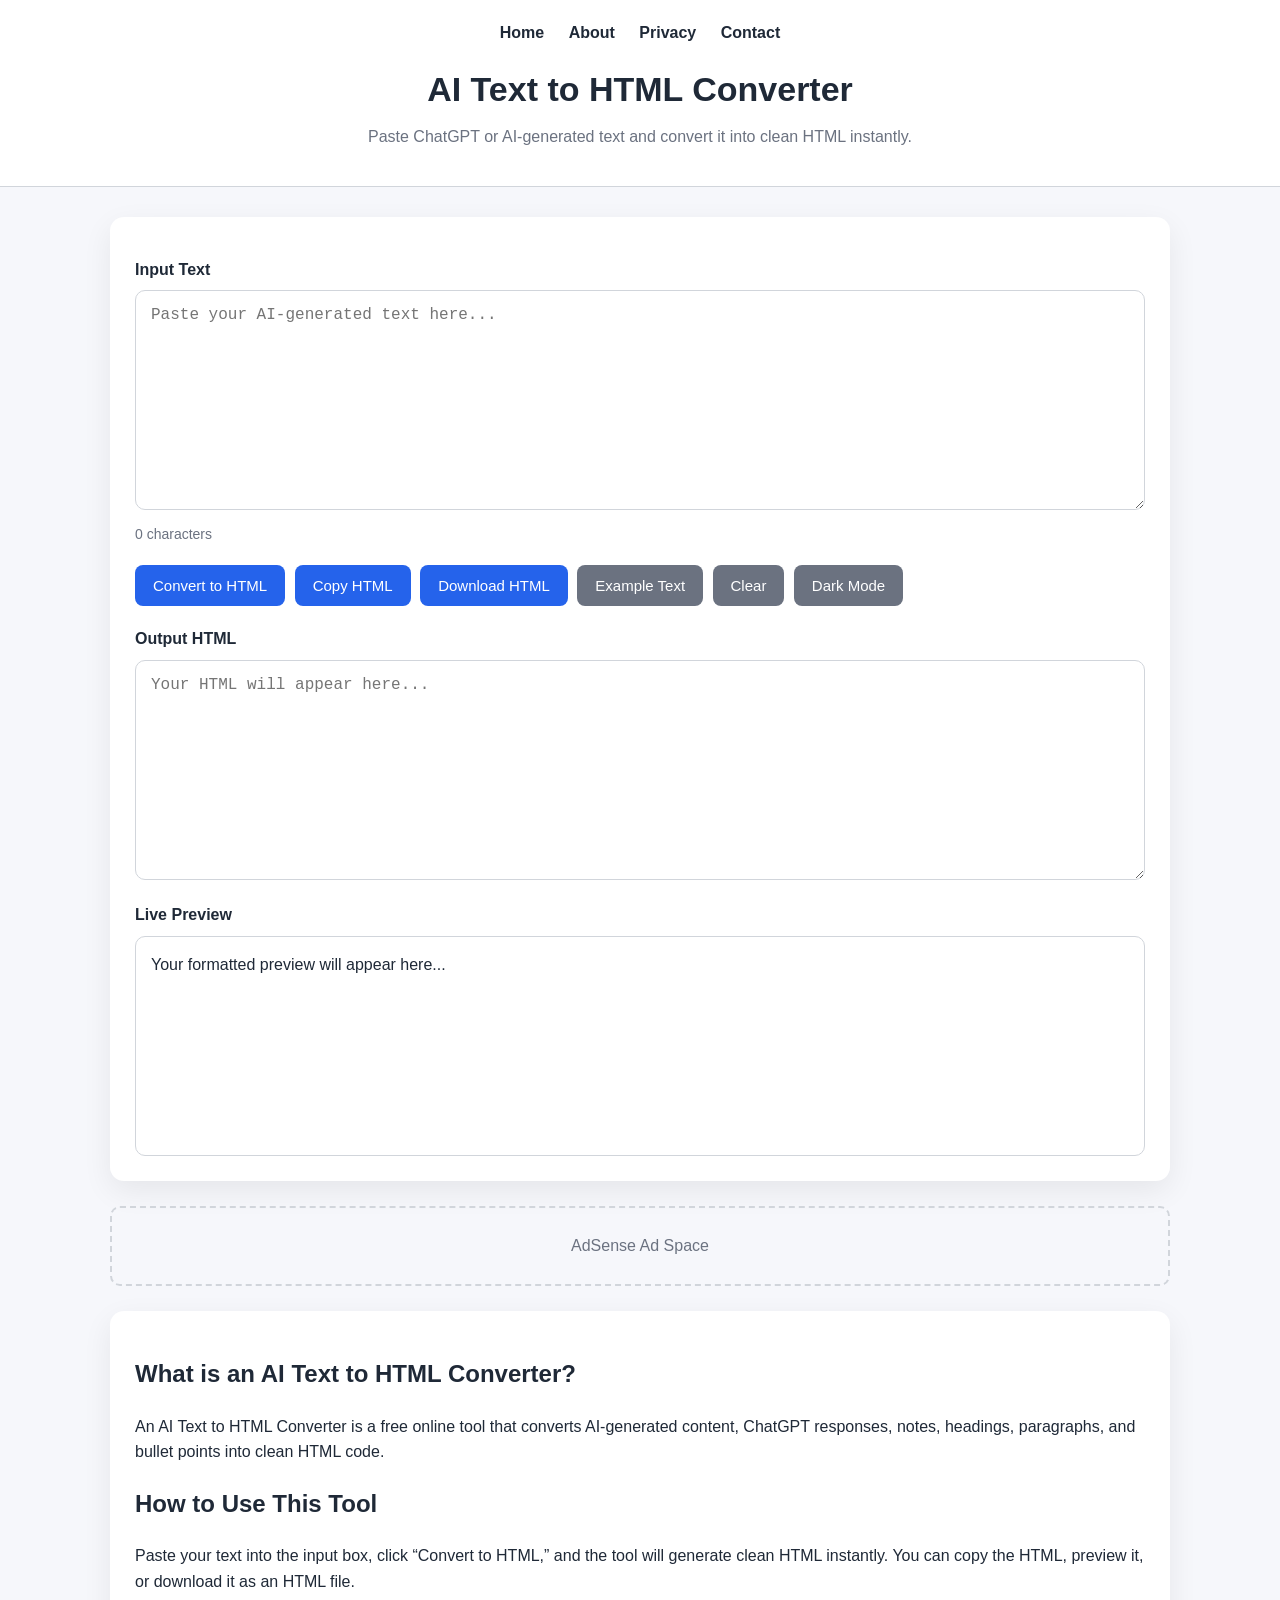
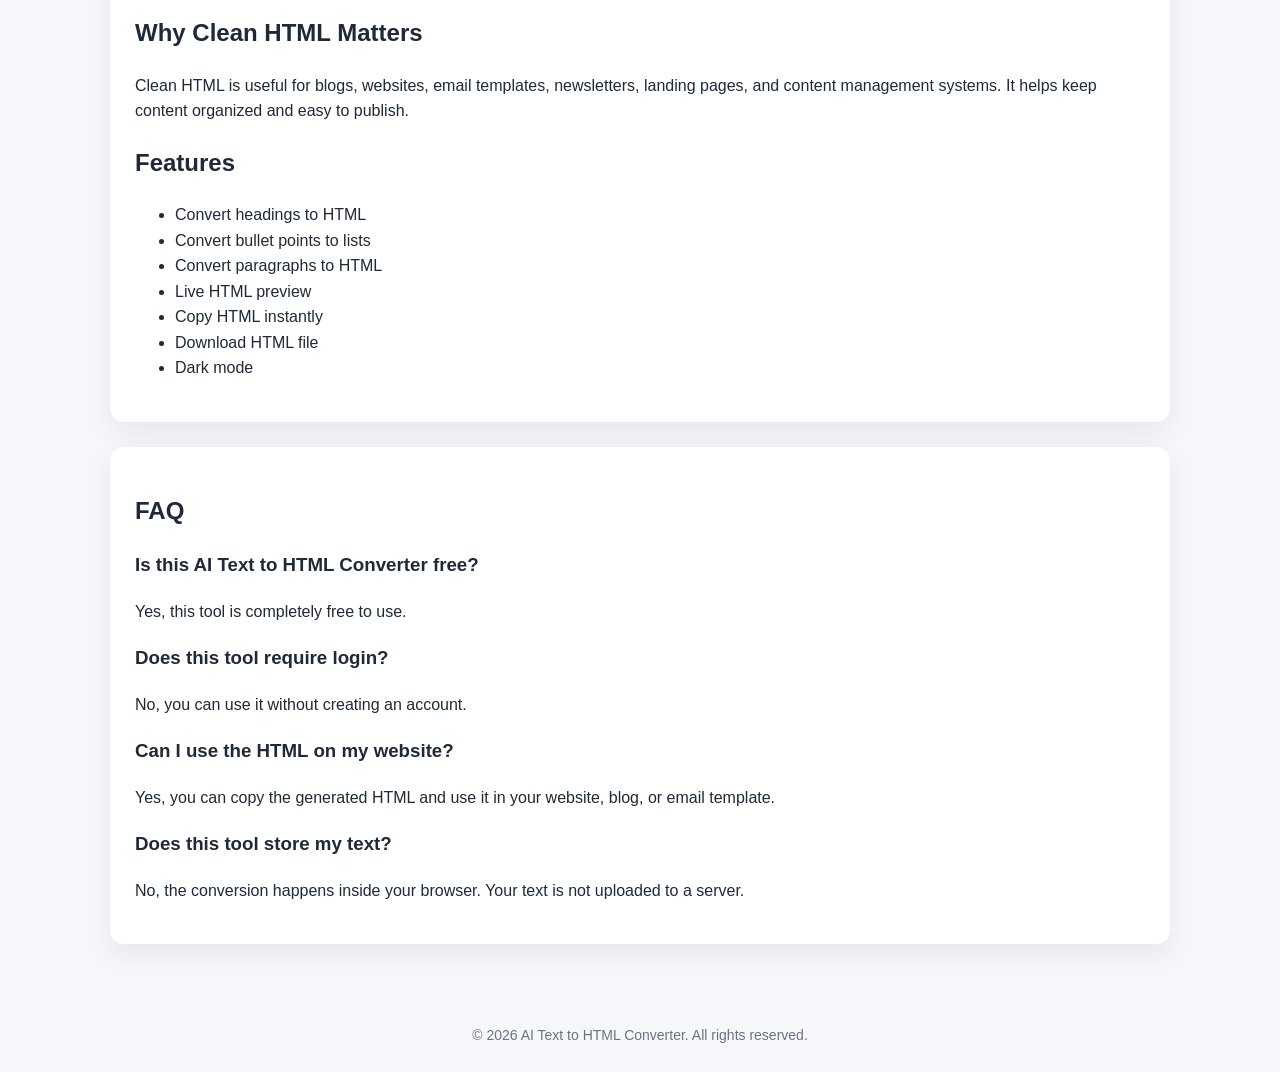
==== index.html @ f187f020 "Add files via upload" ====
<!DOCTYPE html>
<html lang="en">
<head>
  <meta charset="UTF-8" />
  <meta name="viewport" content="width=device-width, initial-scale=1.0" />
  <title>AI Text to HTML Converter - Clean ChatGPT Text Instantly</title>
  <meta name="description" content="Convert AI-generated text, ChatGPT output, notes, and bullet points into clean HTML instantly. Free online AI text to HTML converter with live preview." />
  <link rel="stylesheet" href="styles.css" />
</head>
<body>
<header>
  <nav>
    <a href="index.html">Home</a>
    <a href="about.html">About</a>
    <a href="privacy.html">Privacy</a>
    <a href="contact.html">Contact</a>
  </nav>
  <h1>AI Text to HTML Converter</h1>
  <p>Paste ChatGPT or AI-generated text and convert it into clean HTML instantly.</p>
</header>

<div class="container">
  <div class="tool-card">
    <label class="label">Input Text</label>
    <textarea id="inputText" placeholder="Paste your AI-generated text here..." oninput="updateCounter()"></textarea>
    <div class="counter" id="charCounter">0 characters</div>

    <div class="buttons">
      <button onclick="convertToHTML()">Convert to HTML</button>
      <button onclick="copyHTML()">Copy HTML</button>
      <button onclick="downloadHTML()">Download HTML</button>
      <button onclick="loadExample()" class="secondary">Example Text</button>
      <button onclick="clearAll()" class="secondary">Clear</button>
      <button onclick="toggleDarkMode()" class="secondary">Dark Mode</button>
    </div>

    <label class="label">Output HTML</label>
    <textarea id="outputHTML" readonly placeholder="Your HTML will appear here..."></textarea>

    <label class="label">Live Preview</label>
    <div id="preview">Your formatted preview will appear here...</div>
  </div>

  <div class="ad-box">AdSense Ad Space</div>

  <div class="content-card">
    <h2>What is an AI Text to HTML Converter?</h2>
    <p>An AI Text to HTML Converter is a free online tool that converts AI-generated content, ChatGPT responses, notes, headings, paragraphs, and bullet points into clean HTML code.</p>

    <h2>How to Use This Tool</h2>
    <p>Paste your text into the input box, click “Convert to HTML,” and the tool will generate clean HTML instantly. You can copy the HTML, preview it, or download it as an HTML file.</p>

    <h2>Why Clean HTML Matters</h2>
    <p>Clean HTML is useful for blogs, websites, email templates, newsletters, landing pages, and content management systems. It helps keep content organized and easy to publish.</p>

    <h2>Features</h2>
    <ul>
      <li>Convert headings to HTML</li>
      <li>Convert bullet points to lists</li>
      <li>Convert paragraphs to HTML</li>
      <li>Live HTML preview</li>
      <li>Copy HTML instantly</li>
      <li>Download HTML file</li>
      <li>Dark mode</li>
    </ul>
  </div>

  <div class="content-card">
    <h2>FAQ</h2>
    <h3>Is this AI Text to HTML Converter free?</h3>
    <p>Yes, this tool is completely free to use.</p>
    <h3>Does this tool require login?</h3>
    <p>No, you can use it without creating an account.</p>
    <h3>Can I use the HTML on my website?</h3>
    <p>Yes, you can copy the generated HTML and use it in your website, blog, or email template.</p>
    <h3>Does this tool store my text?</h3>
    <p>No, the conversion happens inside your browser. Your text is not uploaded to a server.</p>
  </div>
</div>

<footer>© 2026 AI Text to HTML Converter. All rights reserved.</footer>
<script src="script.js"></script>
</body>
</html>
---- styles.css ----
:root {
  --bg: #f6f7fb;
  --card: #ffffff;
  --text: #1f2937;
  --muted: #6b7280;
  --border: #d1d5db;
  --primary: #2563eb;
  --primary-dark: #1d4ed8;
}

body.dark {
  --bg: #111827;
  --card: #1f2937;
  --text: #f9fafb;
  --muted: #d1d5db;
  --border: #374151;
}

* {
  box-sizing: border-box;
}

body {
  font-family: Arial, sans-serif;
  background: var(--bg);
  color: var(--text);
  margin: 0;
  line-height: 1.6;
}

header {
  background: var(--card);
  border-bottom: 1px solid var(--border);
  padding: 20px;
  text-align: center;
}

nav {
  margin-bottom: 16px;
}

nav a {
  color: var(--text);
  text-decoration: none;
  margin: 0 10px;
  font-weight: bold;
}

nav a:hover {
  color: var(--primary);
}

header h1 {
  margin: 0;
  font-size: 34px;
}

header p {
  color: var(--muted);
  margin-top: 8px;
}

.container {
  max-width: 1100px;
  margin: auto;
  padding: 30px 20px;
}

.tool-card,
.content-card {
  background: var(--card);
  padding: 25px;
  border-radius: 14px;
  box-shadow: 0 10px 30px rgba(0,0,0,0.07);
  margin-bottom: 25px;
}

textarea {
  width: 100%;
  height: 220px;
  padding: 15px;
  font-size: 16px;
  border: 1px solid var(--border);
  border-radius: 10px;
  resize: vertical;
  background: var(--card);
  color: var(--text);
}

.label {
  font-weight: bold;
  display: block;
  margin: 15px 0 8px;
}

.buttons {
  margin: 15px 0;
}

button {
  background: var(--primary);
  color: white;
  border: none;
  padding: 12px 18px;
  border-radius: 8px;
  cursor: pointer;
  font-size: 15px;
  margin: 5px 5px 5px 0;
}

button:hover {
  background: var(--primary-dark);
}

.secondary {
  background: #6b7280;
}

.secondary:hover {
  background: #4b5563;
}

#preview {
  min-height: 220px;
  padding: 15px;
  border: 1px solid var(--border);
  border-radius: 10px;
  background: var(--card);
  overflow: auto;
}

.counter {
  color: var(--muted);
  font-size: 14px;
  margin-top: 5px;
}

.ad-box {
  border: 2px dashed var(--border);
  text-align: center;
  padding: 25px;
  color: var(--muted);
  border-radius: 10px;
  margin: 25px 0;
}

footer {
  text-align: center;
  padding: 25px;
  color: var(--muted);
  font-size: 14px;
}

a {
  color: var(--primary);
}

@media (max-width: 768px) {
  header h1 {
    font-size: 26px;
  }

  nav a {
    display: inline-block;
    margin: 5px 8px;
  }
}
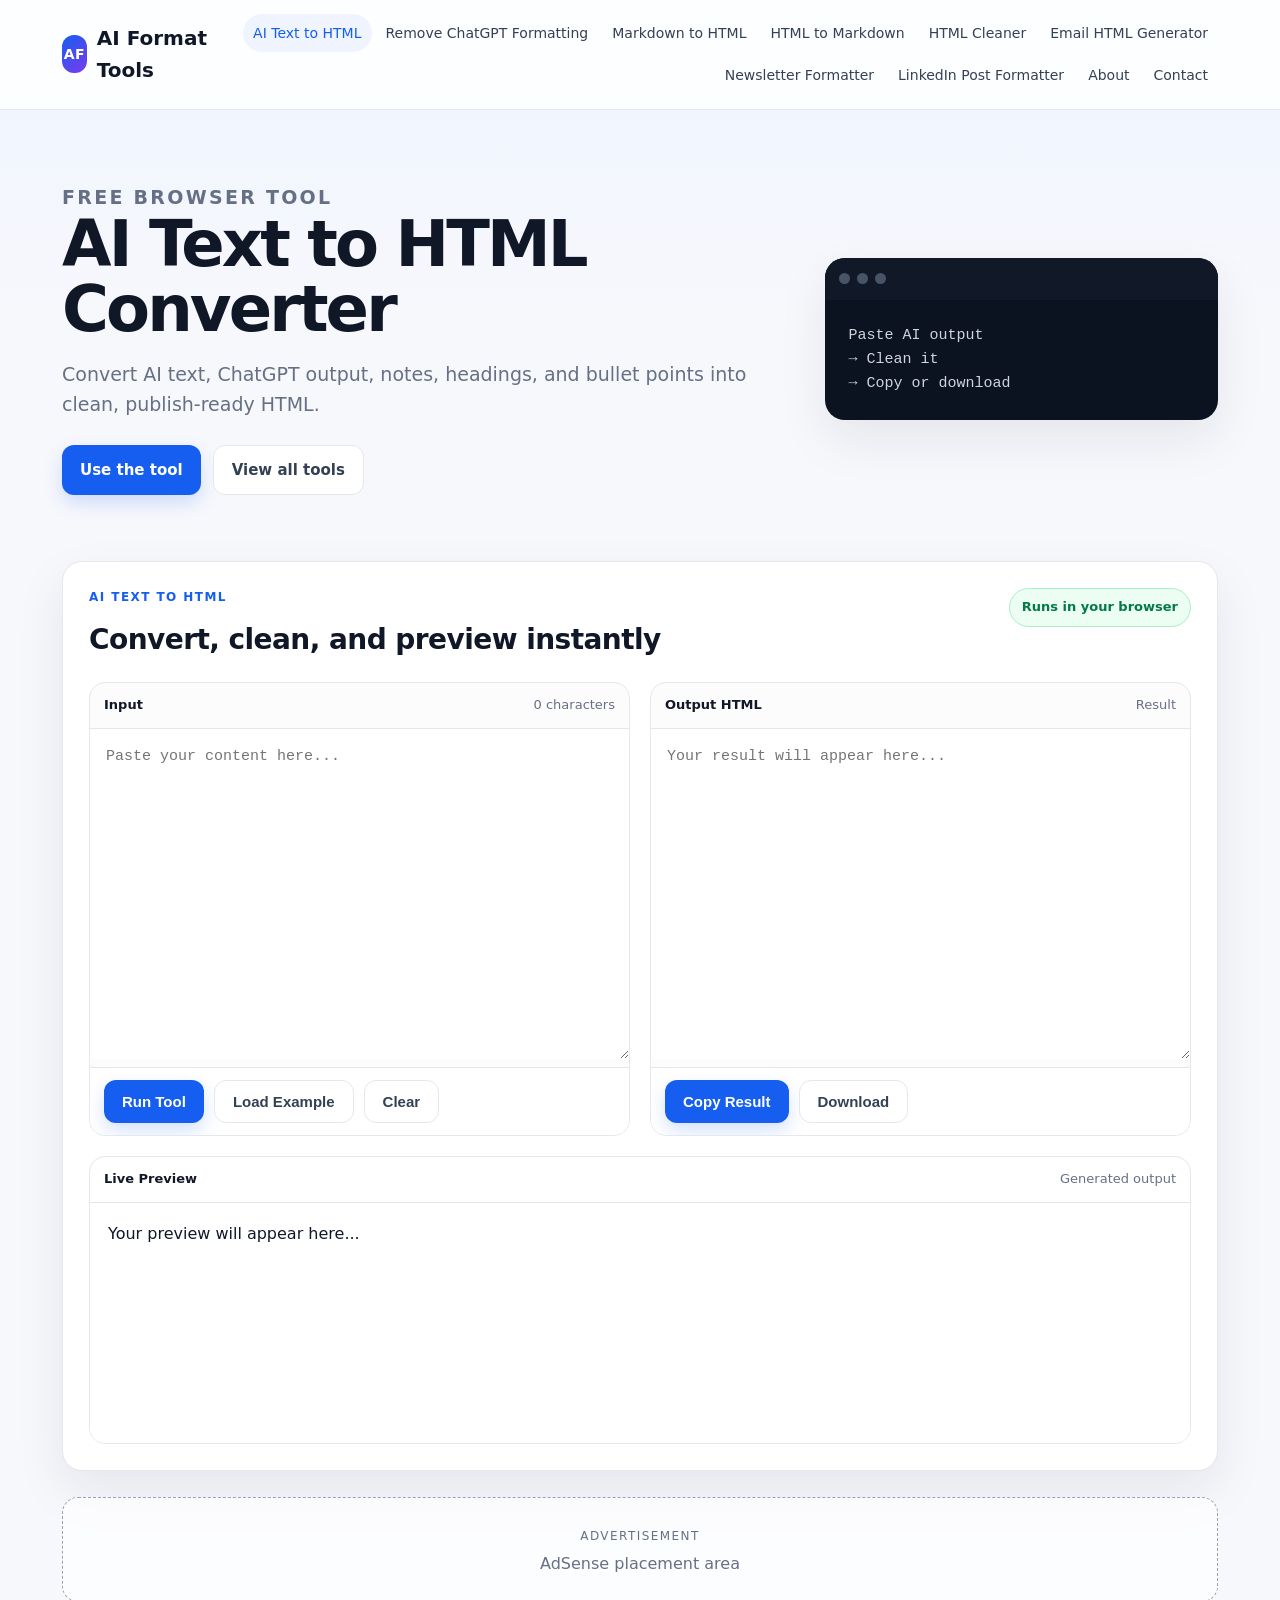
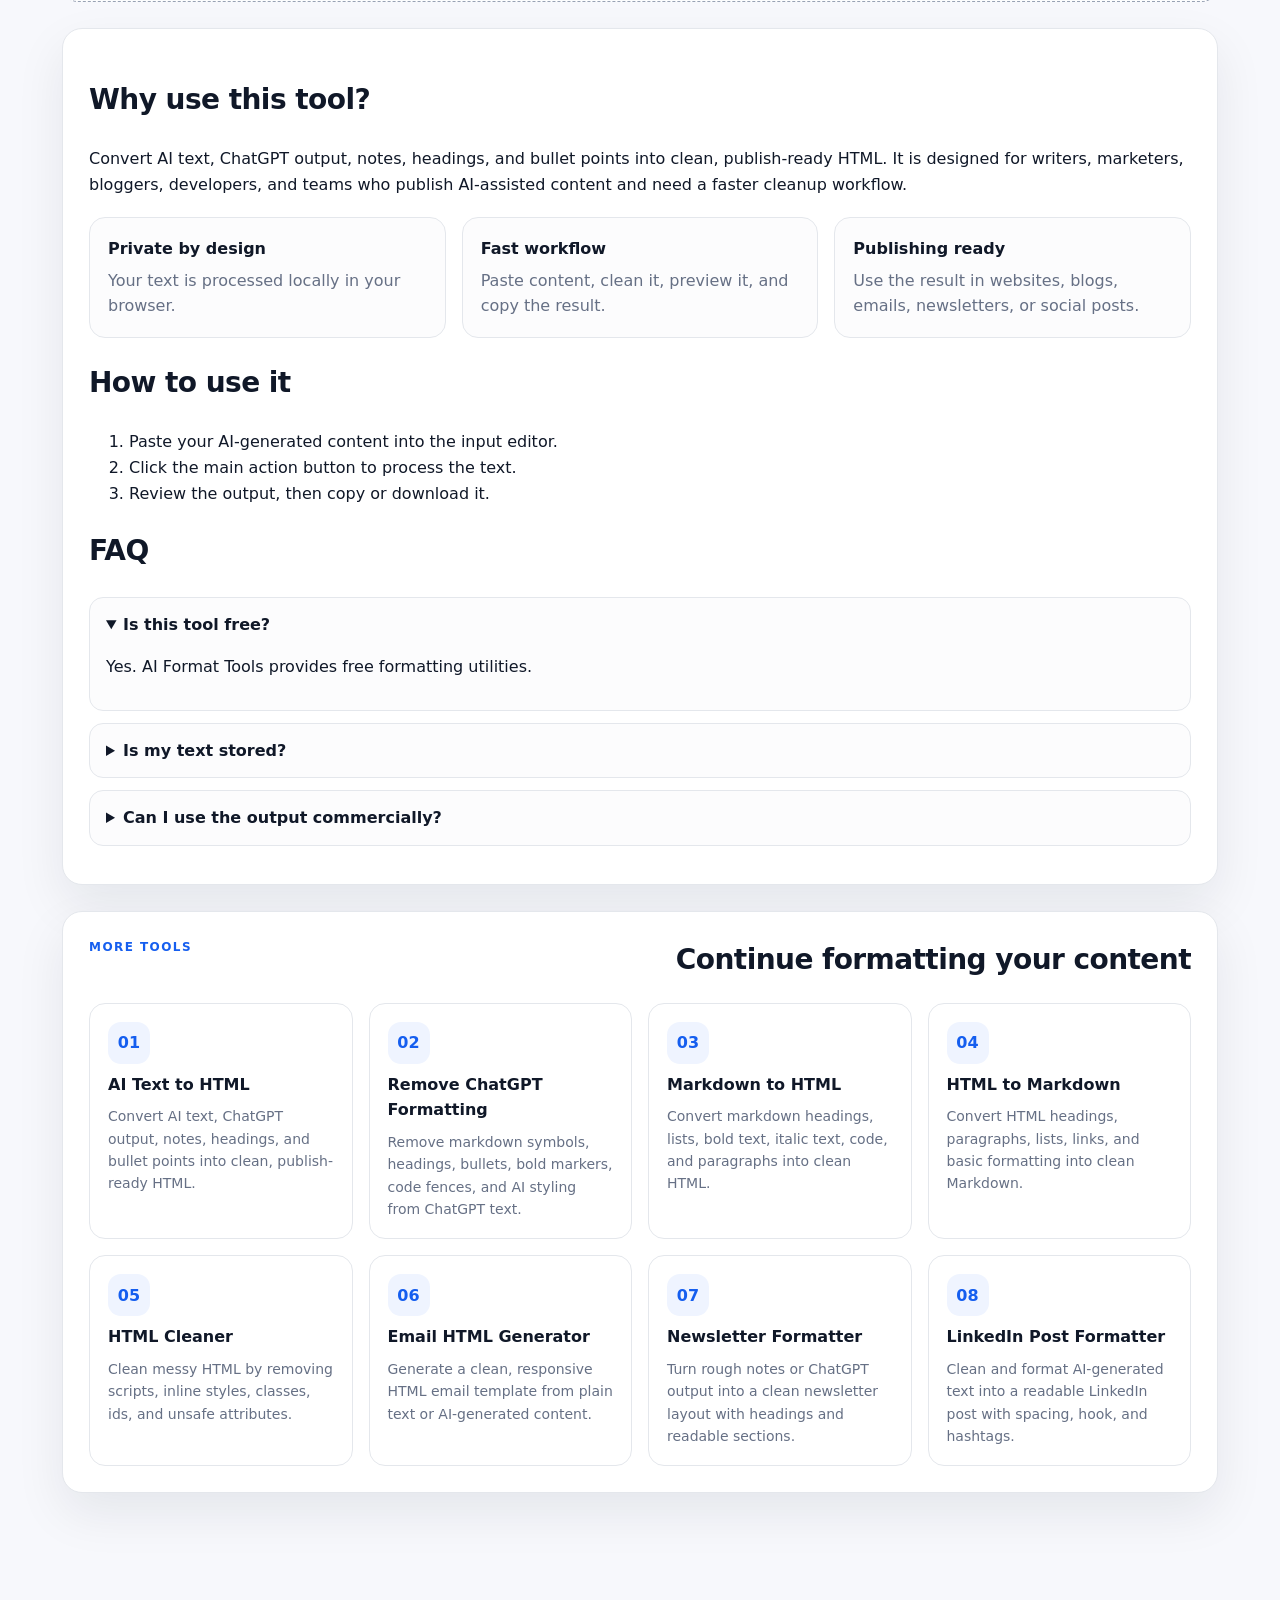
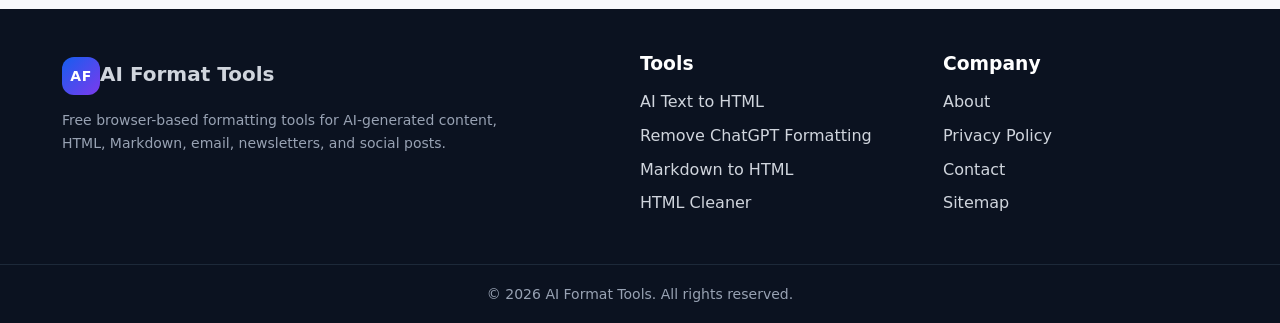
==== commit 24986533: "Add files via upload" ====
--- a/index.html
+++ b/index.html
@@ -1,84 +1,51 @@
-<!DOCTYPE html>
-<html lang="en">
-<head>
-  <meta charset="UTF-8" />
-  <meta name="viewport" content="width=device-width, initial-scale=1.0" />
-  <title>AI Text to HTML Converter - Clean ChatGPT Text Instantly</title>
-  <meta name="description" content="Convert AI-generated text, ChatGPT output, notes, and bullet points into clean HTML instantly. Free online AI text to HTML converter with live preview." />
-  <link rel="stylesheet" href="styles.css" />
-</head>
-<body>
-<header>
-  <nav>
-    <a href="index.html">Home</a>
-    <a href="about.html">About</a>
-    <a href="privacy.html">Privacy</a>
-    <a href="contact.html">Contact</a>
-  </nav>
-  <h1>AI Text to HTML Converter</h1>
-  <p>Paste ChatGPT or AI-generated text and convert it into clean HTML instantly.</p>
+<!DOCTYPE html><html lang="en"><head>
+  <meta charset="UTF-8">
+  <meta name="viewport" content="width=device-width, initial-scale=1.0">
+  <title>AI Text to HTML Converter - AI Format Tools</title>
+  <meta name="description" content="Convert AI text, ChatGPT output, notes, headings, and bullet points into clean, publish-ready HTML.">
+  <link rel="canonical" href="https://aiformattools.com/">
+  <meta property="og:title" content="AI Text to HTML Converter - AI Format Tools">
+  <meta property="og:description" content="Convert AI text, ChatGPT output, notes, headings, and bullet points into clean, publish-ready HTML.">
+  <meta property="og:url" content="https://aiformattools.com/">
+  <meta property="og:type" content="website">
+  <meta name="twitter:card" content="summary_large_image">
+  <link rel="icon" href="/favicon.svg" type="image/svg+xml">
+  <link rel="stylesheet" href="/styles.css">
+  <script defer src="/analytics.js"></script>
+  <script defer src="/script.js"></script>
+</head><body><header class="site-header">
+  <div class="nav-wrap">
+    <a class="brand" href="/"><span class="brand-mark">AF</span><span>AI Format Tools</span></a>
+    <button class="menu-toggle" aria-label="Toggle navigation" onclick="toggleMenu()">☰</button>
+    <nav id="siteMenu" class="site-nav"><a class="nav-link active" href="/index.html">AI Text to HTML</a><a class="nav-link " href="/remove-chatgpt-formatting.html">Remove ChatGPT Formatting</a><a class="nav-link " href="/markdown-to-html.html">Markdown to HTML</a><a class="nav-link " href="/html-to-markdown.html">HTML to Markdown</a><a class="nav-link " href="/html-cleaner.html">HTML Cleaner</a><a class="nav-link " href="/email-html-generator.html">Email HTML Generator</a><a class="nav-link " href="/newsletter-formatter.html">Newsletter Formatter</a><a class="nav-link " href="/linkedin-post-formatter.html">LinkedIn Post Formatter</a><a class="nav-link" href="/about.html">About</a><a class="nav-link" href="/contact.html">Contact</a></nav>
+  </div>
 </header>
-
-<div class="container">
-  <div class="tool-card">
-    <label class="label">Input Text</label>
-    <textarea id="inputText" placeholder="Paste your AI-generated text here..." oninput="updateCounter()"></textarea>
-    <div class="counter" id="charCounter">0 characters</div>
-
-    <div class="buttons">
-      <button onclick="convertToHTML()">Convert to HTML</button>
-      <button onclick="copyHTML()">Copy HTML</button>
-      <button onclick="downloadHTML()">Download HTML</button>
-      <button onclick="loadExample()" class="secondary">Example Text</button>
-      <button onclick="clearAll()" class="secondary">Clear</button>
-      <button onclick="toggleDarkMode()" class="secondary">Dark Mode</button>
+<main>
+<section class="hero hero-split">
+  <div class="hero-copy"><p class="eyebrow">Free browser tool</p><h1>AI Text to HTML Converter</h1><p>Convert AI text, ChatGPT output, notes, headings, and bullet points into clean, publish-ready HTML.</p><div class="hero-actions"><a class="button" href="#tool">Use the tool</a><a class="button ghost" href="#more-tools">View all tools</a></div></div>
+  <div class="hero-panel"><div class="mini-window"><span></span><span></span><span></span></div><pre>Paste AI output
+→ Clean it
+→ Copy or download</pre></div>
+</section>
+<section class="container" id="tool">
+  <div class="tool-shell">
+    <div class="tool-header"><div><p class="eyebrow">AI Text to HTML</p><h2>Convert, clean, and preview instantly</h2></div><span class="privacy-badge">Runs in your browser</span></div>
+    
+    <div class="editor-grid">
+      <div class="editor-panel"><div class="panel-head"><label for="input">Input</label><span id="counter">0 characters</span></div><textarea id="input" placeholder="Paste your content here..." oninput="updateCounter('input','counter')"></textarea><div class="button-row"><button onclick="runTool('text-to-html')">Run Tool</button><button class="secondary" onclick="loadExample('text-to-html')">Load Example</button><button class="secondary" onclick="clearTool('input','output','preview','counter')">Clear</button></div></div>
+      <div class="editor-panel"><div class="panel-head"><label for="output">Output HTML</label><span>Result</span></div><textarea id="output" readonly placeholder="Your result will appear here..."></textarea><div class="button-row"><button onclick="copyFrom('output')">Copy Result</button><button class="secondary" onclick="downloadText('output','converted.html','text/plain')">Download</button></div></div>
     </div>
-
-    <label class="label">Output HTML</label>
-    <textarea id="outputHTML" readonly placeholder="Your HTML will appear here..."></textarea>
-
-    <label class="label">Live Preview</label>
-    <div id="preview">Your formatted preview will appear here...</div>
+    <div class="preview-wrap"><div class="panel-head"><label>Live Preview</label><span>Generated output</span></div><div id="preview" class="preview">Your preview will appear here...</div></div>
   </div>
-
-  <div class="ad-box">AdSense Ad Space</div>
-
-  <div class="content-card">
-    <h2>What is an AI Text to HTML Converter?</h2>
-    <p>An AI Text to HTML Converter is a free online tool that converts AI-generated content, ChatGPT responses, notes, headings, paragraphs, and bullet points into clean HTML code.</p>
-
-    <h2>How to Use This Tool</h2>
-    <p>Paste your text into the input box, click “Convert to HTML,” and the tool will generate clean HTML instantly. You can copy the HTML, preview it, or download it as an HTML file.</p>
-
-    <h2>Why Clean HTML Matters</h2>
-    <p>Clean HTML is useful for blogs, websites, email templates, newsletters, landing pages, and content management systems. It helps keep content organized and easy to publish.</p>
-
-    <h2>Features</h2>
-    <ul>
-      <li>Convert headings to HTML</li>
-      <li>Convert bullet points to lists</li>
-      <li>Convert paragraphs to HTML</li>
-      <li>Live HTML preview</li>
-      <li>Copy HTML instantly</li>
-      <li>Download HTML file</li>
-      <li>Dark mode</li>
-    </ul>
+  <div class="ad-box"><span>Advertisement</span><p>AdSense placement area</p></div>
+  <section class="content-section"><h2>Why use this tool?</h2><p>Convert AI text, ChatGPT output, notes, headings, and bullet points into clean, publish-ready HTML. It is designed for writers, marketers, bloggers, developers, and teams who publish AI-assisted content and need a faster cleanup workflow.</p><div class="benefit-grid"><div><strong>Private by design</strong><p>Your text is processed locally in your browser.</p></div><div><strong>Fast workflow</strong><p>Paste content, clean it, preview it, and copy the result.</p></div><div><strong>Publishing ready</strong><p>Use the result in websites, blogs, emails, newsletters, or social posts.</p></div></div><h2>How to use it</h2><ol><li>Paste your AI-generated content into the input editor.</li><li>Click the main action button to process the text.</li><li>Review the output, then copy or download it.</li></ol><h2>FAQ</h2><details open><summary>Is this tool free?</summary><p>Yes. AI Format Tools provides free formatting utilities.</p></details><details><summary>Is my text stored?</summary><p>No. The tool runs with JavaScript in your browser and does not upload your text to a server.</p></details><details><summary>Can I use the output commercially?</summary><p>Yes. You can use the generated output in your own website, blog, newsletter, email, or social media content.</p></details></section>
+  <section id="more-tools" class="content-section"><div class="section-head"><p class="eyebrow">More tools</p><h2>Continue formatting your content</h2></div><div class="tools-grid"><a class="tool-card-link" href="/index.html"><span class="tool-icon">01</span><strong>AI Text to HTML</strong><span>Convert AI text, ChatGPT output, notes, headings, and bullet points into clean, publish-ready HTML.</span></a><a class="tool-card-link" href="/remove-chatgpt-formatting.html"><span class="tool-icon">02</span><strong>Remove ChatGPT Formatting</strong><span>Remove markdown symbols, headings, bullets, bold markers, code fences, and AI styling from ChatGPT text.</span></a><a class="tool-card-link" href="/markdown-to-html.html"><span class="tool-icon">03</span><strong>Markdown to HTML</strong><span>Convert markdown headings, lists, bold text, italic text, code, and paragraphs into clean HTML.</span></a><a class="tool-card-link" href="/html-to-markdown.html"><span class="tool-icon">04</span><strong>HTML to Markdown</strong><span>Convert HTML headings, paragraphs, lists, links, and basic formatting into clean Markdown.</span></a><a class="tool-card-link" href="/html-cleaner.html"><span class="tool-icon">05</span><strong>HTML Cleaner</strong><span>Clean messy HTML by removing scripts, inline styles, classes, ids, and unsafe attributes.</span></a><a class="tool-card-link" href="/email-html-generator.html"><span class="tool-icon">06</span><strong>Email HTML Generator</strong><span>Generate a clean, responsive HTML email template from plain text or AI-generated content.</span></a><a class="tool-card-link" href="/newsletter-formatter.html"><span class="tool-icon">07</span><strong>Newsletter Formatter</strong><span>Turn rough notes or ChatGPT output into a clean newsletter layout with headings and readable sections.</span></a><a class="tool-card-link" href="/linkedin-post-formatter.html"><span class="tool-icon">08</span><strong>LinkedIn Post Formatter</strong><span>Clean and format AI-generated text into a readable LinkedIn post with spacing, hook, and hashtags.</span></a></div></section>
+</section>
+</main><footer class="site-footer">
+  <div class="footer-grid">
+    <div><a class="brand footer-brand" href="/"><span class="brand-mark">AF</span><span>AI Format Tools</span></a><p>Free browser-based formatting tools for AI-generated content, HTML, Markdown, email, newsletters, and social posts.</p></div>
+    <div><h3>Tools</h3><a href="/index.html">AI Text to HTML</a><a href="/remove-chatgpt-formatting.html">Remove ChatGPT Formatting</a><a href="/markdown-to-html.html">Markdown to HTML</a><a href="/html-cleaner.html">HTML Cleaner</a></div>
+    <div><h3>Company</h3><a href="/about.html">About</a><a href="/privacy.html">Privacy Policy</a><a href="/contact.html">Contact</a><a href="/sitemap.xml">Sitemap</a></div>
   </div>
-
-  <div class="content-card">
-    <h2>FAQ</h2>
-    <h3>Is this AI Text to HTML Converter free?</h3>
-    <p>Yes, this tool is completely free to use.</p>
-    <h3>Does this tool require login?</h3>
-    <p>No, you can use it without creating an account.</p>
-    <h3>Can I use the HTML on my website?</h3>
-    <p>Yes, you can copy the generated HTML and use it in your website, blog, or email template.</p>
-    <h3>Does this tool store my text?</h3>
-    <p>No, the conversion happens inside your browser. Your text is not uploaded to a server.</p>
-  </div>
-</div>
-
-<footer>© 2026 AI Text to HTML Converter. All rights reserved.</footer>
-<script src="script.js"></script>
-</body>
-</html>
+  <div class="footer-bottom">© 2026 AI Format Tools. All rights reserved.</div>
+</footer></body></html>
--- a/styles.css
+++ b/styles.css
@@ -1,167 +1,2 @@
-:root {
-  --bg: #f6f7fb;
-  --card: #ffffff;
-  --text: #1f2937;
-  --muted: #6b7280;
-  --border: #d1d5db;
-  --primary: #2563eb;
-  --primary-dark: #1d4ed8;
-}
 
-body.dark {
-  --bg: #111827;
-  --card: #1f2937;
-  --text: #f9fafb;
-  --muted: #d1d5db;
-  --border: #374151;
-}
-
-* {
-  box-sizing: border-box;
-}
-
-body {
-  font-family: Arial, sans-serif;
-  background: var(--bg);
-  color: var(--text);
-  margin: 0;
-  line-height: 1.6;
-}
-
-header {
-  background: var(--card);
-  border-bottom: 1px solid var(--border);
-  padding: 20px;
-  text-align: center;
-}
-
-nav {
-  margin-bottom: 16px;
-}
-
-nav a {
-  color: var(--text);
-  text-decoration: none;
-  margin: 0 10px;
-  font-weight: bold;
-}
-
-nav a:hover {
-  color: var(--primary);
-}
-
-header h1 {
-  margin: 0;
-  font-size: 34px;
-}
-
-header p {
-  color: var(--muted);
-  margin-top: 8px;
-}
-
-.container {
-  max-width: 1100px;
-  margin: auto;
-  padding: 30px 20px;
-}
-
-.tool-card,
-.content-card {
-  background: var(--card);
-  padding: 25px;
-  border-radius: 14px;
-  box-shadow: 0 10px 30px rgba(0,0,0,0.07);
-  margin-bottom: 25px;
-}
-
-textarea {
-  width: 100%;
-  height: 220px;
-  padding: 15px;
-  font-size: 16px;
-  border: 1px solid var(--border);
-  border-radius: 10px;
-  resize: vertical;
-  background: var(--card);
-  color: var(--text);
-}
-
-.label {
-  font-weight: bold;
-  display: block;
-  margin: 15px 0 8px;
-}
-
-.buttons {
-  margin: 15px 0;
-}
-
-button {
-  background: var(--primary);
-  color: white;
-  border: none;
-  padding: 12px 18px;
-  border-radius: 8px;
-  cursor: pointer;
-  font-size: 15px;
-  margin: 5px 5px 5px 0;
-}
-
-button:hover {
-  background: var(--primary-dark);
-}
-
-.secondary {
-  background: #6b7280;
-}
-
-.secondary:hover {
-  background: #4b5563;
-}
-
-#preview {
-  min-height: 220px;
-  padding: 15px;
-  border: 1px solid var(--border);
-  border-radius: 10px;
-  background: var(--card);
-  overflow: auto;
-}
-
-.counter {
-  color: var(--muted);
-  font-size: 14px;
-  margin-top: 5px;
-}
-
-.ad-box {
-  border: 2px dashed var(--border);
-  text-align: center;
-  padding: 25px;
-  color: var(--muted);
-  border-radius: 10px;
-  margin: 25px 0;
-}
-
-footer {
-  text-align: center;
-  padding: 25px;
-  color: var(--muted);
-  font-size: 14px;
-}
-
-a {
-  color: var(--primary);
-}
-
-@media (max-width: 768px) {
-  header h1 {
-    font-size: 26px;
-  }
-
-  nav a {
-    display: inline-block;
-    margin: 5px 8px;
-  }
-}
+:root{--bg:#f7f8fc;--bg2:#eef4ff;--card:#ffffff;--text:#101828;--muted:#667085;--border:#e4e7ec;--primary:#155eef;--primary2:#004eeb;--soft:#eff4ff;--shadow:0 20px 50px rgba(16,24,40,.08);--radius:20px}*{box-sizing:border-box}html{scroll-behavior:smooth}body{margin:0;font-family:Inter,ui-sans-serif,system-ui,-apple-system,BlinkMacSystemFont,"Segoe UI",Arial,sans-serif;color:var(--text);background:linear-gradient(180deg,var(--bg2),var(--bg) 320px);line-height:1.6}a{color:var(--primary);text-decoration:none}a:hover{text-decoration:underline}.site-header{position:sticky;top:0;z-index:20;background:rgba(255,255,255,.86);backdrop-filter:blur(14px);border-bottom:1px solid var(--border)}.nav-wrap{max-width:1200px;margin:0 auto;padding:14px 22px;display:flex;align-items:center;justify-content:space-between;gap:18px}.brand{display:flex;align-items:center;gap:10px;font-weight:800;font-size:20px;color:var(--text)}.brand:hover{text-decoration:none}.brand-mark{display:inline-grid;place-items:center;width:38px;height:38px;border-radius:12px;background:linear-gradient(135deg,var(--primary),#7c3aed);color:white;font-size:14px;letter-spacing:.5px}.site-nav{display:flex;align-items:center;gap:4px;flex-wrap:wrap;justify-content:flex-end}.nav-link{color:#344054;padding:8px 10px;border-radius:999px;font-size:14px}.nav-link:hover,.nav-link.active{background:var(--soft);color:var(--primary);text-decoration:none}.menu-toggle{display:none}.hero{max-width:1200px;margin:0 auto;padding:72px 22px 42px;text-align:center}.hero-split{display:grid;grid-template-columns:1.3fr .7fr;gap:32px;text-align:left;align-items:center}.eyebrow{text-transform:uppercase;letter-spacing:.12em;font-weight:800;color:var(--primary);font-size:12px;margin:0 0 10px}.hero h1{font-size:clamp(36px,6vw,64px);line-height:1.02;letter-spacing:-.045em;margin:0 0 16px}.hero p{font-size:19px;color:var(--muted);max-width:780px;margin:0 auto}.hero-split p{margin-left:0}.hero-actions{display:flex;gap:12px;flex-wrap:wrap;margin-top:26px}.button,button{display:inline-flex;align-items:center;justify-content:center;background:var(--primary);color:white;border:0;border-radius:12px;padding:12px 18px;font-size:15px;font-weight:700;cursor:pointer;box-shadow:0 8px 18px rgba(21,94,239,.18)}.button:hover,button:hover{background:var(--primary2);text-decoration:none}.button.ghost,button.secondary{background:#fff;color:#344054;border:1px solid var(--border);box-shadow:none}.button.ghost:hover,button.secondary:hover{background:#f9fafb}.hero-panel{background:#0b1220;color:#d0d5dd;border-radius:var(--radius);box-shadow:var(--shadow);overflow:hidden}.mini-window{height:42px;background:#111827;display:flex;align-items:center;gap:7px;padding:0 14px}.mini-window span{width:11px;height:11px;border-radius:50%;background:#475467}.hero-panel pre{margin:0;padding:24px;font-size:15px;white-space:pre-wrap}.container{max-width:1200px;margin:0 auto;padding:24px 22px 54px}.tool-shell,.content-section{background:var(--card);border:1px solid var(--border);border-radius:var(--radius);box-shadow:var(--shadow);padding:26px;margin-bottom:26px}.tool-header,.section-head{display:flex;justify-content:space-between;gap:18px;align-items:flex-start;margin-bottom:20px}.tool-header h2,.section-head h2{margin:0;font-size:28px;letter-spacing:-.02em}.privacy-badge{background:#ecfdf3;color:#027a48;border:1px solid #abefc6;border-radius:999px;padding:8px 12px;font-size:13px;font-weight:800;white-space:nowrap}.editor-grid{display:grid;grid-template-columns:1fr 1fr;gap:20px}.editor-panel{border:1px solid var(--border);border-radius:16px;background:#fcfcfd;overflow:hidden}.panel-head{display:flex;align-items:center;justify-content:space-between;border-bottom:1px solid var(--border);padding:12px 14px;color:var(--muted);font-size:13px}.panel-head label{font-weight:800;color:var(--text)}textarea,input{width:100%;border:0;background:white;color:var(--text);padding:16px;font:15px/1.55 ui-monospace,SFMono-Regular,Consolas,"Liberation Mono",monospace;outline:none}textarea{min-height:330px;resize:vertical}.field-row{display:grid;grid-template-columns:1fr 1fr;gap:16px;margin:0 0 20px}.field-row label{font-weight:800;display:block;margin-bottom:8px}.field-row input{border:1px solid var(--border);border-radius:12px;font-family:inherit}.button-row{display:flex;gap:10px;flex-wrap:wrap;border-top:1px solid var(--border);padding:12px 14px;background:#fff}.preview-wrap{margin-top:20px;border:1px solid var(--border);border-radius:16px;overflow:hidden;background:#fff}.preview{min-height:240px;padding:18px;overflow:auto;background:#fff}.preview h1,.preview h2,.preview h3{line-height:1.2}.ad-box{border:1px dashed #98a2b3;border-radius:16px;background:rgba(255,255,255,.65);text-align:center;color:var(--muted);padding:24px;margin-bottom:26px}.ad-box span{font-size:12px;text-transform:uppercase;letter-spacing:.12em}.ad-box p{margin:4px 0 0}.benefit-grid{display:grid;grid-template-columns:repeat(3,1fr);gap:16px;margin:20px 0}.benefit-grid div{border:1px solid var(--border);background:#fcfcfd;border-radius:16px;padding:18px}.benefit-grid p{color:var(--muted);margin:6px 0 0}.tools-grid{display:grid;grid-template-columns:repeat(4,1fr);gap:16px}.tool-card-link{display:flex;flex-direction:column;gap:8px;border:1px solid var(--border);border-radius:16px;background:#fff;padding:18px;min-height:160px;transition:.18s ease;color:var(--text)}.tool-card-link:hover{transform:translateY(-3px);box-shadow:0 14px 34px rgba(16,24,40,.08);text-decoration:none}.tool-icon{width:42px;height:42px;border-radius:13px;background:var(--soft);color:var(--primary);display:grid;place-items:center;font-weight:900}.tool-card-link span:last-child{color:var(--muted);font-size:14px}.content-section h2{font-size:28px;letter-spacing:-.02em}.content-section details{border:1px solid var(--border);border-radius:14px;padding:14px 16px;margin:12px 0;background:#fcfcfd}.content-section summary{font-weight:800;cursor:pointer}.site-footer{background:#0b1220;color:#98a2b3;margin-top:36px}.footer-grid{max-width:1200px;margin:0 auto;padding:40px 22px;display:grid;grid-template-columns:2fr 1fr 1fr;gap:28px}.footer-grid h3{color:white;margin:0 0 10px}.footer-grid a{display:block;color:#d0d5dd;margin:8px 0}.footer-brand{color:white}.footer-bottom{border-top:1px solid #1d2939;text-align:center;padding:18px 22px}.footer-bottom,.footer-grid p{font-size:14px}.footer-grid p{max-width:480px}.tools-grid+.tools-grid{margin-top:16px}@media(max-width:980px){.hero-split,.editor-grid,.field-row,.benefit-grid,.footer-grid{grid-template-columns:1fr}.tools-grid{grid-template-columns:repeat(2,1fr)}.site-nav{display:none;width:100%;padding-top:12px}.site-nav.open{display:flex;justify-content:flex-start}.menu-toggle{display:inline-flex;background:#fff;color:#344054;border:1px solid var(--border);box-shadow:none}.nav-wrap{flex-wrap:wrap}.tool-header{flex-direction:column}.hero{padding-top:46px}}@media(max-width:640px){.tools-grid{grid-template-columns:1fr}.tool-shell,.content-section{padding:18px}.hero-actions{flex-direction:column}.button,button{width:100%}textarea{min-height:260px}.hero h1{font-size:34px}}
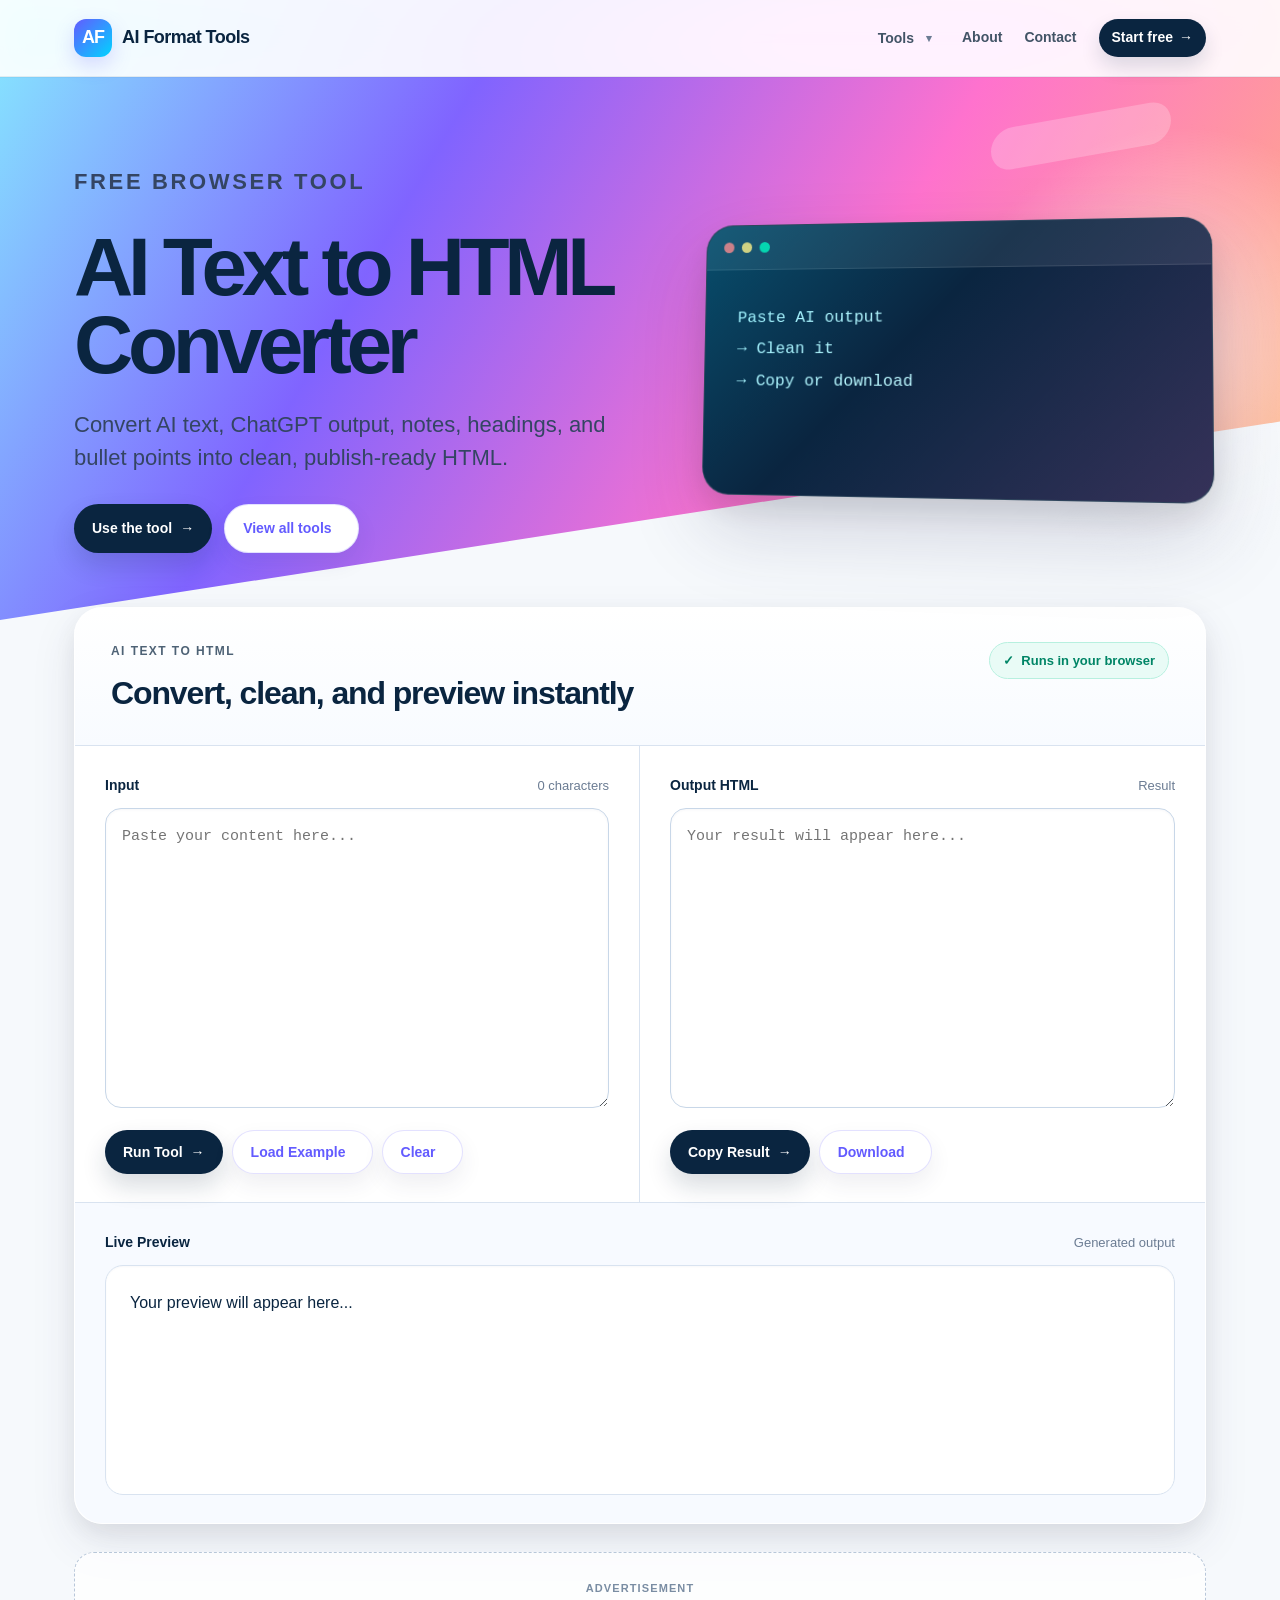
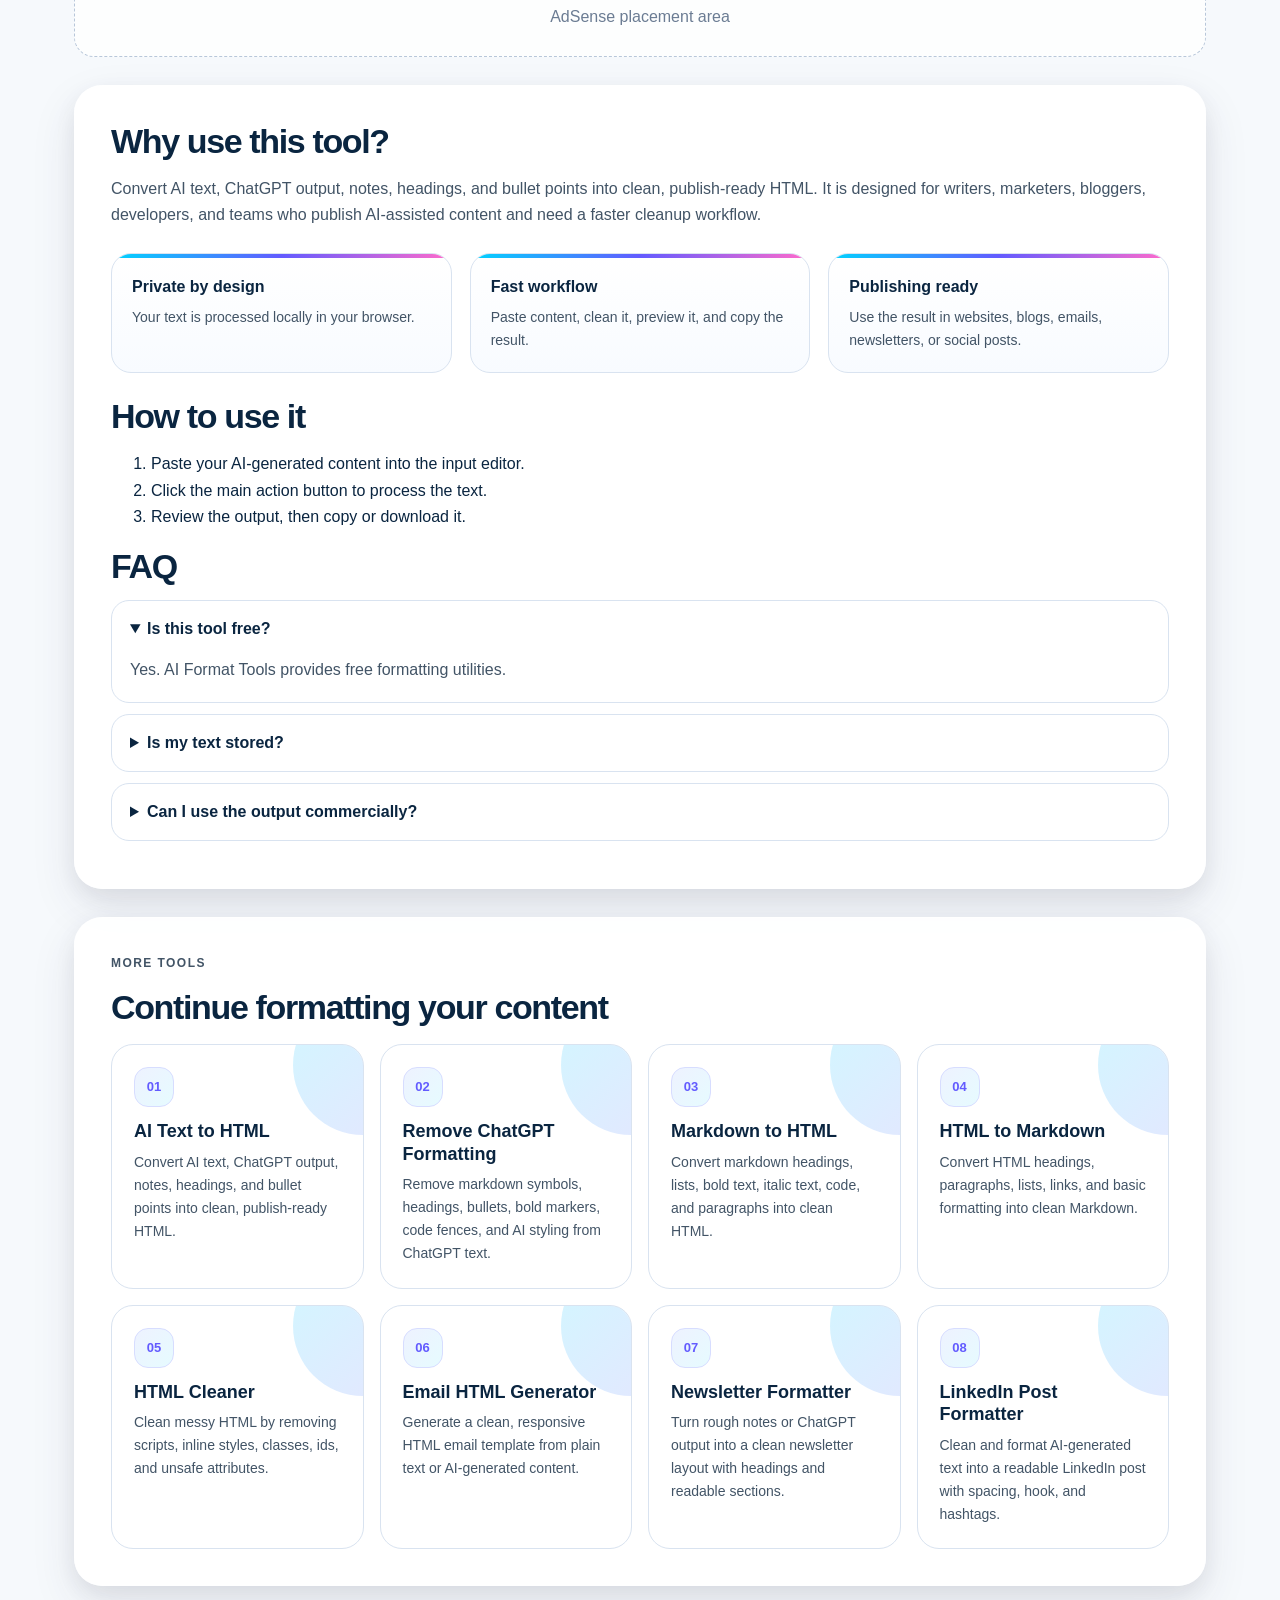
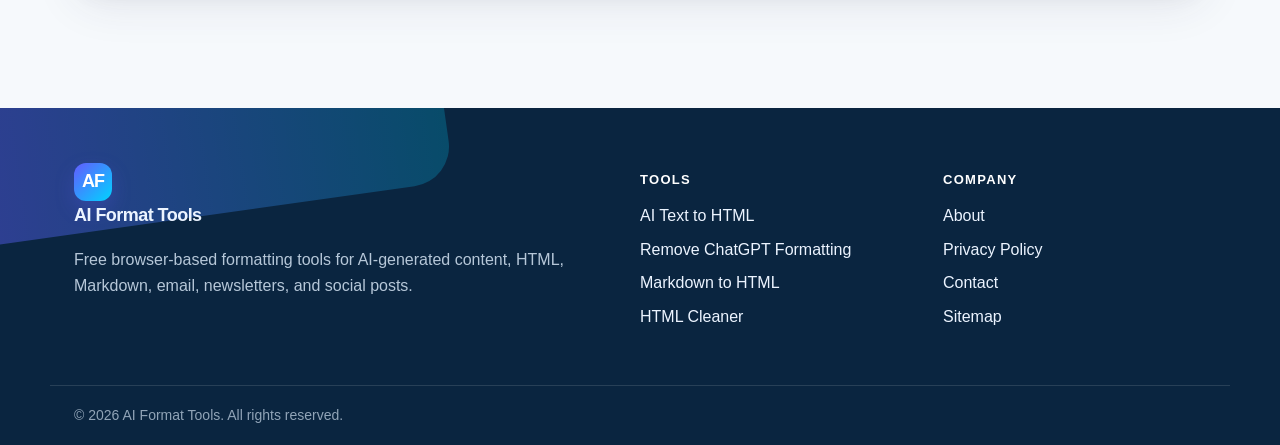
==== commit 0b3bd63d: "Add files via upload" ====
--- a/index.html
+++ b/index.html
@@ -9,15 +9,26 @@
   <meta property="og:url" content="https://aiformattools.com/">
   <meta property="og:type" content="website">
   <meta name="twitter:card" content="summary_large_image">
-  <link rel="icon" href="/favicon.svg" type="image/svg+xml">
-  <link rel="stylesheet" href="/styles.css">
-  <script defer src="/analytics.js"></script>
-  <script defer src="/script.js"></script>
+  <link rel="icon" href="favicon.svg" type="image/svg+xml">
+  <link rel="stylesheet" href="styles.css">
+  <script defer src="analytics.js"></script>
+  <script defer src="script.js"></script>
 </head><body><header class="site-header">
   <div class="nav-wrap">
-    <a class="brand" href="/"><span class="brand-mark">AF</span><span>AI Format Tools</span></a>
+    <a class="brand" href="index.html"><span class="brand-mark">AF</span><span>AI Format Tools</span></a>
     <button class="menu-toggle" aria-label="Toggle navigation" onclick="toggleMenu()">☰</button>
-    <nav id="siteMenu" class="site-nav"><a class="nav-link active" href="/index.html">AI Text to HTML</a><a class="nav-link " href="/remove-chatgpt-formatting.html">Remove ChatGPT Formatting</a><a class="nav-link " href="/markdown-to-html.html">Markdown to HTML</a><a class="nav-link " href="/html-to-markdown.html">HTML to Markdown</a><a class="nav-link " href="/html-cleaner.html">HTML Cleaner</a><a class="nav-link " href="/email-html-generator.html">Email HTML Generator</a><a class="nav-link " href="/newsletter-formatter.html">Newsletter Formatter</a><a class="nav-link " href="/linkedin-post-formatter.html">LinkedIn Post Formatter</a><a class="nav-link" href="/about.html">About</a><a class="nav-link" href="/contact.html">Contact</a></nav>
+    <nav id="siteMenu" class="site-nav">
+      <div class="nav-dropdown">
+        <button class="nav-link nav-trigger" type="button">Tools <span>▾</span></button>
+        <div class="mega-menu">
+          <div class="mega-copy"><strong>Formatting tools</strong><p>Fast, private browser tools for AI content, HTML, Markdown, email, newsletters, and social posts.</p></div>
+          <div class="mega-grid"><a class="mega-link active" href="index.html"><span>AI Text to HTML</span><small>Turn AI drafts into clean HTML</small></a><a class="mega-link " href="remove-chatgpt-formatting.html"><span>Remove ChatGPT Formatting</span><small>Clean markdown and AI styling</small></a><a class="mega-link " href="markdown-to-html.html"><span>Markdown to HTML</span><small>Convert markdown to publishable HTML</small></a><a class="mega-link " href="html-to-markdown.html"><span>HTML to Markdown</span><small>Convert HTML back to Markdown</small></a><a class="mega-link " href="html-cleaner.html"><span>HTML Cleaner</span><small>Remove messy tags and attributes</small></a><a class="mega-link " href="email-html-generator.html"><span>Email HTML Generator</span><small>Create clean HTML email layouts</small></a><a class="mega-link " href="newsletter-formatter.html"><span>Newsletter Formatter</span><small>Format newsletters from rough notes</small></a><a class="mega-link " href="linkedin-post-formatter.html"><span>LinkedIn Post Formatter</span><small>Clean up posts for LinkedIn</small></a></div>
+        </div>
+      </div>
+      <a class="nav-link" href="about.html">About</a>
+      <a class="nav-link" href="contact.html">Contact</a>
+      <a class="nav-cta" href="index.html#tool">Start free <span>→</span></a>
+    </nav>
   </div>
 </header>
 <main>
@@ -39,13 +50,13 @@
   </div>
   <div class="ad-box"><span>Advertisement</span><p>AdSense placement area</p></div>
   <section class="content-section"><h2>Why use this tool?</h2><p>Convert AI text, ChatGPT output, notes, headings, and bullet points into clean, publish-ready HTML. It is designed for writers, marketers, bloggers, developers, and teams who publish AI-assisted content and need a faster cleanup workflow.</p><div class="benefit-grid"><div><strong>Private by design</strong><p>Your text is processed locally in your browser.</p></div><div><strong>Fast workflow</strong><p>Paste content, clean it, preview it, and copy the result.</p></div><div><strong>Publishing ready</strong><p>Use the result in websites, blogs, emails, newsletters, or social posts.</p></div></div><h2>How to use it</h2><ol><li>Paste your AI-generated content into the input editor.</li><li>Click the main action button to process the text.</li><li>Review the output, then copy or download it.</li></ol><h2>FAQ</h2><details open><summary>Is this tool free?</summary><p>Yes. AI Format Tools provides free formatting utilities.</p></details><details><summary>Is my text stored?</summary><p>No. The tool runs with JavaScript in your browser and does not upload your text to a server.</p></details><details><summary>Can I use the output commercially?</summary><p>Yes. You can use the generated output in your own website, blog, newsletter, email, or social media content.</p></details></section>
-  <section id="more-tools" class="content-section"><div class="section-head"><p class="eyebrow">More tools</p><h2>Continue formatting your content</h2></div><div class="tools-grid"><a class="tool-card-link" href="/index.html"><span class="tool-icon">01</span><strong>AI Text to HTML</strong><span>Convert AI text, ChatGPT output, notes, headings, and bullet points into clean, publish-ready HTML.</span></a><a class="tool-card-link" href="/remove-chatgpt-formatting.html"><span class="tool-icon">02</span><strong>Remove ChatGPT Formatting</strong><span>Remove markdown symbols, headings, bullets, bold markers, code fences, and AI styling from ChatGPT text.</span></a><a class="tool-card-link" href="/markdown-to-html.html"><span class="tool-icon">03</span><strong>Markdown to HTML</strong><span>Convert markdown headings, lists, bold text, italic text, code, and paragraphs into clean HTML.</span></a><a class="tool-card-link" href="/html-to-markdown.html"><span class="tool-icon">04</span><strong>HTML to Markdown</strong><span>Convert HTML headings, paragraphs, lists, links, and basic formatting into clean Markdown.</span></a><a class="tool-card-link" href="/html-cleaner.html"><span class="tool-icon">05</span><strong>HTML Cleaner</strong><span>Clean messy HTML by removing scripts, inline styles, classes, ids, and unsafe attributes.</span></a><a class="tool-card-link" href="/email-html-generator.html"><span class="tool-icon">06</span><strong>Email HTML Generator</strong><span>Generate a clean, responsive HTML email template from plain text or AI-generated content.</span></a><a class="tool-card-link" href="/newsletter-formatter.html"><span class="tool-icon">07</span><strong>Newsletter Formatter</strong><span>Turn rough notes or ChatGPT output into a clean newsletter layout with headings and readable sections.</span></a><a class="tool-card-link" href="/linkedin-post-formatter.html"><span class="tool-icon">08</span><strong>LinkedIn Post Formatter</strong><span>Clean and format AI-generated text into a readable LinkedIn post with spacing, hook, and hashtags.</span></a></div></section>
+  <section id="more-tools" class="content-section"><div class="section-head"><p class="eyebrow">More tools</p><h2>Continue formatting your content</h2></div><div class="tools-grid"><a class="tool-card-link" href="index.html"><span class="tool-icon">01</span><strong>AI Text to HTML</strong><span>Convert AI text, ChatGPT output, notes, headings, and bullet points into clean, publish-ready HTML.</span></a><a class="tool-card-link" href="remove-chatgpt-formatting.html"><span class="tool-icon">02</span><strong>Remove ChatGPT Formatting</strong><span>Remove markdown symbols, headings, bullets, bold markers, code fences, and AI styling from ChatGPT text.</span></a><a class="tool-card-link" href="markdown-to-html.html"><span class="tool-icon">03</span><strong>Markdown to HTML</strong><span>Convert markdown headings, lists, bold text, italic text, code, and paragraphs into clean HTML.</span></a><a class="tool-card-link" href="html-to-markdown.html"><span class="tool-icon">04</span><strong>HTML to Markdown</strong><span>Convert HTML headings, paragraphs, lists, links, and basic formatting into clean Markdown.</span></a><a class="tool-card-link" href="html-cleaner.html"><span class="tool-icon">05</span><strong>HTML Cleaner</strong><span>Clean messy HTML by removing scripts, inline styles, classes, ids, and unsafe attributes.</span></a><a class="tool-card-link" href="email-html-generator.html"><span class="tool-icon">06</span><strong>Email HTML Generator</strong><span>Generate a clean, responsive HTML email template from plain text or AI-generated content.</span></a><a class="tool-card-link" href="newsletter-formatter.html"><span class="tool-icon">07</span><strong>Newsletter Formatter</strong><span>Turn rough notes or ChatGPT output into a clean newsletter layout with headings and readable sections.</span></a><a class="tool-card-link" href="linkedin-post-formatter.html"><span class="tool-icon">08</span><strong>LinkedIn Post Formatter</strong><span>Clean and format AI-generated text into a readable LinkedIn post with spacing, hook, and hashtags.</span></a></div></section>
 </section>
 </main><footer class="site-footer">
   <div class="footer-grid">
-    <div><a class="brand footer-brand" href="/"><span class="brand-mark">AF</span><span>AI Format Tools</span></a><p>Free browser-based formatting tools for AI-generated content, HTML, Markdown, email, newsletters, and social posts.</p></div>
-    <div><h3>Tools</h3><a href="/index.html">AI Text to HTML</a><a href="/remove-chatgpt-formatting.html">Remove ChatGPT Formatting</a><a href="/markdown-to-html.html">Markdown to HTML</a><a href="/html-cleaner.html">HTML Cleaner</a></div>
-    <div><h3>Company</h3><a href="/about.html">About</a><a href="/privacy.html">Privacy Policy</a><a href="/contact.html">Contact</a><a href="/sitemap.xml">Sitemap</a></div>
+    <div><a class="brand footer-brand" href="index.html"><span class="brand-mark">AF</span><span>AI Format Tools</span></a><p>Free browser-based formatting tools for AI-generated content, HTML, Markdown, email, newsletters, and social posts.</p></div>
+    <div><h3>Tools</h3><a href="index.html">AI Text to HTML</a><a href="remove-chatgpt-formatting.html">Remove ChatGPT Formatting</a><a href="markdown-to-html.html">Markdown to HTML</a><a href="html-cleaner.html">HTML Cleaner</a></div>
+    <div><h3>Company</h3><a href="about.html">About</a><a href="privacy.html">Privacy Policy</a><a href="contact.html">Contact</a><a href="sitemap.xml">Sitemap</a></div>
   </div>
   <div class="footer-bottom">© 2026 AI Format Tools. All rights reserved.</div>
 </footer></body></html>
--- a/styles.css
+++ b/styles.css
@@ -1,2 +1,207 @@
+:root{
+  --bg:#f6f9fc;
+  --surface:#ffffff;
+  --surface-soft:#f1f5fb;
+  --ink:#0a2540;
+  --muted:#425466;
+  --muted-2:#6b7c93;
+  --line:#d9e3f0;
+  --blue:#635bff;
+  --blue-dark:#4f46e5;
+  --cyan:#00d4ff;
+  --green:#00c896;
+  --purple:#7a5cff;
+  --pink:#ff6bcb;
+  --orange:#ffb86b;
+  --shadow:0 18px 45px rgba(50,50,93,.10),0 8px 22px rgba(0,0,0,.06);
+  --shadow-lg:0 35px 80px rgba(50,50,93,.18),0 12px 32px rgba(0,0,0,.10);
+  --radius:18px;
+}
+*{box-sizing:border-box}
+html{scroll-behavior:smooth}
+body{margin:0;font-family:Inter,-apple-system,BlinkMacSystemFont,"Segoe UI",Roboto,"Helvetica Neue",Arial,sans-serif;background:var(--bg);color:var(--ink);font-size:16px;line-height:1.65;overflow-x:hidden}
+body:before{content:"";position:absolute;z-index:-1;top:0;left:0;right:0;height:620px;background:linear-gradient(120deg,#80e9ff 0%,#7a5cff 32%,#ff6bcb 63%,#ffb86b 100%);clip-path:polygon(0 0,100% 0,100% 68%,0 100%);opacity:.95}
+body:after{content:"";position:absolute;z-index:-1;top:86px;right:-160px;width:520px;height:520px;background:radial-gradient(circle,rgba(255,255,255,.58),rgba(255,255,255,0) 60%);filter:blur(3px)}
+a{color:var(--blue);text-decoration:none}a:hover{color:var(--blue-dark);text-decoration:none}.site-header{position:sticky;top:0;z-index:100;background:rgba(255,255,255,.72);backdrop-filter:saturate(180%) blur(18px);border-bottom:1px solid rgba(255,255,255,.55);box-shadow:0 4px 20px rgba(10,37,64,.04)}
+.nav-wrap{max-width:1180px;margin:0 auto;padding:0 24px;min-height:72px;display:flex;align-items:center;gap:22px}.brand{display:flex;align-items:center;gap:10px;font-size:19px;font-weight:800;color:var(--ink);white-space:nowrap}.brand:hover{color:var(--ink)}.brand-mark{width:40px;height:40px;border-radius:14px;display:grid;place-items:center;background:linear-gradient(135deg,var(--blue),var(--cyan));color:#fff;font-weight:900;letter-spacing:-.06em;box-shadow:0 10px 25px rgba(99,91,255,.35)}
+.menu-toggle{display:none;margin-left:auto;border:1px solid rgba(10,37,64,.12);background:rgba(255,255,255,.75);border-radius:999px;padding:8px 13px;font-size:20px;line-height:1;color:var(--ink)}
+.site-nav{display:flex;align-items:center;gap:4px;flex-wrap:wrap;margin-left:auto}.nav-link{display:inline-flex;align-items:center;padding:8px 11px;border-radius:999px;color:rgba(10,37,64,.80);font-size:14px;font-weight:700}.nav-link:hover{background:rgba(255,255,255,.82);color:var(--ink)}.nav-link.active{background:var(--ink);color:#fff}.nav-link.active:hover{color:#fff}
+main{min-height:60vh}.hero{max-width:1180px;margin:0 auto;padding:78px 24px 44px;position:relative}.hero:before{content:"";position:absolute;right:5%;top:38px;width:180px;height:42px;background:rgba(255,255,255,.22);transform:skewY(-10deg);border-radius:999px}.hero-split{display:grid;grid-template-columns:minmax(0,1.06fr) minmax(340px,.94fr);gap:42px;align-items:center}.hero-copy{background:transparent;border:0;box-shadow:none;padding:10px 0;position:relative}.hero-copy:before{display:none}.eyebrow{margin:0 0 14px;text-transform:uppercase;letter-spacing:.12em;color:rgba(10,37,64,.72);font-size:12px;font-weight:900}.hero h1{font-size:clamp(44px,7vw,82px);line-height:.95;margin:0 0 24px;letter-spacing:-.065em;color:var(--ink);max-width:760px}.hero p{font-size:clamp(18px,2vw,22px);line-height:1.5;color:#344563;max-width:700px;margin:0 0 30px}.hero-actions{display:flex;gap:12px;flex-wrap:wrap}.button,button{display:inline-flex;align-items:center;justify-content:center;gap:8px;border:0;background:var(--ink);color:#fff;border-radius:999px;padding:12px 18px;min-height:44px;font-size:14px;font-weight:800;cursor:pointer;text-decoration:none;box-shadow:0 12px 24px rgba(10,37,64,.16);transition:transform .18s ease,box-shadow .18s ease,background .18s ease}.button:hover,button:hover{background:#233b53;color:#fff;transform:translateY(-1px);box-shadow:0 16px 30px rgba(10,37,64,.20)}.button:after,button:not(.secondary):after{content:"→";font-weight:900}.button.ghost,.secondary{background:#fff;color:var(--blue);border:1px solid rgba(99,91,255,.18);box-shadow:0 10px 22px rgba(50,50,93,.08)}.button.ghost:hover,.secondary:hover{background:#f6f8ff;color:var(--blue-dark)}.button.ghost:after,.secondary:after{content:""}
+.hero-panel{background:#0a2540;color:#dce8ff;border-radius:28px;box-shadow:var(--shadow-lg);overflow:hidden;border:1px solid rgba(255,255,255,.15);transform:perspective(900px) rotateY(-7deg) rotateX(3deg);position:relative}.hero-panel:before{content:"";position:absolute;inset:-1px;background:linear-gradient(135deg,rgba(0,212,255,.24),rgba(122,92,255,0) 42%,rgba(255,107,203,.18));pointer-events:none}.mini-window{height:46px;background:rgba(255,255,255,.08);display:flex;align-items:center;gap:8px;padding:0 18px;border-bottom:1px solid rgba(255,255,255,.10)}.mini-window span{width:11px;height:11px;border-radius:50%;background:#ff6b6b}.mini-window span:nth-child(2){background:#ffd166}.mini-window span:nth-child(3){background:#06d6a0}.hero-panel pre{margin:0;padding:34px;font-family:"SFMono-Regular",Consolas,"Liberation Mono",monospace;font-size:17px;line-height:1.9;white-space:pre-wrap;color:#b9f8ff;min-height:230px}
+.container{max-width:1180px;margin:0 auto;padding:0 24px 64px}.tool-shell{background:rgba(255,255,255,.92);border:1px solid rgba(255,255,255,.75);border-radius:28px;box-shadow:var(--shadow);overflow:hidden}.tool-header{display:flex;justify-content:space-between;gap:18px;align-items:flex-start;padding:34px 36px;border-bottom:1px solid var(--line);background:linear-gradient(180deg,#fff,#f8fbff)}.tool-header h2{margin:0;font-size:32px;line-height:1.1;letter-spacing:-.035em}.privacy-badge{display:inline-flex;align-items:center;gap:7px;background:#e9fbf6;border:1px solid #b7f0df;color:#008566;border-radius:999px;padding:7px 13px;font-size:13px;font-weight:900;white-space:nowrap}.privacy-badge:before{content:"✓"}.editor-grid{display:grid;grid-template-columns:1fr 1fr;gap:0;border-bottom:1px solid var(--line)}.editor-panel{padding:28px 30px}.editor-panel:first-child{border-right:1px solid var(--line)}.panel-head{display:flex;justify-content:space-between;gap:10px;align-items:center;margin-bottom:11px;color:var(--muted-2);font-size:13px}.panel-head label{font-weight:900;color:var(--ink);font-size:14px}textarea{width:100%;min-height:300px;resize:vertical;border:1px solid #c8d7e8;border-radius:16px;background:#fff;color:var(--ink);padding:16px;font:15px/1.6 "SFMono-Regular",Consolas,"Liberation Mono",monospace;outline:none;box-shadow:inset 0 1px 3px rgba(10,37,64,.04)}textarea:focus{border-color:var(--blue);box-shadow:0 0 0 4px rgba(99,91,255,.12)}.button-row{display:flex;gap:9px;flex-wrap:wrap;margin-top:14px}.preview-wrap{padding:28px 30px;background:#f7faff}.preview{min-height:230px;background:#fff;border:1px solid var(--line);border-radius:18px;padding:24px;overflow:auto;box-shadow:inset 0 1px 2px rgba(10,37,64,.03)}.preview h1,.preview h2,.preview h3{line-height:1.2}.preview ul{padding-left:22px}.ad-box{margin:28px 0;background:rgba(255,255,255,.72);border:1px dashed #b8c7d9;border-radius:20px;padding:26px;text-align:center;color:var(--muted-2)}.ad-box span{display:block;text-transform:uppercase;letter-spacing:.1em;font-size:11px;font-weight:900;color:#7a8da3}.ad-box p{margin:6px 0 0}.content-section{background:rgba(255,255,255,.92);border:1px solid rgba(255,255,255,.8);border-radius:28px;box-shadow:var(--shadow);padding:36px;margin:28px 0}.content-section h2{font-size:34px;line-height:1.12;margin:0 0 15px;letter-spacing:-.04em}.content-section h3{font-size:20px;margin:24px 0 8px}.content-section p{color:var(--muted)}.benefit-grid{display:grid;grid-template-columns:repeat(3,1fr);gap:18px;margin:24px 0}.benefit-grid>div{border:1px solid var(--line);background:linear-gradient(180deg,#fff,#f8fbff);padding:20px;border-radius:20px;position:relative;overflow:hidden}.benefit-grid>div:before{content:"";position:absolute;inset:0 0 auto 0;height:4px;background:linear-gradient(90deg,var(--cyan),var(--blue),var(--pink))}.benefit-grid strong{display:block;margin-bottom:6px}.benefit-grid p{margin:0;font-size:14px}.section-head{margin-bottom:18px}.tools-grid{display:grid;grid-template-columns:repeat(4,1fr);gap:16px}.tool-card-link{display:block;background:#fff;border:1px solid var(--line);border-radius:22px;padding:22px;color:var(--ink);text-decoration:none;min-height:198px;transition:.18s ease;position:relative;overflow:hidden}.tool-card-link:before{content:"";position:absolute;top:-50px;right:-70px;width:140px;height:140px;border-radius:50%;background:linear-gradient(135deg,rgba(0,212,255,.18),rgba(99,91,255,.16));transition:.18s ease}.tool-card-link:hover{transform:translateY(-4px);box-shadow:var(--shadow-lg);border-color:#c4d0ff;color:var(--ink)}.tool-card-link:hover:before{transform:scale(1.12)}.tool-card-link strong{display:block;font-size:18px;line-height:1.25;margin:13px 0 8px;position:relative}.tool-card-link span:last-child{display:block;color:var(--muted);font-size:14px;position:relative}.tool-icon{display:inline-grid;place-items:center;width:40px;height:40px;border-radius:14px;background:linear-gradient(135deg,#eef2ff,#e6fbff);color:var(--blue);border:1px solid #d7ddff;font-weight:900;font-size:13px;position:relative}details{border:1px solid var(--line);border-radius:18px;margin:11px 0;background:#fff;overflow:hidden}summary{cursor:pointer;padding:15px 18px;font-weight:900}details p{padding:0 18px 18px;margin:0}.site-footer{background:#0a2540;color:#b6c7d8;margin-top:30px;position:relative;overflow:hidden}.site-footer:before{content:"";position:absolute;top:-130px;left:-80px;width:520px;height:240px;background:linear-gradient(90deg,rgba(99,91,255,.45),rgba(0,212,255,.22));transform:rotate(-8deg);border-radius:40px}.footer-grid{max-width:1180px;margin:0 auto;padding:48px 24px;display:grid;grid-template-columns:2fr 1fr 1fr;gap:40px;position:relative}.footer-brand{color:#fff}.footer-grid p{max-width:520px;color:#b6c7d8}.footer-grid h3{color:#fff;font-size:13px;text-transform:uppercase;letter-spacing:.1em}.footer-grid a{display:block;color:#ecf4ff;margin:7px 0}.footer-bottom{border-top:1px solid rgba(255,255,255,.12);max-width:1180px;margin:0 auto;padding:18px 24px;color:#91a4b7;font-size:14px;position:relative}
+@media(max-width:1080px){.hero-split{grid-template-columns:1fr}.hero-panel{transform:none}.tools-grid{grid-template-columns:repeat(2,1fr)}.benefit-grid{grid-template-columns:1fr}.editor-grid{grid-template-columns:1fr}.editor-panel:first-child{border-right:0;border-bottom:1px solid var(--line)}}
+@media(max-width:860px){body:before{height:520px}.nav-wrap{min-height:64px}.menu-toggle{display:inline-flex}.site-nav{display:none;position:absolute;left:0;right:0;top:64px;background:rgba(255,255,255,.96);border-bottom:1px solid var(--line);padding:12px 24px;box-shadow:0 16px 40px rgba(10,37,64,.12)}.site-nav.open{display:grid;grid-template-columns:1fr}.nav-link{padding:11px 12px}.hero{padding-top:48px}.hero h1{font-size:clamp(40px,12vw,58px)}.hero p{font-size:18px}.tool-header{flex-direction:column}.footer-grid{grid-template-columns:1fr}.tools-grid{grid-template-columns:1fr}.content-section,.tool-header,.editor-panel,.preview-wrap{padding:24px}.container{padding-left:16px;padding-right:16px}.hero{padding-left:16px;padding-right:16px}.hero-panel pre{min-height:auto}.brand span:last-child{display:none}}
 
-:root{--bg:#f7f8fc;--bg2:#eef4ff;--card:#ffffff;--text:#101828;--muted:#667085;--border:#e4e7ec;--primary:#155eef;--primary2:#004eeb;--soft:#eff4ff;--shadow:0 20px 50px rgba(16,24,40,.08);--radius:20px}*{box-sizing:border-box}html{scroll-behavior:smooth}body{margin:0;font-family:Inter,ui-sans-serif,system-ui,-apple-system,BlinkMacSystemFont,"Segoe UI",Arial,sans-serif;color:var(--text);background:linear-gradient(180deg,var(--bg2),var(--bg) 320px);line-height:1.6}a{color:var(--primary);text-decoration:none}a:hover{text-decoration:underline}.site-header{position:sticky;top:0;z-index:20;background:rgba(255,255,255,.86);backdrop-filter:blur(14px);border-bottom:1px solid var(--border)}.nav-wrap{max-width:1200px;margin:0 auto;padding:14px 22px;display:flex;align-items:center;justify-content:space-between;gap:18px}.brand{display:flex;align-items:center;gap:10px;font-weight:800;font-size:20px;color:var(--text)}.brand:hover{text-decoration:none}.brand-mark{display:inline-grid;place-items:center;width:38px;height:38px;border-radius:12px;background:linear-gradient(135deg,var(--primary),#7c3aed);color:white;font-size:14px;letter-spacing:.5px}.site-nav{display:flex;align-items:center;gap:4px;flex-wrap:wrap;justify-content:flex-end}.nav-link{color:#344054;padding:8px 10px;border-radius:999px;font-size:14px}.nav-link:hover,.nav-link.active{background:var(--soft);color:var(--primary);text-decoration:none}.menu-toggle{display:none}.hero{max-width:1200px;margin:0 auto;padding:72px 22px 42px;text-align:center}.hero-split{display:grid;grid-template-columns:1.3fr .7fr;gap:32px;text-align:left;align-items:center}.eyebrow{text-transform:uppercase;letter-spacing:.12em;font-weight:800;color:var(--primary);font-size:12px;margin:0 0 10px}.hero h1{font-size:clamp(36px,6vw,64px);line-height:1.02;letter-spacing:-.045em;margin:0 0 16px}.hero p{font-size:19px;color:var(--muted);max-width:780px;margin:0 auto}.hero-split p{margin-left:0}.hero-actions{display:flex;gap:12px;flex-wrap:wrap;margin-top:26px}.button,button{display:inline-flex;align-items:center;justify-content:center;background:var(--primary);color:white;border:0;border-radius:12px;padding:12px 18px;font-size:15px;font-weight:700;cursor:pointer;box-shadow:0 8px 18px rgba(21,94,239,.18)}.button:hover,button:hover{background:var(--primary2);text-decoration:none}.button.ghost,button.secondary{background:#fff;color:#344054;border:1px solid var(--border);box-shadow:none}.button.ghost:hover,button.secondary:hover{background:#f9fafb}.hero-panel{background:#0b1220;color:#d0d5dd;border-radius:var(--radius);box-shadow:var(--shadow);overflow:hidden}.mini-window{height:42px;background:#111827;display:flex;align-items:center;gap:7px;padding:0 14px}.mini-window span{width:11px;height:11px;border-radius:50%;background:#475467}.hero-panel pre{margin:0;padding:24px;font-size:15px;white-space:pre-wrap}.container{max-width:1200px;margin:0 auto;padding:24px 22px 54px}.tool-shell,.content-section{background:var(--card);border:1px solid var(--border);border-radius:var(--radius);box-shadow:var(--shadow);padding:26px;margin-bottom:26px}.tool-header,.section-head{display:flex;justify-content:space-between;gap:18px;align-items:flex-start;margin-bottom:20px}.tool-header h2,.section-head h2{margin:0;font-size:28px;letter-spacing:-.02em}.privacy-badge{background:#ecfdf3;color:#027a48;border:1px solid #abefc6;border-radius:999px;padding:8px 12px;font-size:13px;font-weight:800;white-space:nowrap}.editor-grid{display:grid;grid-template-columns:1fr 1fr;gap:20px}.editor-panel{border:1px solid var(--border);border-radius:16px;background:#fcfcfd;overflow:hidden}.panel-head{display:flex;align-items:center;justify-content:space-between;border-bottom:1px solid var(--border);padding:12px 14px;color:var(--muted);font-size:13px}.panel-head label{font-weight:800;color:var(--text)}textarea,input{width:100%;border:0;background:white;color:var(--text);padding:16px;font:15px/1.55 ui-monospace,SFMono-Regular,Consolas,"Liberation Mono",monospace;outline:none}textarea{min-height:330px;resize:vertical}.field-row{display:grid;grid-template-columns:1fr 1fr;gap:16px;margin:0 0 20px}.field-row label{font-weight:800;display:block;margin-bottom:8px}.field-row input{border:1px solid var(--border);border-radius:12px;font-family:inherit}.button-row{display:flex;gap:10px;flex-wrap:wrap;border-top:1px solid var(--border);padding:12px 14px;background:#fff}.preview-wrap{margin-top:20px;border:1px solid var(--border);border-radius:16px;overflow:hidden;background:#fff}.preview{min-height:240px;padding:18px;overflow:auto;background:#fff}.preview h1,.preview h2,.preview h3{line-height:1.2}.ad-box{border:1px dashed #98a2b3;border-radius:16px;background:rgba(255,255,255,.65);text-align:center;color:var(--muted);padding:24px;margin-bottom:26px}.ad-box span{font-size:12px;text-transform:uppercase;letter-spacing:.12em}.ad-box p{margin:4px 0 0}.benefit-grid{display:grid;grid-template-columns:repeat(3,1fr);gap:16px;margin:20px 0}.benefit-grid div{border:1px solid var(--border);background:#fcfcfd;border-radius:16px;padding:18px}.benefit-grid p{color:var(--muted);margin:6px 0 0}.tools-grid{display:grid;grid-template-columns:repeat(4,1fr);gap:16px}.tool-card-link{display:flex;flex-direction:column;gap:8px;border:1px solid var(--border);border-radius:16px;background:#fff;padding:18px;min-height:160px;transition:.18s ease;color:var(--text)}.tool-card-link:hover{transform:translateY(-3px);box-shadow:0 14px 34px rgba(16,24,40,.08);text-decoration:none}.tool-icon{width:42px;height:42px;border-radius:13px;background:var(--soft);color:var(--primary);display:grid;place-items:center;font-weight:900}.tool-card-link span:last-child{color:var(--muted);font-size:14px}.content-section h2{font-size:28px;letter-spacing:-.02em}.content-section details{border:1px solid var(--border);border-radius:14px;padding:14px 16px;margin:12px 0;background:#fcfcfd}.content-section summary{font-weight:800;cursor:pointer}.site-footer{background:#0b1220;color:#98a2b3;margin-top:36px}.footer-grid{max-width:1200px;margin:0 auto;padding:40px 22px;display:grid;grid-template-columns:2fr 1fr 1fr;gap:28px}.footer-grid h3{color:white;margin:0 0 10px}.footer-grid a{display:block;color:#d0d5dd;margin:8px 0}.footer-brand{color:white}.footer-bottom{border-top:1px solid #1d2939;text-align:center;padding:18px 22px}.footer-bottom,.footer-grid p{font-size:14px}.footer-grid p{max-width:480px}.tools-grid+.tools-grid{margin-top:16px}@media(max-width:980px){.hero-split,.editor-grid,.field-row,.benefit-grid,.footer-grid{grid-template-columns:1fr}.tools-grid{grid-template-columns:repeat(2,1fr)}.site-nav{display:none;width:100%;padding-top:12px}.site-nav.open{display:flex;justify-content:flex-start}.menu-toggle{display:inline-flex;background:#fff;color:#344054;border:1px solid var(--border);box-shadow:none}.nav-wrap{flex-wrap:wrap}.tool-header{flex-direction:column}.hero{padding-top:46px}}@media(max-width:640px){.tools-grid{grid-template-columns:1fr}.tool-shell,.content-section{padding:18px}.hero-actions{flex-direction:column}.button,button{width:100%}textarea{min-height:260px}.hero h1{font-size:34px}}
+/* Cleaner Stripe-inspired navigation */
+.site-header{
+  background:rgba(255,255,255,.92) !important;
+  border-bottom:1px solid rgba(10,37,64,.08) !important;
+  box-shadow:0 1px 0 rgba(10,37,64,.03) !important;
+}
+.nav-wrap{
+  max-width:1180px;
+  min-height:76px;
+  gap:28px;
+}
+.brand{
+  font-size:18px;
+  font-weight:800;
+  letter-spacing:-.03em;
+}
+.brand-mark{
+  width:38px;
+  height:38px;
+  border-radius:12px;
+  box-shadow:0 8px 20px rgba(99,91,255,.22);
+}
+.site-nav{
+  flex-wrap:nowrap;
+  gap:22px;
+}
+.nav-link{
+  padding:8px 0;
+  border-radius:0;
+  background:transparent !important;
+  color:#425466;
+  font-size:14px;
+  font-weight:750;
+  box-shadow:none;
+}
+.nav-link:hover,.nav-link.active{
+  color:#0a2540;
+  background:transparent !important;
+}
+.nav-trigger{
+  border:0;
+  min-height:auto;
+  box-shadow:none;
+  cursor:default;
+}
+.nav-trigger:after{content:"" !important;}
+.nav-trigger span{font-size:11px;margin-left:4px;color:#6b7c93;}
+.nav-dropdown{position:relative;}
+.mega-menu{
+  position:absolute;
+  top:calc(100% + 18px);
+  left:-28px;
+  width:min(760px,calc(100vw - 48px));
+  display:grid;
+  grid-template-columns:230px 1fr;
+  gap:22px;
+  padding:24px;
+  background:#fff;
+  border:1px solid rgba(10,37,64,.08);
+  border-radius:22px;
+  box-shadow:0 28px 60px rgba(50,50,93,.16),0 8px 20px rgba(0,0,0,.08);
+  opacity:0;
+  visibility:hidden;
+  transform:translateY(8px);
+  transition:opacity .16s ease,transform .16s ease,visibility .16s ease;
+}
+.nav-dropdown:hover .mega-menu,.nav-dropdown:focus-within .mega-menu{
+  opacity:1;
+  visibility:visible;
+  transform:translateY(0);
+}
+.mega-menu:before{
+  content:"";
+  position:absolute;
+  top:-18px;
+  left:0;
+  right:0;
+  height:18px;
+}
+.mega-copy{
+  border-radius:18px;
+  padding:18px;
+  background:linear-gradient(135deg,#f6f9fc,#eef4ff);
+}
+.mega-copy strong{
+  display:block;
+  color:#0a2540;
+  font-size:16px;
+  margin-bottom:8px;
+}
+.mega-copy p{
+  margin:0;
+  color:#6b7c93;
+  font-size:14px;
+  line-height:1.55;
+}
+.mega-grid{
+  display:grid;
+  grid-template-columns:1fr 1fr;
+  gap:6px 12px;
+}
+.mega-link{
+  display:block;
+  padding:11px 12px;
+  border-radius:14px;
+  color:#0a2540;
+}
+.mega-link:hover,.mega-link.active{
+  background:#f6f9fc;
+  color:#0a2540;
+}
+.mega-link span{
+  display:block;
+  font-size:14px;
+  font-weight:800;
+  line-height:1.25;
+}
+.mega-link small{
+  display:block;
+  margin-top:3px;
+  color:#6b7c93;
+  font-size:12px;
+  line-height:1.35;
+}
+.nav-cta{
+  display:inline-flex;
+  align-items:center;
+  gap:6px;
+  min-height:34px;
+  padding:7px 13px;
+  border-radius:999px;
+  background:#0a2540;
+  color:#fff;
+  font-size:14px;
+  font-weight:800;
+  box-shadow:0 10px 20px rgba(10,37,64,.14);
+}
+.nav-cta:hover{background:#233b53;color:#fff;}
+@media(max-width:860px){
+  .nav-wrap{min-height:66px;}
+  .site-nav{
+    top:66px;
+    display:none;
+    grid-template-columns:1fr;
+    gap:4px;
+    background:#fff;
+  }
+  .site-nav.open{display:grid;}
+  .nav-link,.nav-trigger{
+    justify-content:flex-start;
+    width:100%;
+    padding:12px 4px;
+  }
+  .nav-dropdown{width:100%;}
+  .mega-menu{
+    position:static;
+    width:100%;
+    opacity:1;
+    visibility:visible;
+    transform:none;
+    display:grid;
+    grid-template-columns:1fr;
+    padding:12px 0 4px;
+    border:0;
+    border-radius:0;
+    box-shadow:none;
+  }
+  .mega-copy{display:none;}
+  .mega-grid{grid-template-columns:1fr;gap:2px;}
+  .mega-link{padding:10px 14px;}
+  .mega-link small{display:none;}
+  .nav-cta{width:max-content;margin-top:8px;}
+}
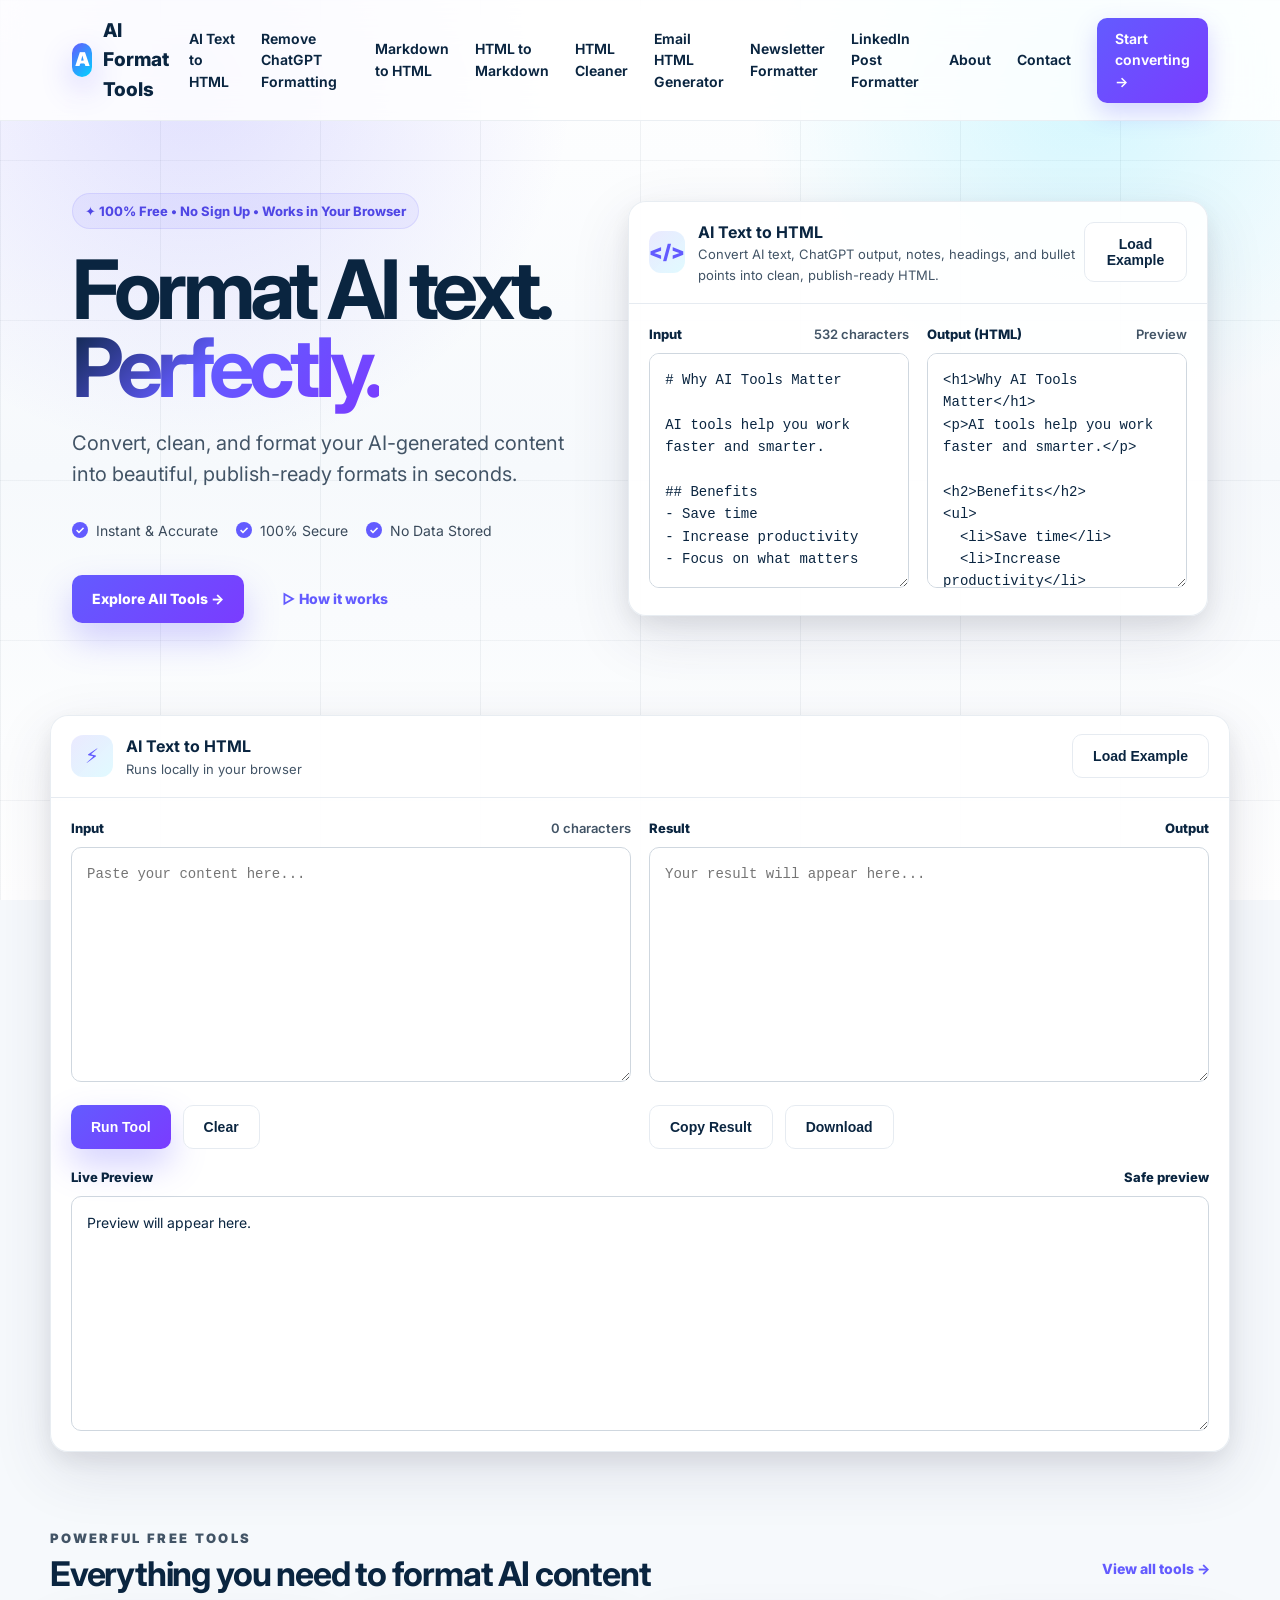
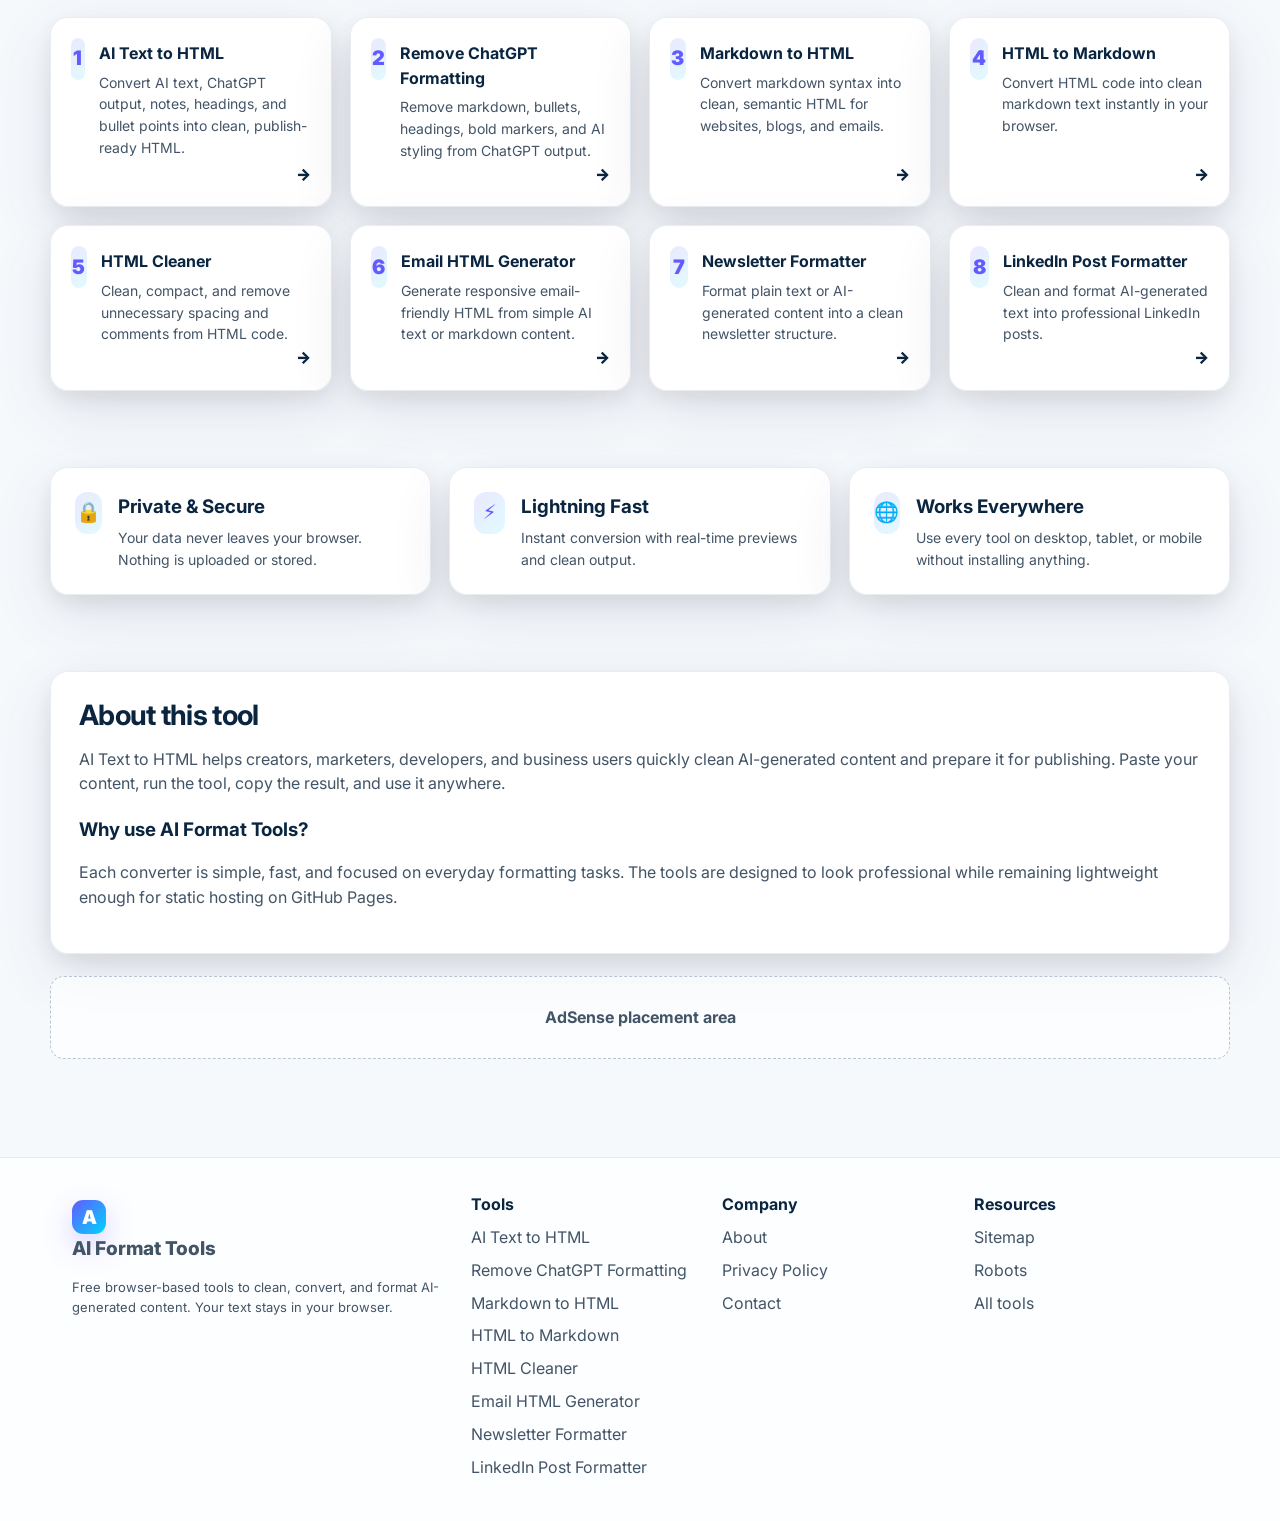
==== commit f1032fc4: "Add files via upload" ====
--- a/index.html
+++ b/index.html
@@ -1,62 +1,18 @@
-<!DOCTYPE html><html lang="en"><head>
-  <meta charset="UTF-8">
-  <meta name="viewport" content="width=device-width, initial-scale=1.0">
-  <title>AI Text to HTML Converter - AI Format Tools</title>
-  <meta name="description" content="Convert AI text, ChatGPT output, notes, headings, and bullet points into clean, publish-ready HTML.">
-  <link rel="canonical" href="https://aiformattools.com/">
-  <meta property="og:title" content="AI Text to HTML Converter - AI Format Tools">
-  <meta property="og:description" content="Convert AI text, ChatGPT output, notes, headings, and bullet points into clean, publish-ready HTML.">
-  <meta property="og:url" content="https://aiformattools.com/">
-  <meta property="og:type" content="website">
-  <meta name="twitter:card" content="summary_large_image">
-  <link rel="icon" href="favicon.svg" type="image/svg+xml">
-  <link rel="stylesheet" href="styles.css">
-  <script defer src="analytics.js"></script>
-  <script defer src="script.js"></script>
-</head><body><header class="site-header">
-  <div class="nav-wrap">
-    <a class="brand" href="index.html"><span class="brand-mark">AF</span><span>AI Format Tools</span></a>
-    <button class="menu-toggle" aria-label="Toggle navigation" onclick="toggleMenu()">☰</button>
-    <nav id="siteMenu" class="site-nav">
-      <div class="nav-dropdown">
-        <button class="nav-link nav-trigger" type="button">Tools <span>▾</span></button>
-        <div class="mega-menu">
-          <div class="mega-copy"><strong>Formatting tools</strong><p>Fast, private browser tools for AI content, HTML, Markdown, email, newsletters, and social posts.</p></div>
-          <div class="mega-grid"><a class="mega-link active" href="index.html"><span>AI Text to HTML</span><small>Turn AI drafts into clean HTML</small></a><a class="mega-link " href="remove-chatgpt-formatting.html"><span>Remove ChatGPT Formatting</span><small>Clean markdown and AI styling</small></a><a class="mega-link " href="markdown-to-html.html"><span>Markdown to HTML</span><small>Convert markdown to publishable HTML</small></a><a class="mega-link " href="html-to-markdown.html"><span>HTML to Markdown</span><small>Convert HTML back to Markdown</small></a><a class="mega-link " href="html-cleaner.html"><span>HTML Cleaner</span><small>Remove messy tags and attributes</small></a><a class="mega-link " href="email-html-generator.html"><span>Email HTML Generator</span><small>Create clean HTML email layouts</small></a><a class="mega-link " href="newsletter-formatter.html"><span>Newsletter Formatter</span><small>Format newsletters from rough notes</small></a><a class="mega-link " href="linkedin-post-formatter.html"><span>LinkedIn Post Formatter</span><small>Clean up posts for LinkedIn</small></a></div>
-        </div>
-      </div>
-      <a class="nav-link" href="about.html">About</a>
-      <a class="nav-link" href="contact.html">Contact</a>
-      <a class="nav-cta" href="index.html#tool">Start free <span>→</span></a>
-    </nav>
-  </div>
-</header>
-<main>
-<section class="hero hero-split">
-  <div class="hero-copy"><p class="eyebrow">Free browser tool</p><h1>AI Text to HTML Converter</h1><p>Convert AI text, ChatGPT output, notes, headings, and bullet points into clean, publish-ready HTML.</p><div class="hero-actions"><a class="button" href="#tool">Use the tool</a><a class="button ghost" href="#more-tools">View all tools</a></div></div>
-  <div class="hero-panel"><div class="mini-window"><span></span><span></span><span></span></div><pre>Paste AI output
-→ Clean it
-→ Copy or download</pre></div>
-</section>
-<section class="container" id="tool">
-  <div class="tool-shell">
-    <div class="tool-header"><div><p class="eyebrow">AI Text to HTML</p><h2>Convert, clean, and preview instantly</h2></div><span class="privacy-badge">Runs in your browser</span></div>
-    
-    <div class="editor-grid">
-      <div class="editor-panel"><div class="panel-head"><label for="input">Input</label><span id="counter">0 characters</span></div><textarea id="input" placeholder="Paste your content here..." oninput="updateCounter('input','counter')"></textarea><div class="button-row"><button onclick="runTool('text-to-html')">Run Tool</button><button class="secondary" onclick="loadExample('text-to-html')">Load Example</button><button class="secondary" onclick="clearTool('input','output','preview','counter')">Clear</button></div></div>
-      <div class="editor-panel"><div class="panel-head"><label for="output">Output HTML</label><span>Result</span></div><textarea id="output" readonly placeholder="Your result will appear here..."></textarea><div class="button-row"><button onclick="copyFrom('output')">Copy Result</button><button class="secondary" onclick="downloadText('output','converted.html','text/plain')">Download</button></div></div>
-    </div>
-    <div class="preview-wrap"><div class="panel-head"><label>Live Preview</label><span>Generated output</span></div><div id="preview" class="preview">Your preview will appear here...</div></div>
-  </div>
-  <div class="ad-box"><span>Advertisement</span><p>AdSense placement area</p></div>
-  <section class="content-section"><h2>Why use this tool?</h2><p>Convert AI text, ChatGPT output, notes, headings, and bullet points into clean, publish-ready HTML. It is designed for writers, marketers, bloggers, developers, and teams who publish AI-assisted content and need a faster cleanup workflow.</p><div class="benefit-grid"><div><strong>Private by design</strong><p>Your text is processed locally in your browser.</p></div><div><strong>Fast workflow</strong><p>Paste content, clean it, preview it, and copy the result.</p></div><div><strong>Publishing ready</strong><p>Use the result in websites, blogs, emails, newsletters, or social posts.</p></div></div><h2>How to use it</h2><ol><li>Paste your AI-generated content into the input editor.</li><li>Click the main action button to process the text.</li><li>Review the output, then copy or download it.</li></ol><h2>FAQ</h2><details open><summary>Is this tool free?</summary><p>Yes. AI Format Tools provides free formatting utilities.</p></details><details><summary>Is my text stored?</summary><p>No. The tool runs with JavaScript in your browser and does not upload your text to a server.</p></details><details><summary>Can I use the output commercially?</summary><p>Yes. You can use the generated output in your own website, blog, newsletter, email, or social media content.</p></details></section>
-  <section id="more-tools" class="content-section"><div class="section-head"><p class="eyebrow">More tools</p><h2>Continue formatting your content</h2></div><div class="tools-grid"><a class="tool-card-link" href="index.html"><span class="tool-icon">01</span><strong>AI Text to HTML</strong><span>Convert AI text, ChatGPT output, notes, headings, and bullet points into clean, publish-ready HTML.</span></a><a class="tool-card-link" href="remove-chatgpt-formatting.html"><span class="tool-icon">02</span><strong>Remove ChatGPT Formatting</strong><span>Remove markdown symbols, headings, bullets, bold markers, code fences, and AI styling from ChatGPT text.</span></a><a class="tool-card-link" href="markdown-to-html.html"><span class="tool-icon">03</span><strong>Markdown to HTML</strong><span>Convert markdown headings, lists, bold text, italic text, code, and paragraphs into clean HTML.</span></a><a class="tool-card-link" href="html-to-markdown.html"><span class="tool-icon">04</span><strong>HTML to Markdown</strong><span>Convert HTML headings, paragraphs, lists, links, and basic formatting into clean Markdown.</span></a><a class="tool-card-link" href="html-cleaner.html"><span class="tool-icon">05</span><strong>HTML Cleaner</strong><span>Clean messy HTML by removing scripts, inline styles, classes, ids, and unsafe attributes.</span></a><a class="tool-card-link" href="email-html-generator.html"><span class="tool-icon">06</span><strong>Email HTML Generator</strong><span>Generate a clean, responsive HTML email template from plain text or AI-generated content.</span></a><a class="tool-card-link" href="newsletter-formatter.html"><span class="tool-icon">07</span><strong>Newsletter Formatter</strong><span>Turn rough notes or ChatGPT output into a clean newsletter layout with headings and readable sections.</span></a><a class="tool-card-link" href="linkedin-post-formatter.html"><span class="tool-icon">08</span><strong>LinkedIn Post Formatter</strong><span>Clean and format AI-generated text into a readable LinkedIn post with spacing, hook, and hashtags.</span></a></div></section>
-</section>
-</main><footer class="site-footer">
-  <div class="footer-grid">
-    <div><a class="brand footer-brand" href="index.html"><span class="brand-mark">AF</span><span>AI Format Tools</span></a><p>Free browser-based formatting tools for AI-generated content, HTML, Markdown, email, newsletters, and social posts.</p></div>
-    <div><h3>Tools</h3><a href="index.html">AI Text to HTML</a><a href="remove-chatgpt-formatting.html">Remove ChatGPT Formatting</a><a href="markdown-to-html.html">Markdown to HTML</a><a href="html-cleaner.html">HTML Cleaner</a></div>
-    <div><h3>Company</h3><a href="about.html">About</a><a href="privacy.html">Privacy Policy</a><a href="contact.html">Contact</a><a href="sitemap.xml">Sitemap</a></div>
-  </div>
-  <div class="footer-bottom">© 2026 AI Format Tools. All rights reserved.</div>
-</footer></body></html>+<!doctype html><html lang="en"><head><meta charset="utf-8"><meta name="viewport" content="width=device-width,initial-scale=1"><title>AI Text to HTML Converter | AI Format Tools</title><meta name="description" content="Convert AI text, ChatGPT output, notes, headings, and bullet points into clean, publish-ready HTML."><link rel="canonical" href="https://aiformattools.com/"><link rel="icon" href="favicon.svg"><link rel="preconnect" href="https://fonts.googleapis.com"><link rel="preconnect" href="https://fonts.gstatic.com" crossorigin><link href="https://fonts.googleapis.com/css2?family=Inter:wght@400;500;600;700;800;900&display=swap" rel="stylesheet"><link rel="stylesheet" href="styles.css"><script defer src="analytics.js"></script><script defer src="script.js"></script></head><body data-tool="text-html"><div class="page-bg"></div><header class="topbar"><nav class="nav"><a class="brand" href="index.html"><span class="logo">A</span><span>AI Format Tools</span></a><button class="mobile-toggle" onclick="toggleMenu()">☰</button><div class="navlinks"><a href="index.html">AI Text to HTML</a><a href="remove-chatgpt-formatting.html">Remove ChatGPT Formatting</a><a href="markdown-to-html.html">Markdown to HTML</a><a href="html-to-markdown.html">HTML to Markdown</a><a href="html-cleaner.html">HTML Cleaner</a><a href="email-html-generator.html">Email HTML Generator</a><a href="newsletter-formatter.html">Newsletter Formatter</a><a href="linkedin-post-formatter.html">LinkedIn Post Formatter</a><a href="about.html">About</a><a href="contact.html">Contact</a><a class="nav-cta" href="index.html#tool">Start converting →</a></div></nav></header><main><section class="hero container"><div><div class="eyebrow">✦ 100% Free • No Sign Up • Works in Your Browser</div><h1>Format AI text. <span class="gradient-text">Perfectly.</span></h1><p class="lead">Convert, clean, and format your AI-generated content into beautiful, publish-ready formats in seconds.</p><div class="trust-row"><span><b class="dot">✓</b>Instant & Accurate</span><span><b class="dot">✓</b>100% Secure</span><span><b class="dot">✓</b>No Data Stored</span></div><div class="actions"><a class="btn btn-primary" href="#tool">Explore All Tools →</a><a class="btn btn-ghost" href="#tools">▷ How it works</a></div></div><div class="demo-card"><div class="demo-head"><div class="demo-title"><div class="iconbox">&lt;/&gt;</div><div><strong>AI Text to HTML</strong><div class="small">Convert AI text, ChatGPT output, notes, headings, and bullet points into clean, publish-ready HTML.</div></div></div><button class="btn btn-secondary" onclick="loadExample()">Load Example</button></div><div class="demo-body"><div class="demo-grid"><div><div class="field-head"><span>Input</span><span class="count">532 characters</span></div><textarea readonly># Why AI Tools Matter
+
+AI tools help you work faster and smarter.
+
+## Benefits
+- Save time
+- Increase productivity
+- Focus on what matters
+
+Use AI responsibly and stay creative!</textarea></div><div><div class="field-head"><span>Output (HTML)</span><span class="count">Preview</span></div><textarea readonly>&lt;h1&gt;Why AI Tools Matter&lt;/h1&gt;
+&lt;p&gt;AI tools help you work faster and smarter.&lt;/p&gt;
+
+&lt;h2&gt;Benefits&lt;/h2&gt;
+&lt;ul&gt;
+  &lt;li&gt;Save time&lt;/li&gt;
+  &lt;li&gt;Increase productivity&lt;/li&gt;
+  &lt;li&gt;Focus on what matters&lt;/li&gt;
+&lt;/ul&gt;</textarea></div></div></div></div></section><section id="tool" class="container section"><div class="tool-panel"><div class="tool-head"><div class="tool-title"><div class="iconbox">⚡</div><div><strong>AI Text to HTML</strong><div class="small">Runs locally in your browser</div></div></div><button class="btn btn-secondary" onclick="loadExample()">Load Example</button></div><div class="tool-body"><div class="workspace-grid"><div><div class="field-head"><span>Input</span><span id="charCount" class="count">0 characters</span></div><textarea id="inputText" oninput="updateCount()" placeholder="Paste your content here..."></textarea><div class="button-row"><button class="btn btn-primary" onclick="convert()">Run Tool</button><button class="btn btn-secondary" onclick="clearTool()">Clear</button></div></div><div><div class="field-head"><span>Result</span><span>Output</span></div><textarea id="outputText" placeholder="Your result will appear here..." readonly></textarea><div class="button-row"><button class="btn btn-secondary" onclick="copyResult()">Copy Result</button><button class="btn btn-secondary" onclick="downloadResult()">Download</button></div></div></div><div style="margin-top:18px"><div class="field-head"><span>Live Preview</span><span>Safe preview</span></div><div id="preview" class="preview">Preview will appear here.</div></div></div></div></section><section id="tools" class="container section"><div class="section-head"><div><p class="section-kicker">Powerful free tools</p><h2>Everything you need to format AI content</h2></div><a class="btn btn-ghost" href="#tools">View all tools →</a></div><div class="tools-grid"><a class="tool-card" href="index.html"><div class="tool-card-top"><div class="iconbox">1</div><div><h3>AI Text to HTML</h3><p>Convert AI text, ChatGPT output, notes, headings, and bullet points into clean, publish-ready HTML.</p></div></div><span class="arrow">→</span></a><a class="tool-card" href="remove-chatgpt-formatting.html"><div class="tool-card-top"><div class="iconbox">2</div><div><h3>Remove ChatGPT Formatting</h3><p>Remove markdown, bullets, headings, bold markers, and AI styling from ChatGPT output.</p></div></div><span class="arrow">→</span></a><a class="tool-card" href="markdown-to-html.html"><div class="tool-card-top"><div class="iconbox">3</div><div><h3>Markdown to HTML</h3><p>Convert markdown syntax into clean, semantic HTML for websites, blogs, and emails.</p></div></div><span class="arrow">→</span></a><a class="tool-card" href="html-to-markdown.html"><div class="tool-card-top"><div class="iconbox">4</div><div><h3>HTML to Markdown</h3><p>Convert HTML code into clean markdown text instantly in your browser.</p></div></div><span class="arrow">→</span></a><a class="tool-card" href="html-cleaner.html"><div class="tool-card-top"><div class="iconbox">5</div><div><h3>HTML Cleaner</h3><p>Clean, compact, and remove unnecessary spacing and comments from HTML code.</p></div></div><span class="arrow">→</span></a><a class="tool-card" href="email-html-generator.html"><div class="tool-card-top"><div class="iconbox">6</div><div><h3>Email HTML Generator</h3><p>Generate responsive email-friendly HTML from simple AI text or markdown content.</p></div></div><span class="arrow">→</span></a><a class="tool-card" href="newsletter-formatter.html"><div class="tool-card-top"><div class="iconbox">7</div><div><h3>Newsletter Formatter</h3><p>Format plain text or AI-generated content into a clean newsletter structure.</p></div></div><span class="arrow">→</span></a><a class="tool-card" href="linkedin-post-formatter.html"><div class="tool-card-top"><div class="iconbox">8</div><div><h3>LinkedIn Post Formatter</h3><p>Clean and format AI-generated text into professional LinkedIn posts.</p></div></div><span class="arrow">→</span></a></div></section><section class="container section"><div class="features"><div class="feature-card"><div class="iconbox">🔒</div><div><h3>Private & Secure</h3><p>Your data never leaves your browser. Nothing is uploaded or stored.</p></div></div><div class="feature-card"><div class="iconbox">⚡</div><div><h3>Lightning Fast</h3><p>Instant conversion with real-time previews and clean output.</p></div></div><div class="feature-card"><div class="iconbox">🌐</div><div><h3>Works Everywhere</h3><p>Use every tool on desktop, tablet, or mobile without installing anything.</p></div></div></div></section><section class="container section"><div class="content-card"><h2>About this tool</h2><p>AI Text to HTML helps creators, marketers, developers, and business users quickly clean AI-generated content and prepare it for publishing. Paste your content, run the tool, copy the result, and use it anywhere.</p><h3>Why use AI Format Tools?</h3><p>Each converter is simple, fast, and focused on everyday formatting tasks. The tools are designed to look professional while remaining lightweight enough for static hosting on GitHub Pages.</p></div><div class="ad-slot">AdSense placement area</div></section></main><footer class="footer"><div class="footer-inner"><div><a class="brand" href="index.html"><span class="logo">A</span><span>AI Format Tools</span></a><p class="small">Free browser-based tools to clean, convert, and format AI-generated content. Your text stays in your browser.</p></div><div class="footer-links"><div><strong>Tools</strong><a href="index.html">AI Text to HTML</a><a href="remove-chatgpt-formatting.html">Remove ChatGPT Formatting</a><a href="markdown-to-html.html">Markdown to HTML</a><a href="html-to-markdown.html">HTML to Markdown</a><a href="html-cleaner.html">HTML Cleaner</a><a href="email-html-generator.html">Email HTML Generator</a><a href="newsletter-formatter.html">Newsletter Formatter</a><a href="linkedin-post-formatter.html">LinkedIn Post Formatter</a></div><div><strong>Company</strong><a href="about.html">About</a><a href="privacy.html">Privacy Policy</a><a href="contact.html">Contact</a></div><div><strong>Resources</strong><a href="sitemap.xml">Sitemap</a><a href="robots.txt">Robots</a><a href="index.html#tools">All tools</a></div></div></div></footer></body></html>
--- a/styles.css
+++ b/styles.css
@@ -1,207 +1 @@
-:root{
-  --bg:#f6f9fc;
-  --surface:#ffffff;
-  --surface-soft:#f1f5fb;
-  --ink:#0a2540;
-  --muted:#425466;
-  --muted-2:#6b7c93;
-  --line:#d9e3f0;
-  --blue:#635bff;
-  --blue-dark:#4f46e5;
-  --cyan:#00d4ff;
-  --green:#00c896;
-  --purple:#7a5cff;
-  --pink:#ff6bcb;
-  --orange:#ffb86b;
-  --shadow:0 18px 45px rgba(50,50,93,.10),0 8px 22px rgba(0,0,0,.06);
-  --shadow-lg:0 35px 80px rgba(50,50,93,.18),0 12px 32px rgba(0,0,0,.10);
-  --radius:18px;
-}
-*{box-sizing:border-box}
-html{scroll-behavior:smooth}
-body{margin:0;font-family:Inter,-apple-system,BlinkMacSystemFont,"Segoe UI",Roboto,"Helvetica Neue",Arial,sans-serif;background:var(--bg);color:var(--ink);font-size:16px;line-height:1.65;overflow-x:hidden}
-body:before{content:"";position:absolute;z-index:-1;top:0;left:0;right:0;height:620px;background:linear-gradient(120deg,#80e9ff 0%,#7a5cff 32%,#ff6bcb 63%,#ffb86b 100%);clip-path:polygon(0 0,100% 0,100% 68%,0 100%);opacity:.95}
-body:after{content:"";position:absolute;z-index:-1;top:86px;right:-160px;width:520px;height:520px;background:radial-gradient(circle,rgba(255,255,255,.58),rgba(255,255,255,0) 60%);filter:blur(3px)}
-a{color:var(--blue);text-decoration:none}a:hover{color:var(--blue-dark);text-decoration:none}.site-header{position:sticky;top:0;z-index:100;background:rgba(255,255,255,.72);backdrop-filter:saturate(180%) blur(18px);border-bottom:1px solid rgba(255,255,255,.55);box-shadow:0 4px 20px rgba(10,37,64,.04)}
-.nav-wrap{max-width:1180px;margin:0 auto;padding:0 24px;min-height:72px;display:flex;align-items:center;gap:22px}.brand{display:flex;align-items:center;gap:10px;font-size:19px;font-weight:800;color:var(--ink);white-space:nowrap}.brand:hover{color:var(--ink)}.brand-mark{width:40px;height:40px;border-radius:14px;display:grid;place-items:center;background:linear-gradient(135deg,var(--blue),var(--cyan));color:#fff;font-weight:900;letter-spacing:-.06em;box-shadow:0 10px 25px rgba(99,91,255,.35)}
-.menu-toggle{display:none;margin-left:auto;border:1px solid rgba(10,37,64,.12);background:rgba(255,255,255,.75);border-radius:999px;padding:8px 13px;font-size:20px;line-height:1;color:var(--ink)}
-.site-nav{display:flex;align-items:center;gap:4px;flex-wrap:wrap;margin-left:auto}.nav-link{display:inline-flex;align-items:center;padding:8px 11px;border-radius:999px;color:rgba(10,37,64,.80);font-size:14px;font-weight:700}.nav-link:hover{background:rgba(255,255,255,.82);color:var(--ink)}.nav-link.active{background:var(--ink);color:#fff}.nav-link.active:hover{color:#fff}
-main{min-height:60vh}.hero{max-width:1180px;margin:0 auto;padding:78px 24px 44px;position:relative}.hero:before{content:"";position:absolute;right:5%;top:38px;width:180px;height:42px;background:rgba(255,255,255,.22);transform:skewY(-10deg);border-radius:999px}.hero-split{display:grid;grid-template-columns:minmax(0,1.06fr) minmax(340px,.94fr);gap:42px;align-items:center}.hero-copy{background:transparent;border:0;box-shadow:none;padding:10px 0;position:relative}.hero-copy:before{display:none}.eyebrow{margin:0 0 14px;text-transform:uppercase;letter-spacing:.12em;color:rgba(10,37,64,.72);font-size:12px;font-weight:900}.hero h1{font-size:clamp(44px,7vw,82px);line-height:.95;margin:0 0 24px;letter-spacing:-.065em;color:var(--ink);max-width:760px}.hero p{font-size:clamp(18px,2vw,22px);line-height:1.5;color:#344563;max-width:700px;margin:0 0 30px}.hero-actions{display:flex;gap:12px;flex-wrap:wrap}.button,button{display:inline-flex;align-items:center;justify-content:center;gap:8px;border:0;background:var(--ink);color:#fff;border-radius:999px;padding:12px 18px;min-height:44px;font-size:14px;font-weight:800;cursor:pointer;text-decoration:none;box-shadow:0 12px 24px rgba(10,37,64,.16);transition:transform .18s ease,box-shadow .18s ease,background .18s ease}.button:hover,button:hover{background:#233b53;color:#fff;transform:translateY(-1px);box-shadow:0 16px 30px rgba(10,37,64,.20)}.button:after,button:not(.secondary):after{content:"→";font-weight:900}.button.ghost,.secondary{background:#fff;color:var(--blue);border:1px solid rgba(99,91,255,.18);box-shadow:0 10px 22px rgba(50,50,93,.08)}.button.ghost:hover,.secondary:hover{background:#f6f8ff;color:var(--blue-dark)}.button.ghost:after,.secondary:after{content:""}
-.hero-panel{background:#0a2540;color:#dce8ff;border-radius:28px;box-shadow:var(--shadow-lg);overflow:hidden;border:1px solid rgba(255,255,255,.15);transform:perspective(900px) rotateY(-7deg) rotateX(3deg);position:relative}.hero-panel:before{content:"";position:absolute;inset:-1px;background:linear-gradient(135deg,rgba(0,212,255,.24),rgba(122,92,255,0) 42%,rgba(255,107,203,.18));pointer-events:none}.mini-window{height:46px;background:rgba(255,255,255,.08);display:flex;align-items:center;gap:8px;padding:0 18px;border-bottom:1px solid rgba(255,255,255,.10)}.mini-window span{width:11px;height:11px;border-radius:50%;background:#ff6b6b}.mini-window span:nth-child(2){background:#ffd166}.mini-window span:nth-child(3){background:#06d6a0}.hero-panel pre{margin:0;padding:34px;font-family:"SFMono-Regular",Consolas,"Liberation Mono",monospace;font-size:17px;line-height:1.9;white-space:pre-wrap;color:#b9f8ff;min-height:230px}
-.container{max-width:1180px;margin:0 auto;padding:0 24px 64px}.tool-shell{background:rgba(255,255,255,.92);border:1px solid rgba(255,255,255,.75);border-radius:28px;box-shadow:var(--shadow);overflow:hidden}.tool-header{display:flex;justify-content:space-between;gap:18px;align-items:flex-start;padding:34px 36px;border-bottom:1px solid var(--line);background:linear-gradient(180deg,#fff,#f8fbff)}.tool-header h2{margin:0;font-size:32px;line-height:1.1;letter-spacing:-.035em}.privacy-badge{display:inline-flex;align-items:center;gap:7px;background:#e9fbf6;border:1px solid #b7f0df;color:#008566;border-radius:999px;padding:7px 13px;font-size:13px;font-weight:900;white-space:nowrap}.privacy-badge:before{content:"✓"}.editor-grid{display:grid;grid-template-columns:1fr 1fr;gap:0;border-bottom:1px solid var(--line)}.editor-panel{padding:28px 30px}.editor-panel:first-child{border-right:1px solid var(--line)}.panel-head{display:flex;justify-content:space-between;gap:10px;align-items:center;margin-bottom:11px;color:var(--muted-2);font-size:13px}.panel-head label{font-weight:900;color:var(--ink);font-size:14px}textarea{width:100%;min-height:300px;resize:vertical;border:1px solid #c8d7e8;border-radius:16px;background:#fff;color:var(--ink);padding:16px;font:15px/1.6 "SFMono-Regular",Consolas,"Liberation Mono",monospace;outline:none;box-shadow:inset 0 1px 3px rgba(10,37,64,.04)}textarea:focus{border-color:var(--blue);box-shadow:0 0 0 4px rgba(99,91,255,.12)}.button-row{display:flex;gap:9px;flex-wrap:wrap;margin-top:14px}.preview-wrap{padding:28px 30px;background:#f7faff}.preview{min-height:230px;background:#fff;border:1px solid var(--line);border-radius:18px;padding:24px;overflow:auto;box-shadow:inset 0 1px 2px rgba(10,37,64,.03)}.preview h1,.preview h2,.preview h3{line-height:1.2}.preview ul{padding-left:22px}.ad-box{margin:28px 0;background:rgba(255,255,255,.72);border:1px dashed #b8c7d9;border-radius:20px;padding:26px;text-align:center;color:var(--muted-2)}.ad-box span{display:block;text-transform:uppercase;letter-spacing:.1em;font-size:11px;font-weight:900;color:#7a8da3}.ad-box p{margin:6px 0 0}.content-section{background:rgba(255,255,255,.92);border:1px solid rgba(255,255,255,.8);border-radius:28px;box-shadow:var(--shadow);padding:36px;margin:28px 0}.content-section h2{font-size:34px;line-height:1.12;margin:0 0 15px;letter-spacing:-.04em}.content-section h3{font-size:20px;margin:24px 0 8px}.content-section p{color:var(--muted)}.benefit-grid{display:grid;grid-template-columns:repeat(3,1fr);gap:18px;margin:24px 0}.benefit-grid>div{border:1px solid var(--line);background:linear-gradient(180deg,#fff,#f8fbff);padding:20px;border-radius:20px;position:relative;overflow:hidden}.benefit-grid>div:before{content:"";position:absolute;inset:0 0 auto 0;height:4px;background:linear-gradient(90deg,var(--cyan),var(--blue),var(--pink))}.benefit-grid strong{display:block;margin-bottom:6px}.benefit-grid p{margin:0;font-size:14px}.section-head{margin-bottom:18px}.tools-grid{display:grid;grid-template-columns:repeat(4,1fr);gap:16px}.tool-card-link{display:block;background:#fff;border:1px solid var(--line);border-radius:22px;padding:22px;color:var(--ink);text-decoration:none;min-height:198px;transition:.18s ease;position:relative;overflow:hidden}.tool-card-link:before{content:"";position:absolute;top:-50px;right:-70px;width:140px;height:140px;border-radius:50%;background:linear-gradient(135deg,rgba(0,212,255,.18),rgba(99,91,255,.16));transition:.18s ease}.tool-card-link:hover{transform:translateY(-4px);box-shadow:var(--shadow-lg);border-color:#c4d0ff;color:var(--ink)}.tool-card-link:hover:before{transform:scale(1.12)}.tool-card-link strong{display:block;font-size:18px;line-height:1.25;margin:13px 0 8px;position:relative}.tool-card-link span:last-child{display:block;color:var(--muted);font-size:14px;position:relative}.tool-icon{display:inline-grid;place-items:center;width:40px;height:40px;border-radius:14px;background:linear-gradient(135deg,#eef2ff,#e6fbff);color:var(--blue);border:1px solid #d7ddff;font-weight:900;font-size:13px;position:relative}details{border:1px solid var(--line);border-radius:18px;margin:11px 0;background:#fff;overflow:hidden}summary{cursor:pointer;padding:15px 18px;font-weight:900}details p{padding:0 18px 18px;margin:0}.site-footer{background:#0a2540;color:#b6c7d8;margin-top:30px;position:relative;overflow:hidden}.site-footer:before{content:"";position:absolute;top:-130px;left:-80px;width:520px;height:240px;background:linear-gradient(90deg,rgba(99,91,255,.45),rgba(0,212,255,.22));transform:rotate(-8deg);border-radius:40px}.footer-grid{max-width:1180px;margin:0 auto;padding:48px 24px;display:grid;grid-template-columns:2fr 1fr 1fr;gap:40px;position:relative}.footer-brand{color:#fff}.footer-grid p{max-width:520px;color:#b6c7d8}.footer-grid h3{color:#fff;font-size:13px;text-transform:uppercase;letter-spacing:.1em}.footer-grid a{display:block;color:#ecf4ff;margin:7px 0}.footer-bottom{border-top:1px solid rgba(255,255,255,.12);max-width:1180px;margin:0 auto;padding:18px 24px;color:#91a4b7;font-size:14px;position:relative}
-@media(max-width:1080px){.hero-split{grid-template-columns:1fr}.hero-panel{transform:none}.tools-grid{grid-template-columns:repeat(2,1fr)}.benefit-grid{grid-template-columns:1fr}.editor-grid{grid-template-columns:1fr}.editor-panel:first-child{border-right:0;border-bottom:1px solid var(--line)}}
-@media(max-width:860px){body:before{height:520px}.nav-wrap{min-height:64px}.menu-toggle{display:inline-flex}.site-nav{display:none;position:absolute;left:0;right:0;top:64px;background:rgba(255,255,255,.96);border-bottom:1px solid var(--line);padding:12px 24px;box-shadow:0 16px 40px rgba(10,37,64,.12)}.site-nav.open{display:grid;grid-template-columns:1fr}.nav-link{padding:11px 12px}.hero{padding-top:48px}.hero h1{font-size:clamp(40px,12vw,58px)}.hero p{font-size:18px}.tool-header{flex-direction:column}.footer-grid{grid-template-columns:1fr}.tools-grid{grid-template-columns:1fr}.content-section,.tool-header,.editor-panel,.preview-wrap{padding:24px}.container{padding-left:16px;padding-right:16px}.hero{padding-left:16px;padding-right:16px}.hero-panel pre{min-height:auto}.brand span:last-child{display:none}}
-
-/* Cleaner Stripe-inspired navigation */
-.site-header{
-  background:rgba(255,255,255,.92) !important;
-  border-bottom:1px solid rgba(10,37,64,.08) !important;
-  box-shadow:0 1px 0 rgba(10,37,64,.03) !important;
-}
-.nav-wrap{
-  max-width:1180px;
-  min-height:76px;
-  gap:28px;
-}
-.brand{
-  font-size:18px;
-  font-weight:800;
-  letter-spacing:-.03em;
-}
-.brand-mark{
-  width:38px;
-  height:38px;
-  border-radius:12px;
-  box-shadow:0 8px 20px rgba(99,91,255,.22);
-}
-.site-nav{
-  flex-wrap:nowrap;
-  gap:22px;
-}
-.nav-link{
-  padding:8px 0;
-  border-radius:0;
-  background:transparent !important;
-  color:#425466;
-  font-size:14px;
-  font-weight:750;
-  box-shadow:none;
-}
-.nav-link:hover,.nav-link.active{
-  color:#0a2540;
-  background:transparent !important;
-}
-.nav-trigger{
-  border:0;
-  min-height:auto;
-  box-shadow:none;
-  cursor:default;
-}
-.nav-trigger:after{content:"" !important;}
-.nav-trigger span{font-size:11px;margin-left:4px;color:#6b7c93;}
-.nav-dropdown{position:relative;}
-.mega-menu{
-  position:absolute;
-  top:calc(100% + 18px);
-  left:-28px;
-  width:min(760px,calc(100vw - 48px));
-  display:grid;
-  grid-template-columns:230px 1fr;
-  gap:22px;
-  padding:24px;
-  background:#fff;
-  border:1px solid rgba(10,37,64,.08);
-  border-radius:22px;
-  box-shadow:0 28px 60px rgba(50,50,93,.16),0 8px 20px rgba(0,0,0,.08);
-  opacity:0;
-  visibility:hidden;
-  transform:translateY(8px);
-  transition:opacity .16s ease,transform .16s ease,visibility .16s ease;
-}
-.nav-dropdown:hover .mega-menu,.nav-dropdown:focus-within .mega-menu{
-  opacity:1;
-  visibility:visible;
-  transform:translateY(0);
-}
-.mega-menu:before{
-  content:"";
-  position:absolute;
-  top:-18px;
-  left:0;
-  right:0;
-  height:18px;
-}
-.mega-copy{
-  border-radius:18px;
-  padding:18px;
-  background:linear-gradient(135deg,#f6f9fc,#eef4ff);
-}
-.mega-copy strong{
-  display:block;
-  color:#0a2540;
-  font-size:16px;
-  margin-bottom:8px;
-}
-.mega-copy p{
-  margin:0;
-  color:#6b7c93;
-  font-size:14px;
-  line-height:1.55;
-}
-.mega-grid{
-  display:grid;
-  grid-template-columns:1fr 1fr;
-  gap:6px 12px;
-}
-.mega-link{
-  display:block;
-  padding:11px 12px;
-  border-radius:14px;
-  color:#0a2540;
-}
-.mega-link:hover,.mega-link.active{
-  background:#f6f9fc;
-  color:#0a2540;
-}
-.mega-link span{
-  display:block;
-  font-size:14px;
-  font-weight:800;
-  line-height:1.25;
-}
-.mega-link small{
-  display:block;
-  margin-top:3px;
-  color:#6b7c93;
-  font-size:12px;
-  line-height:1.35;
-}
-.nav-cta{
-  display:inline-flex;
-  align-items:center;
-  gap:6px;
-  min-height:34px;
-  padding:7px 13px;
-  border-radius:999px;
-  background:#0a2540;
-  color:#fff;
-  font-size:14px;
-  font-weight:800;
-  box-shadow:0 10px 20px rgba(10,37,64,.14);
-}
-.nav-cta:hover{background:#233b53;color:#fff;}
-@media(max-width:860px){
-  .nav-wrap{min-height:66px;}
-  .site-nav{
-    top:66px;
-    display:none;
-    grid-template-columns:1fr;
-    gap:4px;
-    background:#fff;
-  }
-  .site-nav.open{display:grid;}
-  .nav-link,.nav-trigger{
-    justify-content:flex-start;
-    width:100%;
-    padding:12px 4px;
-  }
-  .nav-dropdown{width:100%;}
-  .mega-menu{
-    position:static;
-    width:100%;
-    opacity:1;
-    visibility:visible;
-    transform:none;
-    display:grid;
-    grid-template-columns:1fr;
-    padding:12px 0 4px;
-    border:0;
-    border-radius:0;
-    box-shadow:none;
-  }
-  .mega-copy{display:none;}
-  .mega-grid{grid-template-columns:1fr;gap:2px;}
-  .mega-link{padding:10px 14px;}
-  .mega-link small{display:none;}
-  .nav-cta{width:max-content;margin-top:8px;}
-}
+:root{--bg:#f6f9fc;--surface:#fff;--ink:#0a2540;--muted:#425466;--line:#e6ebf1;--blue:#635bff;--purple:#7a3cff;--cyan:#00d4ff;--green:#00d084;--shadow:0 20px 60px rgba(50,50,93,.12),0 8px 24px rgba(0,0,0,.08);--radius:18px}*{box-sizing:border-box}html{scroll-behavior:smooth}body{margin:0;font-family:Inter,ui-sans-serif,system-ui,-apple-system,BlinkMacSystemFont,"Segoe UI",Roboto,Arial,sans-serif;background:var(--bg);color:var(--ink);line-height:1.55}.page-bg{position:fixed;inset:0;z-index:-2;background:linear-gradient(180deg,#fff 0%,#f6f9fc 52%,#fff 100%)}.page-bg:before{content:"";position:absolute;inset:0;background:radial-gradient(circle at 15% 8%,rgba(99,91,255,.18),transparent 28%),radial-gradient(circle at 85% 10%,rgba(0,212,255,.16),transparent 25%),linear-gradient(90deg,rgba(10,37,64,.055) 1px,transparent 1px),linear-gradient(rgba(10,37,64,.045) 1px,transparent 1px);background-size:auto,auto,160px 160px,160px 160px}.topbar{position:sticky;top:0;z-index:50;background:rgba(255,255,255,.82);backdrop-filter:blur(18px);border-bottom:1px solid rgba(230,235,241,.8)}.nav{max-width:1180px;margin:auto;display:flex;align-items:center;justify-content:space-between;padding:16px 22px}.brand{display:flex;align-items:center;gap:11px;text-decoration:none;color:var(--ink);font-weight:800;font-size:19px}.logo{width:34px;height:34px;border-radius:11px;background:linear-gradient(135deg,var(--blue),var(--cyan));display:grid;place-items:center;color:#fff;font-weight:900;box-shadow:0 12px 30px rgba(99,91,255,.28)}.navlinks{display:flex;align-items:center;gap:26px}.navlinks a{color:var(--ink);text-decoration:none;font-weight:650;font-size:14px}.navlinks a:hover{color:var(--blue)}.nav-cta{background:linear-gradient(135deg,var(--blue),var(--purple));color:#fff!important;padding:10px 18px;border-radius:10px;box-shadow:0 10px 24px rgba(99,91,255,.25)}.mobile-toggle{display:none;border:0;background:#fff;border:1px solid var(--line);border-radius:10px;padding:8px 10px;color:var(--ink)}.container{max-width:1180px;margin:auto;padding:0 22px}.hero{display:grid;grid-template-columns:1fr 1.15fr;gap:52px;align-items:center;padding:72px 22px 54px}.eyebrow{display:inline-flex;align-items:center;gap:8px;border:1px solid rgba(99,91,255,.13);background:rgba(99,91,255,.08);color:#4f46e5;border-radius:999px;padding:7px 12px;font-size:13px;font-weight:750;margin-bottom:22px}.hero h1{font-size:clamp(48px,7vw,82px);line-height:.94;letter-spacing:-.065em;margin:0 0 22px}.gradient-text{background:linear-gradient(135deg,#0a2540 0%,#635bff 45%,#7a3cff 100%);-webkit-background-clip:text;background-clip:text;color:transparent}.lead{font-size:20px;color:var(--muted);max-width:560px;margin:0 0 30px}.trust-row{display:flex;flex-wrap:wrap;gap:18px;margin:0 0 34px;color:#3a4a5b;font-size:14px}.trust-row span{display:flex;gap:8px;align-items:center}.dot{width:16px;height:16px;border-radius:99px;background:var(--blue);color:#fff;font-size:11px;display:grid;place-items:center}.actions{display:flex;align-items:center;gap:18px;flex-wrap:wrap}.btn{display:inline-flex;align-items:center;justify-content:center;gap:10px;border:0;border-radius:10px;padding:13px 20px;font-weight:800;text-decoration:none;cursor:pointer;font-size:14px;transition:.2s ease}.btn-primary{background:linear-gradient(135deg,var(--blue),var(--purple));color:#fff;box-shadow:0 16px 35px rgba(99,91,255,.28)}.btn-primary:hover{transform:translateY(-1px);box-shadow:0 20px 42px rgba(99,91,255,.34)}.btn-secondary{background:#fff;color:var(--ink);border:1px solid var(--line)}.btn-ghost{background:transparent;color:var(--blue)}.demo-card,.tool-panel,.content-card,.tool-card,.feature-card{background:rgba(255,255,255,.92);border:1px solid rgba(230,235,241,.9);border-radius:var(--radius);box-shadow:var(--shadow)}.demo-card{overflow:hidden}.demo-head,.tool-head{display:flex;align-items:center;justify-content:space-between;padding:18px 20px;border-bottom:1px solid var(--line)}.demo-title,.tool-title{display:flex;align-items:center;gap:13px}.iconbox{width:42px;height:42px;border-radius:12px;background:linear-gradient(135deg,rgba(99,91,255,.13),rgba(0,212,255,.12));display:grid;place-items:center;color:var(--blue);font-weight:900;font-size:20px}.demo-body,.tool-body{padding:20px}.demo-grid,.workspace-grid{display:grid;grid-template-columns:1fr 1fr;gap:18px}.field-head{display:flex;justify-content:space-between;align-items:center;margin:0 0 9px;font-weight:800;font-size:13px;color:var(--ink)}.count{font-weight:600;color:var(--muted)}textarea,.output,.preview{width:100%;min-height:235px;border:1px solid #cfd7df;border-radius:10px;background:#fff;color:var(--ink);padding:15px;font:14px/1.6 ui-monospace,SFMono-Regular,Menlo,Monaco,Consolas,"Liberation Mono",monospace;resize:vertical;outline:0}textarea:focus{border-color:var(--blue);box-shadow:0 0 0 4px rgba(99,91,255,.12)}.output{white-space:pre-wrap;overflow:auto}.preview{font-family:Inter,system-ui,sans-serif;overflow:auto}.button-row{display:flex;gap:12px;flex-wrap:wrap;margin-top:16px}.section{padding:38px 0}.section-head{display:flex;align-items:end;justify-content:space-between;gap:20px;margin-bottom:24px}.section-kicker{text-transform:uppercase;letter-spacing:.18em;color:var(--blue);font-weight:900;font-size:13px;margin:0 0 8px}.section h2{font-size:34px;line-height:1.08;letter-spacing:-.035em;margin:0}.section p{color:var(--muted)}.tools-grid{display:grid;grid-template-columns:repeat(4,1fr);gap:18px}.tool-card{padding:20px;text-decoration:none;color:var(--ink);transition:.18s ease;min-height:154px;display:flex;flex-direction:column;justify-content:space-between}.tool-card:hover{transform:translateY(-3px);box-shadow:0 28px 65px rgba(50,50,93,.15),0 12px 28px rgba(0,0,0,.09)}.tool-card-top{display:flex;gap:14px;align-items:flex-start}.tool-card h3{font-size:16px;margin:3px 0 6px}.tool-card p{font-size:14px;margin:0;color:var(--muted)}.arrow{align-self:flex-end;color:var(--ink);font-weight:900}.features{display:grid;grid-template-columns:repeat(3,1fr);gap:18px}.feature-card{padding:24px;display:flex;gap:16px;align-items:flex-start}.feature-card h3{margin:0 0 6px}.feature-card p{margin:0;color:var(--muted);font-size:14px}.main-layout{display:grid;grid-template-columns:1fr 310px;gap:24px;padding:40px 22px}.sidebar{display:flex;flex-direction:column;gap:18px}.mini-list{list-style:none;padding:0;margin:0}.mini-list li{border-bottom:1px solid var(--line)}.mini-list li:last-child{border-bottom:0}.mini-list a{display:flex;justify-content:space-between;padding:12px 0;text-decoration:none;color:var(--ink);font-weight:650}.mini-list a:hover{color:var(--blue)}.tool-panel{overflow:hidden}.page-title{padding:50px 22px 20px}.page-title h1{font-size:clamp(42px,6vw,66px);line-height:.98;letter-spacing:-.055em;margin:0 0 16px}.content-card{padding:28px;margin-bottom:22px}.content-card h2{font-size:28px;letter-spacing:-.025em;margin-top:0}.content-card h3{margin-bottom:6px}.ad-slot{border:1px dashed #b8c4d1;background:rgba(255,255,255,.65);border-radius:14px;padding:28px;text-align:center;color:var(--muted);font-weight:700}.footer{margin-top:60px;border-top:1px solid var(--line);background:rgba(255,255,255,.8)}.footer-inner{max-width:1180px;margin:auto;padding:34px 22px;display:grid;grid-template-columns:1fr 2fr;gap:30px}.footer-links{display:grid;grid-template-columns:repeat(3,1fr);gap:18px}.footer a{color:var(--muted);text-decoration:none;display:block;margin:8px 0}.footer a:hover{color:var(--blue)}.small{font-size:13px;color:var(--muted)}@media(max-width:980px){.hero,.main-layout{grid-template-columns:1fr}.tools-grid{grid-template-columns:repeat(2,1fr)}.features{grid-template-columns:1fr}.demo-grid,.workspace-grid{grid-template-columns:1fr}.navlinks{display:none;position:absolute;left:22px;right:22px;top:68px;background:#fff;border:1px solid var(--line);border-radius:16px;box-shadow:var(--shadow);padding:18px;flex-direction:column;align-items:flex-start}.navlinks.open{display:flex}.mobile-toggle{display:block}.footer-inner{grid-template-columns:1fr}.footer-links{grid-template-columns:1fr 1fr}}@media(max-width:620px){.hero{padding-top:48px}.tools-grid{grid-template-columns:1fr}.actions{align-items:stretch}.btn{width:100%}.section-head{display:block}.footer-links{grid-template-columns:1fr}}
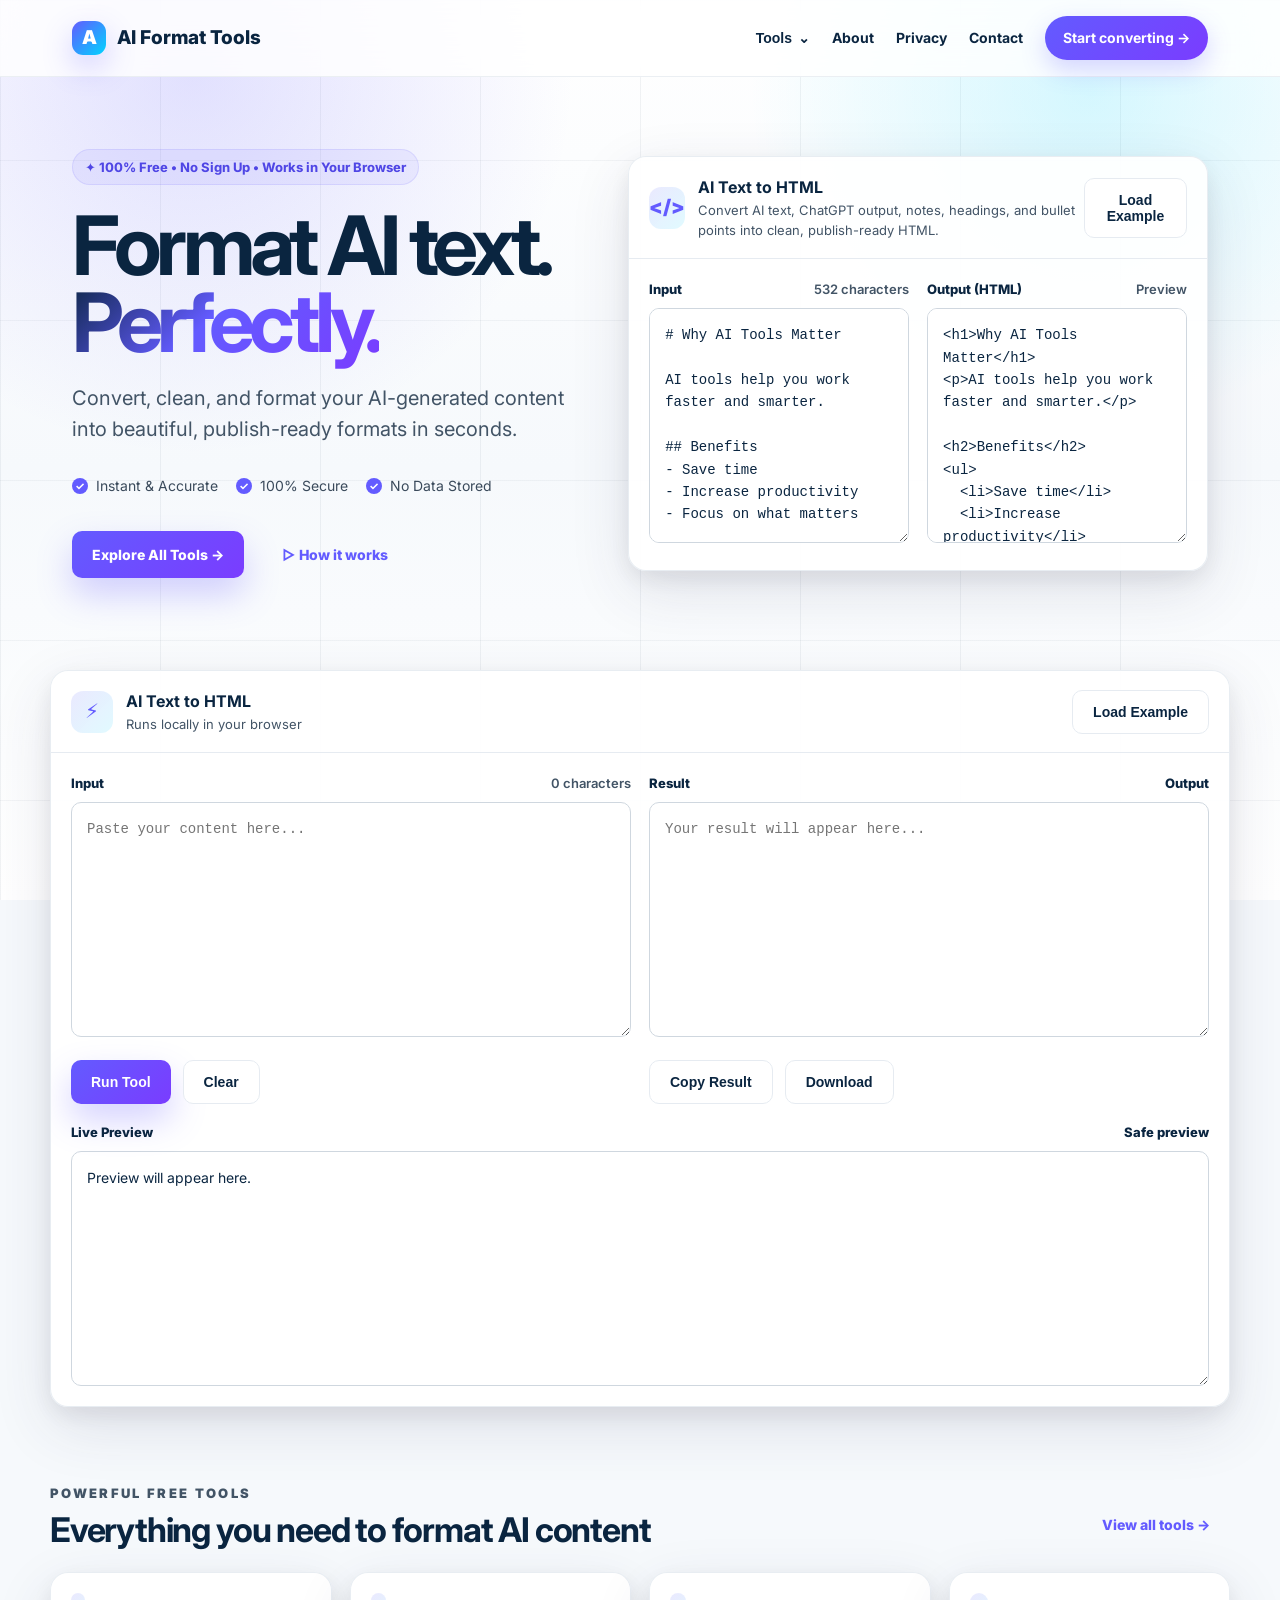
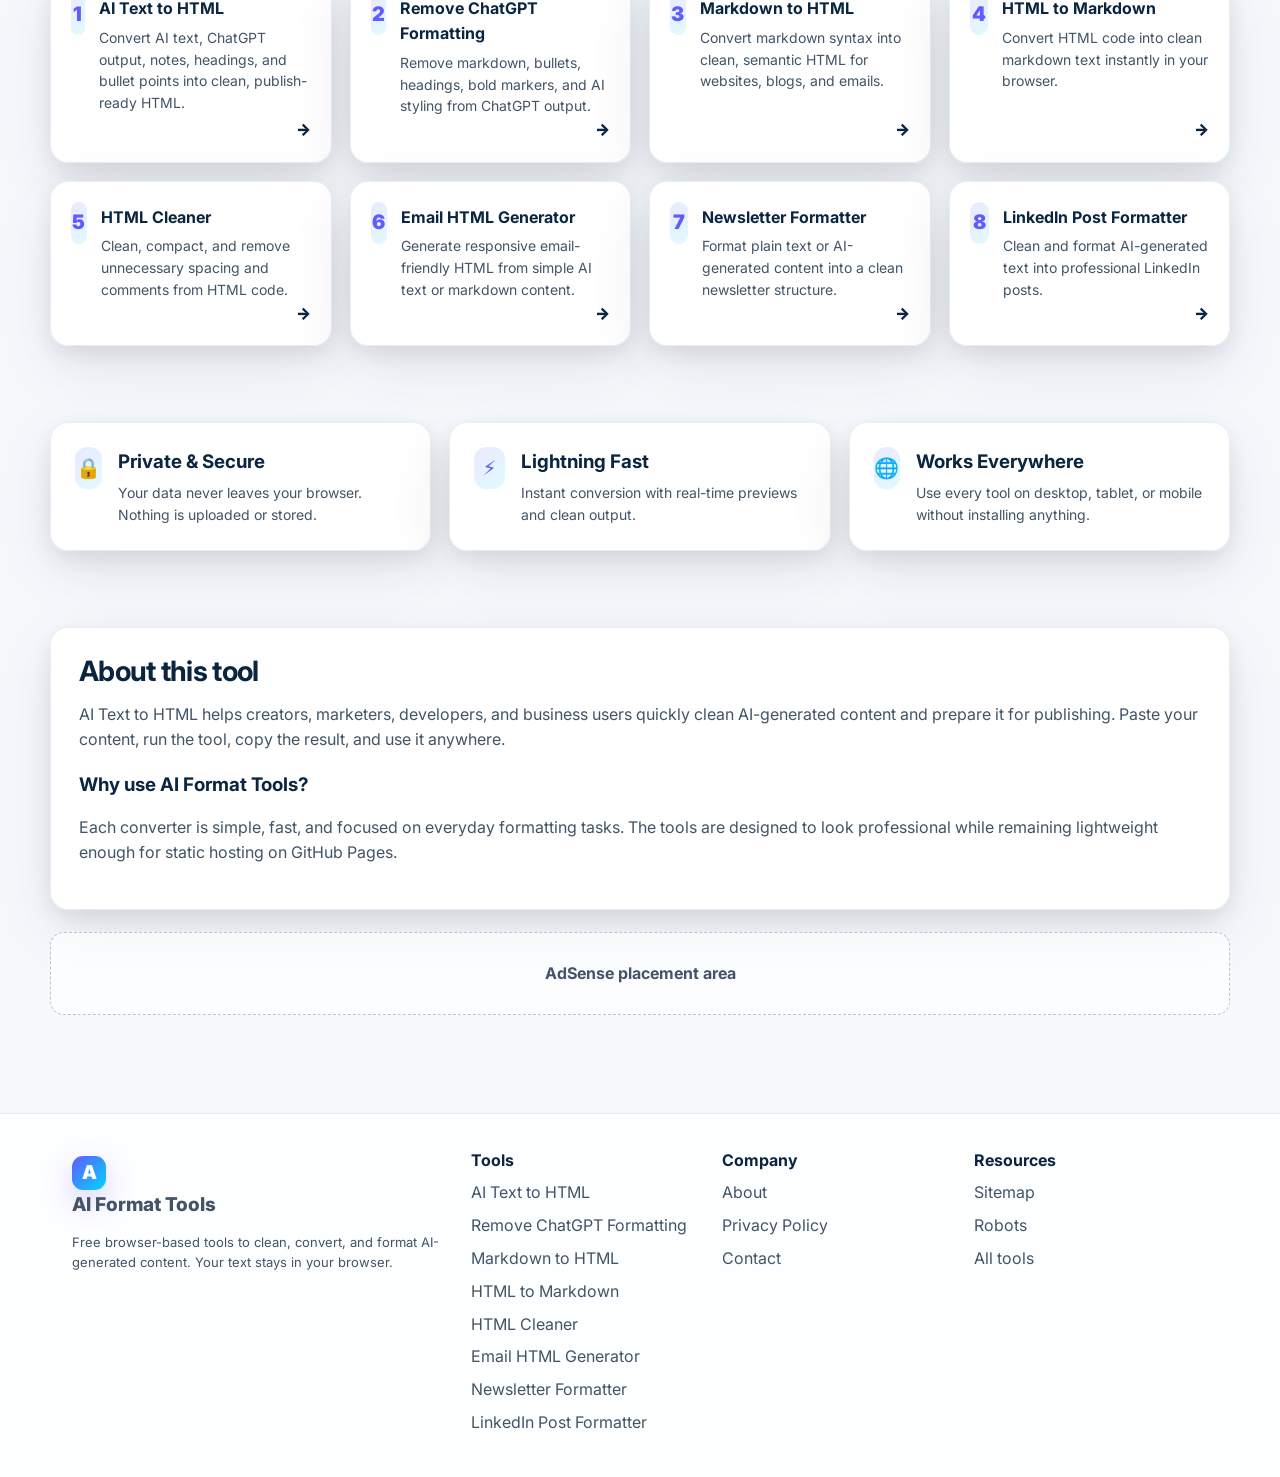
==== commit c75725e9: "Add files via upload" ====
--- a/index.html
+++ b/index.html
@@ -1,4 +1,4 @@
-<!doctype html><html lang="en"><head><meta charset="utf-8"><meta name="viewport" content="width=device-width,initial-scale=1"><title>AI Text to HTML Converter | AI Format Tools</title><meta name="description" content="Convert AI text, ChatGPT output, notes, headings, and bullet points into clean, publish-ready HTML."><link rel="canonical" href="https://aiformattools.com/"><link rel="icon" href="favicon.svg"><link rel="preconnect" href="https://fonts.googleapis.com"><link rel="preconnect" href="https://fonts.gstatic.com" crossorigin><link href="https://fonts.googleapis.com/css2?family=Inter:wght@400;500;600;700;800;900&display=swap" rel="stylesheet"><link rel="stylesheet" href="styles.css"><script defer src="analytics.js"></script><script defer src="script.js"></script></head><body data-tool="text-html"><div class="page-bg"></div><header class="topbar"><nav class="nav"><a class="brand" href="index.html"><span class="logo">A</span><span>AI Format Tools</span></a><button class="mobile-toggle" onclick="toggleMenu()">☰</button><div class="navlinks"><a href="index.html">AI Text to HTML</a><a href="remove-chatgpt-formatting.html">Remove ChatGPT Formatting</a><a href="markdown-to-html.html">Markdown to HTML</a><a href="html-to-markdown.html">HTML to Markdown</a><a href="html-cleaner.html">HTML Cleaner</a><a href="email-html-generator.html">Email HTML Generator</a><a href="newsletter-formatter.html">Newsletter Formatter</a><a href="linkedin-post-formatter.html">LinkedIn Post Formatter</a><a href="about.html">About</a><a href="contact.html">Contact</a><a class="nav-cta" href="index.html#tool">Start converting →</a></div></nav></header><main><section class="hero container"><div><div class="eyebrow">✦ 100% Free • No Sign Up • Works in Your Browser</div><h1>Format AI text. <span class="gradient-text">Perfectly.</span></h1><p class="lead">Convert, clean, and format your AI-generated content into beautiful, publish-ready formats in seconds.</p><div class="trust-row"><span><b class="dot">✓</b>Instant & Accurate</span><span><b class="dot">✓</b>100% Secure</span><span><b class="dot">✓</b>No Data Stored</span></div><div class="actions"><a class="btn btn-primary" href="#tool">Explore All Tools →</a><a class="btn btn-ghost" href="#tools">▷ How it works</a></div></div><div class="demo-card"><div class="demo-head"><div class="demo-title"><div class="iconbox">&lt;/&gt;</div><div><strong>AI Text to HTML</strong><div class="small">Convert AI text, ChatGPT output, notes, headings, and bullet points into clean, publish-ready HTML.</div></div></div><button class="btn btn-secondary" onclick="loadExample()">Load Example</button></div><div class="demo-body"><div class="demo-grid"><div><div class="field-head"><span>Input</span><span class="count">532 characters</span></div><textarea readonly># Why AI Tools Matter
+<!doctype html><html lang="en"><head><meta charset="utf-8"><meta name="viewport" content="width=device-width,initial-scale=1"><title>AI Text to HTML Converter | AI Format Tools</title><meta name="description" content="Convert AI text, ChatGPT output, notes, headings, and bullet points into clean, publish-ready HTML."><link rel="canonical" href="https://aiformattools.com/"><link rel="icon" href="favicon.svg"><link rel="preconnect" href="https://fonts.googleapis.com"><link rel="preconnect" href="https://fonts.gstatic.com" crossorigin><link href="https://fonts.googleapis.com/css2?family=Inter:wght@400;500;600;700;800;900&display=swap" rel="stylesheet"><link rel="stylesheet" href="styles.css"><script defer src="analytics.js"></script><script defer src="script.js"></script></head><body data-tool="text-html"><div class="page-bg"></div><header class="topbar"><nav class="nav"><a class="brand" href="index.html"><span class="logo">A</span><span>AI Format Tools</span></a><button class="mobile-toggle" onclick="toggleMenu()" aria-label="Open menu">☰</button><div class="navlinks" id="siteMenu"><div class="nav-dropdown"><button class="nav-dropbtn" onclick="toggleToolsMenu(event)">Tools <span>⌄</span></button><div class="mega-menu"><a href="index.html"><strong>AI Text to HTML</strong><small>Convert AI text to clean HTML</small></a><a href="remove-chatgpt-formatting.html"><strong>Remove ChatGPT Formatting</strong><small>Clean markdown and AI styling</small></a><a href="markdown-to-html.html"><strong>Markdown to HTML</strong><small>Turn markdown into HTML</small></a><a href="html-to-markdown.html"><strong>HTML to Markdown</strong><small>Convert HTML back to markdown</small></a><a href="html-cleaner.html"><strong>HTML Cleaner</strong><small>Clean and compact messy HTML</small></a><a href="email-html-generator.html"><strong>Email HTML Generator</strong><small>Create simple email HTML</small></a><a href="newsletter-formatter.html"><strong>Newsletter Formatter</strong><small>Format newsletter content</small></a><a href="linkedin-post-formatter.html"><strong>LinkedIn Post Formatter</strong><small>Polish posts for LinkedIn</small></a></div></div><a href="about.html">About</a><a href="privacy.html">Privacy</a><a href="contact.html">Contact</a><a class="nav-cta" href="index.html#tool">Start converting →</a></div></nav></header><main><section class="hero container"><div><div class="eyebrow">✦ 100% Free • No Sign Up • Works in Your Browser</div><h1>Format AI text. <span class="gradient-text">Perfectly.</span></h1><p class="lead">Convert, clean, and format your AI-generated content into beautiful, publish-ready formats in seconds.</p><div class="trust-row"><span><b class="dot">✓</b>Instant & Accurate</span><span><b class="dot">✓</b>100% Secure</span><span><b class="dot">✓</b>No Data Stored</span></div><div class="actions"><a class="btn btn-primary" href="#tool">Explore All Tools →</a><a class="btn btn-ghost" href="#tools">▷ How it works</a></div></div><div class="demo-card"><div class="demo-head"><div class="demo-title"><div class="iconbox">&lt;/&gt;</div><div><strong>AI Text to HTML</strong><div class="small">Convert AI text, ChatGPT output, notes, headings, and bullet points into clean, publish-ready HTML.</div></div></div><button class="btn btn-secondary" onclick="loadExample()">Load Example</button></div><div class="demo-body"><div class="demo-grid"><div><div class="field-head"><span>Input</span><span class="count">532 characters</span></div><textarea readonly># Why AI Tools Matter
 
 AI tools help you work faster and smarter.
 
--- a/styles.css
+++ b/styles.css
@@ -1 +1 @@
-:root{--bg:#f6f9fc;--surface:#fff;--ink:#0a2540;--muted:#425466;--line:#e6ebf1;--blue:#635bff;--purple:#7a3cff;--cyan:#00d4ff;--green:#00d084;--shadow:0 20px 60px rgba(50,50,93,.12),0 8px 24px rgba(0,0,0,.08);--radius:18px}*{box-sizing:border-box}html{scroll-behavior:smooth}body{margin:0;font-family:Inter,ui-sans-serif,system-ui,-apple-system,BlinkMacSystemFont,"Segoe UI",Roboto,Arial,sans-serif;background:var(--bg);color:var(--ink);line-height:1.55}.page-bg{position:fixed;inset:0;z-index:-2;background:linear-gradient(180deg,#fff 0%,#f6f9fc 52%,#fff 100%)}.page-bg:before{content:"";position:absolute;inset:0;background:radial-gradient(circle at 15% 8%,rgba(99,91,255,.18),transparent 28%),radial-gradient(circle at 85% 10%,rgba(0,212,255,.16),transparent 25%),linear-gradient(90deg,rgba(10,37,64,.055) 1px,transparent 1px),linear-gradient(rgba(10,37,64,.045) 1px,transparent 1px);background-size:auto,auto,160px 160px,160px 160px}.topbar{position:sticky;top:0;z-index:50;background:rgba(255,255,255,.82);backdrop-filter:blur(18px);border-bottom:1px solid rgba(230,235,241,.8)}.nav{max-width:1180px;margin:auto;display:flex;align-items:center;justify-content:space-between;padding:16px 22px}.brand{display:flex;align-items:center;gap:11px;text-decoration:none;color:var(--ink);font-weight:800;font-size:19px}.logo{width:34px;height:34px;border-radius:11px;background:linear-gradient(135deg,var(--blue),var(--cyan));display:grid;place-items:center;color:#fff;font-weight:900;box-shadow:0 12px 30px rgba(99,91,255,.28)}.navlinks{display:flex;align-items:center;gap:26px}.navlinks a{color:var(--ink);text-decoration:none;font-weight:650;font-size:14px}.navlinks a:hover{color:var(--blue)}.nav-cta{background:linear-gradient(135deg,var(--blue),var(--purple));color:#fff!important;padding:10px 18px;border-radius:10px;box-shadow:0 10px 24px rgba(99,91,255,.25)}.mobile-toggle{display:none;border:0;background:#fff;border:1px solid var(--line);border-radius:10px;padding:8px 10px;color:var(--ink)}.container{max-width:1180px;margin:auto;padding:0 22px}.hero{display:grid;grid-template-columns:1fr 1.15fr;gap:52px;align-items:center;padding:72px 22px 54px}.eyebrow{display:inline-flex;align-items:center;gap:8px;border:1px solid rgba(99,91,255,.13);background:rgba(99,91,255,.08);color:#4f46e5;border-radius:999px;padding:7px 12px;font-size:13px;font-weight:750;margin-bottom:22px}.hero h1{font-size:clamp(48px,7vw,82px);line-height:.94;letter-spacing:-.065em;margin:0 0 22px}.gradient-text{background:linear-gradient(135deg,#0a2540 0%,#635bff 45%,#7a3cff 100%);-webkit-background-clip:text;background-clip:text;color:transparent}.lead{font-size:20px;color:var(--muted);max-width:560px;margin:0 0 30px}.trust-row{display:flex;flex-wrap:wrap;gap:18px;margin:0 0 34px;color:#3a4a5b;font-size:14px}.trust-row span{display:flex;gap:8px;align-items:center}.dot{width:16px;height:16px;border-radius:99px;background:var(--blue);color:#fff;font-size:11px;display:grid;place-items:center}.actions{display:flex;align-items:center;gap:18px;flex-wrap:wrap}.btn{display:inline-flex;align-items:center;justify-content:center;gap:10px;border:0;border-radius:10px;padding:13px 20px;font-weight:800;text-decoration:none;cursor:pointer;font-size:14px;transition:.2s ease}.btn-primary{background:linear-gradient(135deg,var(--blue),var(--purple));color:#fff;box-shadow:0 16px 35px rgba(99,91,255,.28)}.btn-primary:hover{transform:translateY(-1px);box-shadow:0 20px 42px rgba(99,91,255,.34)}.btn-secondary{background:#fff;color:var(--ink);border:1px solid var(--line)}.btn-ghost{background:transparent;color:var(--blue)}.demo-card,.tool-panel,.content-card,.tool-card,.feature-card{background:rgba(255,255,255,.92);border:1px solid rgba(230,235,241,.9);border-radius:var(--radius);box-shadow:var(--shadow)}.demo-card{overflow:hidden}.demo-head,.tool-head{display:flex;align-items:center;justify-content:space-between;padding:18px 20px;border-bottom:1px solid var(--line)}.demo-title,.tool-title{display:flex;align-items:center;gap:13px}.iconbox{width:42px;height:42px;border-radius:12px;background:linear-gradient(135deg,rgba(99,91,255,.13),rgba(0,212,255,.12));display:grid;place-items:center;color:var(--blue);font-weight:900;font-size:20px}.demo-body,.tool-body{padding:20px}.demo-grid,.workspace-grid{display:grid;grid-template-columns:1fr 1fr;gap:18px}.field-head{display:flex;justify-content:space-between;align-items:center;margin:0 0 9px;font-weight:800;font-size:13px;color:var(--ink)}.count{font-weight:600;color:var(--muted)}textarea,.output,.preview{width:100%;min-height:235px;border:1px solid #cfd7df;border-radius:10px;background:#fff;color:var(--ink);padding:15px;font:14px/1.6 ui-monospace,SFMono-Regular,Menlo,Monaco,Consolas,"Liberation Mono",monospace;resize:vertical;outline:0}textarea:focus{border-color:var(--blue);box-shadow:0 0 0 4px rgba(99,91,255,.12)}.output{white-space:pre-wrap;overflow:auto}.preview{font-family:Inter,system-ui,sans-serif;overflow:auto}.button-row{display:flex;gap:12px;flex-wrap:wrap;margin-top:16px}.section{padding:38px 0}.section-head{display:flex;align-items:end;justify-content:space-between;gap:20px;margin-bottom:24px}.section-kicker{text-transform:uppercase;letter-spacing:.18em;color:var(--blue);font-weight:900;font-size:13px;margin:0 0 8px}.section h2{font-size:34px;line-height:1.08;letter-spacing:-.035em;margin:0}.section p{color:var(--muted)}.tools-grid{display:grid;grid-template-columns:repeat(4,1fr);gap:18px}.tool-card{padding:20px;text-decoration:none;color:var(--ink);transition:.18s ease;min-height:154px;display:flex;flex-direction:column;justify-content:space-between}.tool-card:hover{transform:translateY(-3px);box-shadow:0 28px 65px rgba(50,50,93,.15),0 12px 28px rgba(0,0,0,.09)}.tool-card-top{display:flex;gap:14px;align-items:flex-start}.tool-card h3{font-size:16px;margin:3px 0 6px}.tool-card p{font-size:14px;margin:0;color:var(--muted)}.arrow{align-self:flex-end;color:var(--ink);font-weight:900}.features{display:grid;grid-template-columns:repeat(3,1fr);gap:18px}.feature-card{padding:24px;display:flex;gap:16px;align-items:flex-start}.feature-card h3{margin:0 0 6px}.feature-card p{margin:0;color:var(--muted);font-size:14px}.main-layout{display:grid;grid-template-columns:1fr 310px;gap:24px;padding:40px 22px}.sidebar{display:flex;flex-direction:column;gap:18px}.mini-list{list-style:none;padding:0;margin:0}.mini-list li{border-bottom:1px solid var(--line)}.mini-list li:last-child{border-bottom:0}.mini-list a{display:flex;justify-content:space-between;padding:12px 0;text-decoration:none;color:var(--ink);font-weight:650}.mini-list a:hover{color:var(--blue)}.tool-panel{overflow:hidden}.page-title{padding:50px 22px 20px}.page-title h1{font-size:clamp(42px,6vw,66px);line-height:.98;letter-spacing:-.055em;margin:0 0 16px}.content-card{padding:28px;margin-bottom:22px}.content-card h2{font-size:28px;letter-spacing:-.025em;margin-top:0}.content-card h3{margin-bottom:6px}.ad-slot{border:1px dashed #b8c4d1;background:rgba(255,255,255,.65);border-radius:14px;padding:28px;text-align:center;color:var(--muted);font-weight:700}.footer{margin-top:60px;border-top:1px solid var(--line);background:rgba(255,255,255,.8)}.footer-inner{max-width:1180px;margin:auto;padding:34px 22px;display:grid;grid-template-columns:1fr 2fr;gap:30px}.footer-links{display:grid;grid-template-columns:repeat(3,1fr);gap:18px}.footer a{color:var(--muted);text-decoration:none;display:block;margin:8px 0}.footer a:hover{color:var(--blue)}.small{font-size:13px;color:var(--muted)}@media(max-width:980px){.hero,.main-layout{grid-template-columns:1fr}.tools-grid{grid-template-columns:repeat(2,1fr)}.features{grid-template-columns:1fr}.demo-grid,.workspace-grid{grid-template-columns:1fr}.navlinks{display:none;position:absolute;left:22px;right:22px;top:68px;background:#fff;border:1px solid var(--line);border-radius:16px;box-shadow:var(--shadow);padding:18px;flex-direction:column;align-items:flex-start}.navlinks.open{display:flex}.mobile-toggle{display:block}.footer-inner{grid-template-columns:1fr}.footer-links{grid-template-columns:1fr 1fr}}@media(max-width:620px){.hero{padding-top:48px}.tools-grid{grid-template-columns:1fr}.actions{align-items:stretch}.btn{width:100%}.section-head{display:block}.footer-links{grid-template-columns:1fr}}
+:root{--bg:#f6f9fc;--surface:#fff;--ink:#0a2540;--muted:#425466;--line:#e6ebf1;--blue:#635bff;--purple:#7a3cff;--cyan:#00d4ff;--green:#00d084;--shadow:0 20px 60px rgba(50,50,93,.12),0 8px 24px rgba(0,0,0,.08);--radius:18px}*{box-sizing:border-box}html{scroll-behavior:smooth}body{margin:0;font-family:Inter,ui-sans-serif,system-ui,-apple-system,BlinkMacSystemFont,"Segoe UI",Roboto,Arial,sans-serif;background:var(--bg);color:var(--ink);line-height:1.55}.page-bg{position:fixed;inset:0;z-index:-2;background:linear-gradient(180deg,#fff 0%,#f6f9fc 52%,#fff 100%)}.page-bg:before{content:"";position:absolute;inset:0;background:radial-gradient(circle at 15% 8%,rgba(99,91,255,.18),transparent 28%),radial-gradient(circle at 85% 10%,rgba(0,212,255,.16),transparent 25%),linear-gradient(90deg,rgba(10,37,64,.055) 1px,transparent 1px),linear-gradient(rgba(10,37,64,.045) 1px,transparent 1px);background-size:auto,auto,160px 160px,160px 160px}.topbar{position:sticky;top:0;z-index:50;background:rgba(255,255,255,.82);backdrop-filter:blur(18px);border-bottom:1px solid rgba(230,235,241,.8)}.nav{max-width:1180px;margin:auto;display:flex;align-items:center;justify-content:space-between;padding:16px 22px}.brand{display:flex;align-items:center;gap:11px;text-decoration:none;color:var(--ink);font-weight:800;font-size:19px}.logo{width:34px;height:34px;border-radius:11px;background:linear-gradient(135deg,var(--blue),var(--cyan));display:grid;place-items:center;color:#fff;font-weight:900;box-shadow:0 12px 30px rgba(99,91,255,.28)}.navlinks{display:flex;align-items:center;gap:22px}.navlinks a{color:var(--ink);text-decoration:none;font-weight:700;font-size:14px}.navlinks>a:hover,.nav-dropbtn:hover{color:var(--blue)}.nav-cta{background:linear-gradient(135deg,var(--blue),var(--purple));color:#fff!important;padding:11px 18px;border-radius:999px;box-shadow:0 10px 24px rgba(99,91,255,.25)}.mobile-toggle{display:none;background:#fff;border:1px solid var(--line);border-radius:12px;padding:9px 12px;color:var(--ink);font-size:18px}.nav-dropdown{position:relative}.nav-dropbtn{display:flex;align-items:center;gap:6px;border:0;background:transparent;color:var(--ink);font-weight:800;font-size:14px;cursor:pointer;padding:10px 0}.mega-menu{position:absolute;top:42px;left:50%;transform:translateX(-50%) translateY(8px);width:560px;display:grid;grid-template-columns:1fr 1fr;gap:6px;padding:14px;background:rgba(255,255,255,.96);border:1px solid rgba(230,235,241,.95);border-radius:18px;box-shadow:0 28px 70px rgba(10,37,64,.16),0 10px 26px rgba(0,0,0,.08);opacity:0;visibility:hidden;pointer-events:none;transition:.18s ease;backdrop-filter:blur(18px)}.nav-dropdown:hover .mega-menu,.nav-dropdown.open .mega-menu{opacity:1;visibility:visible;pointer-events:auto;transform:translateX(-50%) translateY(0)}.mega-menu a{display:block;padding:14px;border-radius:13px}.mega-menu a:hover{background:#f6f9fc}.mega-menu strong{display:block;color:var(--ink);font-size:14px;margin-bottom:3px}.mega-menu small{display:block;color:var(--muted);font-weight:550;line-height:1.35}.container{max-width:1180px;margin:auto;padding:0 22px}.hero{display:grid;grid-template-columns:1fr 1.15fr;gap:52px;align-items:center;padding:72px 22px 54px}.eyebrow{display:inline-flex;align-items:center;gap:8px;border:1px solid rgba(99,91,255,.13);background:rgba(99,91,255,.08);color:#4f46e5;border-radius:999px;padding:7px 12px;font-size:13px;font-weight:750;margin-bottom:22px}.hero h1{font-size:clamp(48px,7vw,82px);line-height:.94;letter-spacing:-.065em;margin:0 0 22px}.gradient-text{background:linear-gradient(135deg,#0a2540 0%,#635bff 45%,#7a3cff 100%);-webkit-background-clip:text;background-clip:text;color:transparent}.lead{font-size:20px;color:var(--muted);max-width:560px;margin:0 0 30px}.trust-row{display:flex;flex-wrap:wrap;gap:18px;margin:0 0 34px;color:#3a4a5b;font-size:14px}.trust-row span{display:flex;gap:8px;align-items:center}.dot{width:16px;height:16px;border-radius:99px;background:var(--blue);color:#fff;font-size:11px;display:grid;place-items:center}.actions{display:flex;align-items:center;gap:18px;flex-wrap:wrap}.btn{display:inline-flex;align-items:center;justify-content:center;gap:10px;border:0;border-radius:10px;padding:13px 20px;font-weight:800;text-decoration:none;cursor:pointer;font-size:14px;transition:.2s ease}.btn-primary{background:linear-gradient(135deg,var(--blue),var(--purple));color:#fff;box-shadow:0 16px 35px rgba(99,91,255,.28)}.btn-primary:hover{transform:translateY(-1px);box-shadow:0 20px 42px rgba(99,91,255,.34)}.btn-secondary{background:#fff;color:var(--ink);border:1px solid var(--line)}.btn-ghost{background:transparent;color:var(--blue)}.demo-card,.tool-panel,.content-card,.tool-card,.feature-card{background:rgba(255,255,255,.92);border:1px solid rgba(230,235,241,.9);border-radius:var(--radius);box-shadow:var(--shadow)}.demo-card{overflow:hidden}.demo-head,.tool-head{display:flex;align-items:center;justify-content:space-between;padding:18px 20px;border-bottom:1px solid var(--line)}.demo-title,.tool-title{display:flex;align-items:center;gap:13px}.iconbox{width:42px;height:42px;border-radius:12px;background:linear-gradient(135deg,rgba(99,91,255,.13),rgba(0,212,255,.12));display:grid;place-items:center;color:var(--blue);font-weight:900;font-size:20px}.demo-body,.tool-body{padding:20px}.demo-grid,.workspace-grid{display:grid;grid-template-columns:1fr 1fr;gap:18px}.field-head{display:flex;justify-content:space-between;align-items:center;margin:0 0 9px;font-weight:800;font-size:13px;color:var(--ink)}.count{font-weight:600;color:var(--muted)}textarea,.output,.preview{width:100%;min-height:235px;border:1px solid #cfd7df;border-radius:10px;background:#fff;color:var(--ink);padding:15px;font:14px/1.6 ui-monospace,SFMono-Regular,Menlo,Monaco,Consolas,"Liberation Mono",monospace;resize:vertical;outline:0}textarea:focus{border-color:var(--blue);box-shadow:0 0 0 4px rgba(99,91,255,.12)}.output{white-space:pre-wrap;overflow:auto}.preview{font-family:Inter,system-ui,sans-serif;overflow:auto}.button-row{display:flex;gap:12px;flex-wrap:wrap;margin-top:16px}.section{padding:38px 0}.section-head{display:flex;align-items:end;justify-content:space-between;gap:20px;margin-bottom:24px}.section-kicker{text-transform:uppercase;letter-spacing:.18em;color:var(--blue);font-weight:900;font-size:13px;margin:0 0 8px}.section h2{font-size:34px;line-height:1.08;letter-spacing:-.035em;margin:0}.section p{color:var(--muted)}.tools-grid{display:grid;grid-template-columns:repeat(4,1fr);gap:18px}.tool-card{padding:20px;text-decoration:none;color:var(--ink);transition:.18s ease;min-height:154px;display:flex;flex-direction:column;justify-content:space-between}.tool-card:hover{transform:translateY(-3px);box-shadow:0 28px 65px rgba(50,50,93,.15),0 12px 28px rgba(0,0,0,.09)}.tool-card-top{display:flex;gap:14px;align-items:flex-start}.tool-card h3{font-size:16px;margin:3px 0 6px}.tool-card p{font-size:14px;margin:0;color:var(--muted)}.arrow{align-self:flex-end;color:var(--ink);font-weight:900}.features{display:grid;grid-template-columns:repeat(3,1fr);gap:18px}.feature-card{padding:24px;display:flex;gap:16px;align-items:flex-start}.feature-card h3{margin:0 0 6px}.feature-card p{margin:0;color:var(--muted);font-size:14px}.main-layout{display:grid;grid-template-columns:1fr 310px;gap:24px;padding:40px 22px}.sidebar{display:flex;flex-direction:column;gap:18px}.mini-list{list-style:none;padding:0;margin:0}.mini-list li{border-bottom:1px solid var(--line)}.mini-list li:last-child{border-bottom:0}.mini-list a{display:flex;justify-content:space-between;padding:12px 0;text-decoration:none;color:var(--ink);font-weight:650}.mini-list a:hover{color:var(--blue)}.tool-panel{overflow:hidden}.page-title{padding:50px 22px 20px}.page-title h1{font-size:clamp(42px,6vw,66px);line-height:.98;letter-spacing:-.055em;margin:0 0 16px}.content-card{padding:28px;margin-bottom:22px}.content-card h2{font-size:28px;letter-spacing:-.025em;margin-top:0}.content-card h3{margin-bottom:6px}.ad-slot{border:1px dashed #b8c4d1;background:rgba(255,255,255,.65);border-radius:14px;padding:28px;text-align:center;color:var(--muted);font-weight:700}.footer{margin-top:60px;border-top:1px solid var(--line);background:rgba(255,255,255,.8)}.footer-inner{max-width:1180px;margin:auto;padding:34px 22px;display:grid;grid-template-columns:1fr 2fr;gap:30px}.footer-links{display:grid;grid-template-columns:repeat(3,1fr);gap:18px}.footer a{color:var(--muted);text-decoration:none;display:block;margin:8px 0}.footer a:hover{color:var(--blue)}.small{font-size:13px;color:var(--muted)}@media(max-width:980px){.hero,.main-layout{grid-template-columns:1fr}.tools-grid{grid-template-columns:repeat(2,1fr)}.features{grid-template-columns:1fr}.demo-grid,.workspace-grid{grid-template-columns:1fr}.navlinks{display:none;position:absolute;left:18px;right:18px;top:68px;background:#fff;border:1px solid var(--line);border-radius:18px;box-shadow:var(--shadow);padding:16px;flex-direction:column;align-items:stretch;gap:8px}.navlinks.open{display:flex}.navlinks>a,.nav-dropbtn{width:100%;padding:12px 10px;border-radius:12px;text-align:left}.navlinks>a:hover,.nav-dropbtn:hover{background:#f6f9fc}.nav-cta{text-align:center!important}.mobile-toggle{display:block}.nav-dropdown{width:100%}.mega-menu{position:static;width:100%;transform:none;display:none;grid-template-columns:1fr;padding:8px;margin-top:6px;opacity:1;visibility:visible;pointer-events:auto;box-shadow:none;background:#f6f9fc;border-radius:14px}.nav-dropdown.open .mega-menu{display:grid;transform:none}.nav-dropdown:hover .mega-menu{transform:none}.footer-inner{grid-template-columns:1fr}.footer-links{grid-template-columns:1fr 1fr}}@media(max-width:620px){.hero{padding-top:48px}.tools-grid{grid-template-columns:1fr}.actions{align-items:stretch}.btn{width:100%}.section-head{display:block}.footer-links{grid-template-columns:1fr}}
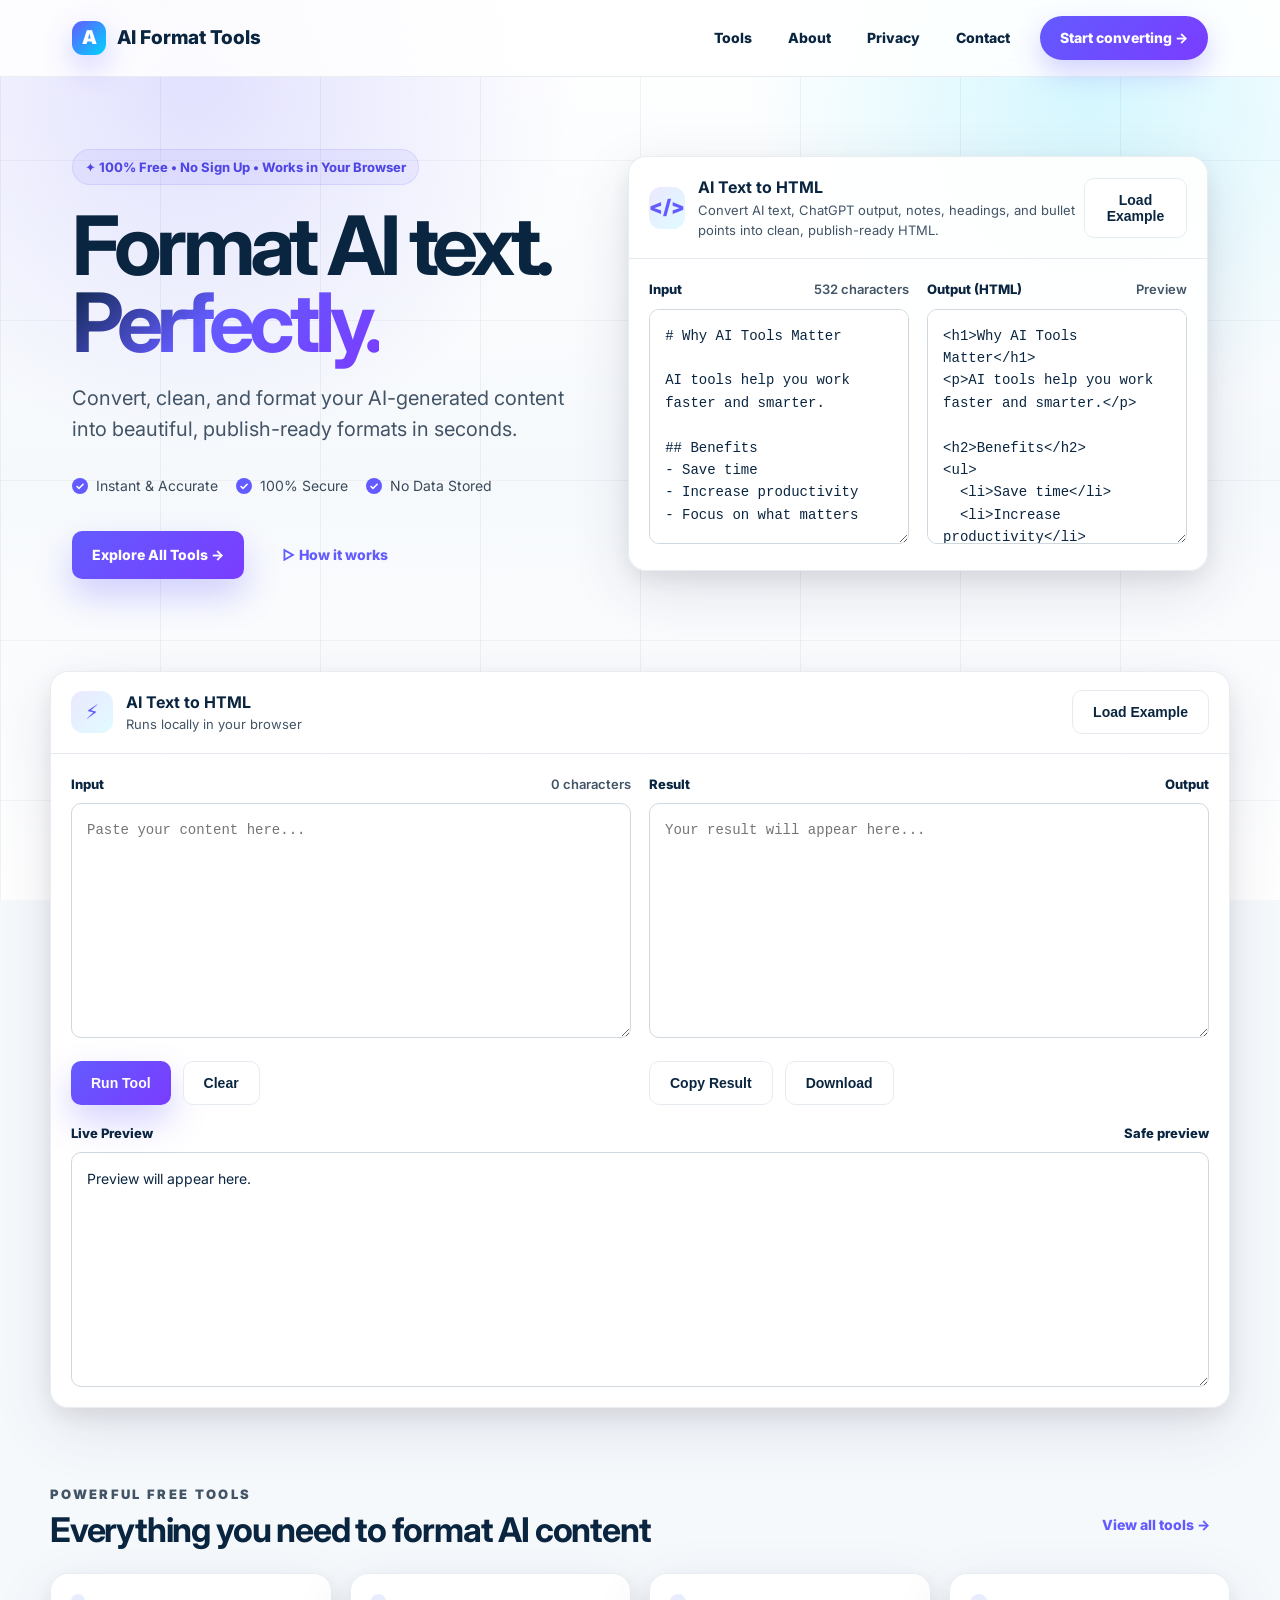
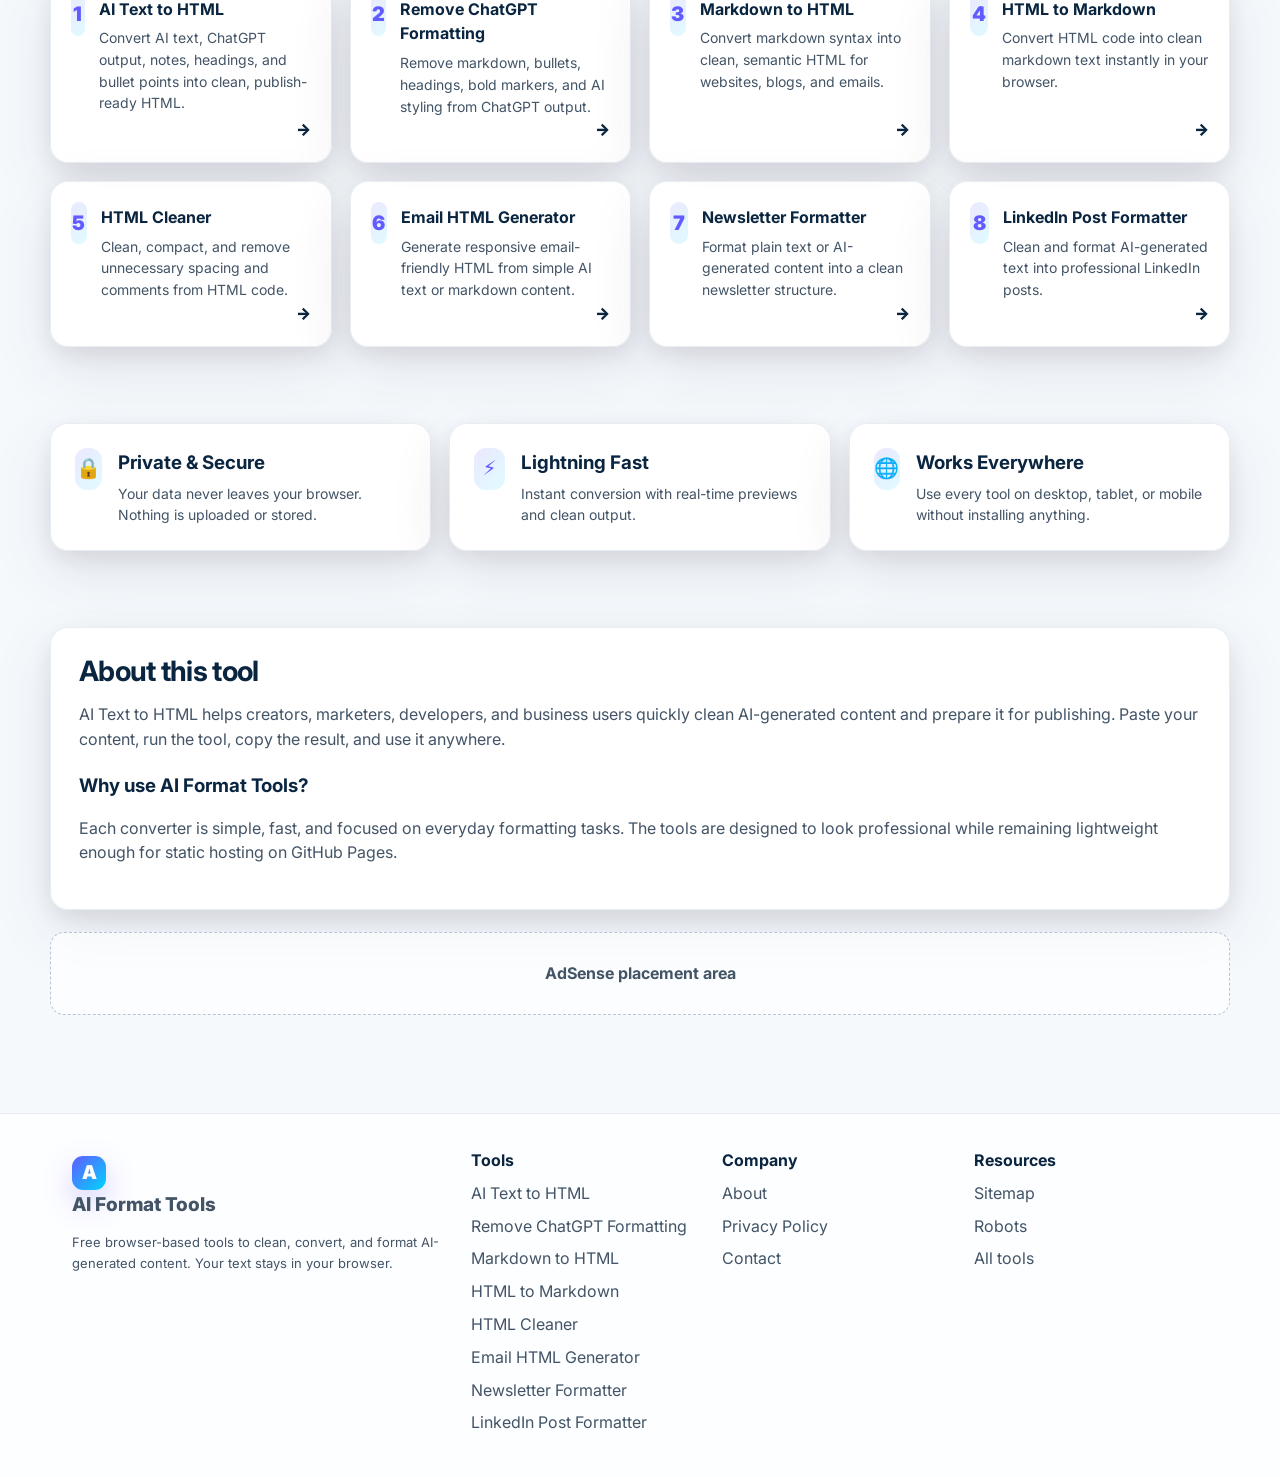
==== commit 0e501702: "Add files via upload" ====
--- a/index.html
+++ b/index.html
@@ -1,4 +1,4 @@
-<!doctype html><html lang="en"><head><meta charset="utf-8"><meta name="viewport" content="width=device-width,initial-scale=1"><title>AI Text to HTML Converter | AI Format Tools</title><meta name="description" content="Convert AI text, ChatGPT output, notes, headings, and bullet points into clean, publish-ready HTML."><link rel="canonical" href="https://aiformattools.com/"><link rel="icon" href="favicon.svg"><link rel="preconnect" href="https://fonts.googleapis.com"><link rel="preconnect" href="https://fonts.gstatic.com" crossorigin><link href="https://fonts.googleapis.com/css2?family=Inter:wght@400;500;600;700;800;900&display=swap" rel="stylesheet"><link rel="stylesheet" href="styles.css"><script defer src="analytics.js"></script><script defer src="script.js"></script></head><body data-tool="text-html"><div class="page-bg"></div><header class="topbar"><nav class="nav"><a class="brand" href="index.html"><span class="logo">A</span><span>AI Format Tools</span></a><button class="mobile-toggle" onclick="toggleMenu()" aria-label="Open menu">☰</button><div class="navlinks" id="siteMenu"><div class="nav-dropdown"><button class="nav-dropbtn" onclick="toggleToolsMenu(event)">Tools <span>⌄</span></button><div class="mega-menu"><a href="index.html"><strong>AI Text to HTML</strong><small>Convert AI text to clean HTML</small></a><a href="remove-chatgpt-formatting.html"><strong>Remove ChatGPT Formatting</strong><small>Clean markdown and AI styling</small></a><a href="markdown-to-html.html"><strong>Markdown to HTML</strong><small>Turn markdown into HTML</small></a><a href="html-to-markdown.html"><strong>HTML to Markdown</strong><small>Convert HTML back to markdown</small></a><a href="html-cleaner.html"><strong>HTML Cleaner</strong><small>Clean and compact messy HTML</small></a><a href="email-html-generator.html"><strong>Email HTML Generator</strong><small>Create simple email HTML</small></a><a href="newsletter-formatter.html"><strong>Newsletter Formatter</strong><small>Format newsletter content</small></a><a href="linkedin-post-formatter.html"><strong>LinkedIn Post Formatter</strong><small>Polish posts for LinkedIn</small></a></div></div><a href="about.html">About</a><a href="privacy.html">Privacy</a><a href="contact.html">Contact</a><a class="nav-cta" href="index.html#tool">Start converting →</a></div></nav></header><main><section class="hero container"><div><div class="eyebrow">✦ 100% Free • No Sign Up • Works in Your Browser</div><h1>Format AI text. <span class="gradient-text">Perfectly.</span></h1><p class="lead">Convert, clean, and format your AI-generated content into beautiful, publish-ready formats in seconds.</p><div class="trust-row"><span><b class="dot">✓</b>Instant & Accurate</span><span><b class="dot">✓</b>100% Secure</span><span><b class="dot">✓</b>No Data Stored</span></div><div class="actions"><a class="btn btn-primary" href="#tool">Explore All Tools →</a><a class="btn btn-ghost" href="#tools">▷ How it works</a></div></div><div class="demo-card"><div class="demo-head"><div class="demo-title"><div class="iconbox">&lt;/&gt;</div><div><strong>AI Text to HTML</strong><div class="small">Convert AI text, ChatGPT output, notes, headings, and bullet points into clean, publish-ready HTML.</div></div></div><button class="btn btn-secondary" onclick="loadExample()">Load Example</button></div><div class="demo-body"><div class="demo-grid"><div><div class="field-head"><span>Input</span><span class="count">532 characters</span></div><textarea readonly># Why AI Tools Matter
+<!doctype html><html lang="en"><head><meta charset="utf-8"><meta name="viewport" content="width=device-width,initial-scale=1"><title>AI Text to HTML Converter | AI Format Tools</title><meta name="description" content="Convert AI text, ChatGPT output, notes, headings, and bullet points into clean, publish-ready HTML."><link rel="canonical" href="https://aiformattools.com/"><link rel="icon" href="favicon.svg"><link rel="preconnect" href="https://fonts.googleapis.com"><link rel="preconnect" href="https://fonts.gstatic.com" crossorigin><link href="https://fonts.googleapis.com/css2?family=Inter:wght@400;500;600;700;800;900&display=swap" rel="stylesheet"><link rel="stylesheet" href="styles.css"><script defer src="analytics.js"></script><script defer src="script.js"></script></head><body data-tool="text-html"><div class="page-bg"></div><header class="topbar"><nav class="nav"><a class="brand" href="index.html"><span class="logo">A</span><span>AI Format Tools</span></a><button class="mobile-toggle" onclick="toggleMenu()" aria-label="Open menu" aria-controls="siteMenu" aria-expanded="false"><span></span><span></span><span></span></button><div class="navlinks" id="siteMenu"><a href="index.html#tools">Tools</a><a href="about.html">About</a><a href="privacy.html">Privacy</a><a href="contact.html">Contact</a><a class="nav-cta" href="index.html#tool">Start converting →</a></div></nav></header><main><section class="hero container"><div><div class="eyebrow">✦ 100% Free • No Sign Up • Works in Your Browser</div><h1>Format AI text. <span class="gradient-text">Perfectly.</span></h1><p class="lead">Convert, clean, and format your AI-generated content into beautiful, publish-ready formats in seconds.</p><div class="trust-row"><span><b class="dot">✓</b>Instant & Accurate</span><span><b class="dot">✓</b>100% Secure</span><span><b class="dot">✓</b>No Data Stored</span></div><div class="actions"><a class="btn btn-primary" href="#tool">Explore All Tools →</a><a class="btn btn-ghost" href="#tools">▷ How it works</a></div></div><div class="demo-card"><div class="demo-head"><div class="demo-title"><div class="iconbox">&lt;/&gt;</div><div><strong>AI Text to HTML</strong><div class="small">Convert AI text, ChatGPT output, notes, headings, and bullet points into clean, publish-ready HTML.</div></div></div><button class="btn btn-secondary" onclick="loadExample()">Load Example</button></div><div class="demo-body"><div class="demo-grid"><div><div class="field-head"><span>Input</span><span class="count">532 characters</span></div><textarea readonly># Why AI Tools Matter
 
 AI tools help you work faster and smarter.
 
--- a/styles.css
+++ b/styles.css
@@ -1 +1,27 @@
 :root{--bg:#f6f9fc;--surface:#fff;--ink:#0a2540;--muted:#425466;--line:#e6ebf1;--blue:#635bff;--purple:#7a3cff;--cyan:#00d4ff;--green:#00d084;--shadow:0 20px 60px rgba(50,50,93,.12),0 8px 24px rgba(0,0,0,.08);--radius:18px}*{box-sizing:border-box}html{scroll-behavior:smooth}body{margin:0;font-family:Inter,ui-sans-serif,system-ui,-apple-system,BlinkMacSystemFont,"Segoe UI",Roboto,Arial,sans-serif;background:var(--bg);color:var(--ink);line-height:1.55}.page-bg{position:fixed;inset:0;z-index:-2;background:linear-gradient(180deg,#fff 0%,#f6f9fc 52%,#fff 100%)}.page-bg:before{content:"";position:absolute;inset:0;background:radial-gradient(circle at 15% 8%,rgba(99,91,255,.18),transparent 28%),radial-gradient(circle at 85% 10%,rgba(0,212,255,.16),transparent 25%),linear-gradient(90deg,rgba(10,37,64,.055) 1px,transparent 1px),linear-gradient(rgba(10,37,64,.045) 1px,transparent 1px);background-size:auto,auto,160px 160px,160px 160px}.topbar{position:sticky;top:0;z-index:50;background:rgba(255,255,255,.82);backdrop-filter:blur(18px);border-bottom:1px solid rgba(230,235,241,.8)}.nav{max-width:1180px;margin:auto;display:flex;align-items:center;justify-content:space-between;padding:16px 22px}.brand{display:flex;align-items:center;gap:11px;text-decoration:none;color:var(--ink);font-weight:800;font-size:19px}.logo{width:34px;height:34px;border-radius:11px;background:linear-gradient(135deg,var(--blue),var(--cyan));display:grid;place-items:center;color:#fff;font-weight:900;box-shadow:0 12px 30px rgba(99,91,255,.28)}.navlinks{display:flex;align-items:center;gap:22px}.navlinks a{color:var(--ink);text-decoration:none;font-weight:700;font-size:14px}.navlinks>a:hover,.nav-dropbtn:hover{color:var(--blue)}.nav-cta{background:linear-gradient(135deg,var(--blue),var(--purple));color:#fff!important;padding:11px 18px;border-radius:999px;box-shadow:0 10px 24px rgba(99,91,255,.25)}.mobile-toggle{display:none;background:#fff;border:1px solid var(--line);border-radius:12px;padding:9px 12px;color:var(--ink);font-size:18px}.nav-dropdown{position:relative}.nav-dropbtn{display:flex;align-items:center;gap:6px;border:0;background:transparent;color:var(--ink);font-weight:800;font-size:14px;cursor:pointer;padding:10px 0}.mega-menu{position:absolute;top:42px;left:50%;transform:translateX(-50%) translateY(8px);width:560px;display:grid;grid-template-columns:1fr 1fr;gap:6px;padding:14px;background:rgba(255,255,255,.96);border:1px solid rgba(230,235,241,.95);border-radius:18px;box-shadow:0 28px 70px rgba(10,37,64,.16),0 10px 26px rgba(0,0,0,.08);opacity:0;visibility:hidden;pointer-events:none;transition:.18s ease;backdrop-filter:blur(18px)}.nav-dropdown:hover .mega-menu,.nav-dropdown.open .mega-menu{opacity:1;visibility:visible;pointer-events:auto;transform:translateX(-50%) translateY(0)}.mega-menu a{display:block;padding:14px;border-radius:13px}.mega-menu a:hover{background:#f6f9fc}.mega-menu strong{display:block;color:var(--ink);font-size:14px;margin-bottom:3px}.mega-menu small{display:block;color:var(--muted);font-weight:550;line-height:1.35}.container{max-width:1180px;margin:auto;padding:0 22px}.hero{display:grid;grid-template-columns:1fr 1.15fr;gap:52px;align-items:center;padding:72px 22px 54px}.eyebrow{display:inline-flex;align-items:center;gap:8px;border:1px solid rgba(99,91,255,.13);background:rgba(99,91,255,.08);color:#4f46e5;border-radius:999px;padding:7px 12px;font-size:13px;font-weight:750;margin-bottom:22px}.hero h1{font-size:clamp(48px,7vw,82px);line-height:.94;letter-spacing:-.065em;margin:0 0 22px}.gradient-text{background:linear-gradient(135deg,#0a2540 0%,#635bff 45%,#7a3cff 100%);-webkit-background-clip:text;background-clip:text;color:transparent}.lead{font-size:20px;color:var(--muted);max-width:560px;margin:0 0 30px}.trust-row{display:flex;flex-wrap:wrap;gap:18px;margin:0 0 34px;color:#3a4a5b;font-size:14px}.trust-row span{display:flex;gap:8px;align-items:center}.dot{width:16px;height:16px;border-radius:99px;background:var(--blue);color:#fff;font-size:11px;display:grid;place-items:center}.actions{display:flex;align-items:center;gap:18px;flex-wrap:wrap}.btn{display:inline-flex;align-items:center;justify-content:center;gap:10px;border:0;border-radius:10px;padding:13px 20px;font-weight:800;text-decoration:none;cursor:pointer;font-size:14px;transition:.2s ease}.btn-primary{background:linear-gradient(135deg,var(--blue),var(--purple));color:#fff;box-shadow:0 16px 35px rgba(99,91,255,.28)}.btn-primary:hover{transform:translateY(-1px);box-shadow:0 20px 42px rgba(99,91,255,.34)}.btn-secondary{background:#fff;color:var(--ink);border:1px solid var(--line)}.btn-ghost{background:transparent;color:var(--blue)}.demo-card,.tool-panel,.content-card,.tool-card,.feature-card{background:rgba(255,255,255,.92);border:1px solid rgba(230,235,241,.9);border-radius:var(--radius);box-shadow:var(--shadow)}.demo-card{overflow:hidden}.demo-head,.tool-head{display:flex;align-items:center;justify-content:space-between;padding:18px 20px;border-bottom:1px solid var(--line)}.demo-title,.tool-title{display:flex;align-items:center;gap:13px}.iconbox{width:42px;height:42px;border-radius:12px;background:linear-gradient(135deg,rgba(99,91,255,.13),rgba(0,212,255,.12));display:grid;place-items:center;color:var(--blue);font-weight:900;font-size:20px}.demo-body,.tool-body{padding:20px}.demo-grid,.workspace-grid{display:grid;grid-template-columns:1fr 1fr;gap:18px}.field-head{display:flex;justify-content:space-between;align-items:center;margin:0 0 9px;font-weight:800;font-size:13px;color:var(--ink)}.count{font-weight:600;color:var(--muted)}textarea,.output,.preview{width:100%;min-height:235px;border:1px solid #cfd7df;border-radius:10px;background:#fff;color:var(--ink);padding:15px;font:14px/1.6 ui-monospace,SFMono-Regular,Menlo,Monaco,Consolas,"Liberation Mono",monospace;resize:vertical;outline:0}textarea:focus{border-color:var(--blue);box-shadow:0 0 0 4px rgba(99,91,255,.12)}.output{white-space:pre-wrap;overflow:auto}.preview{font-family:Inter,system-ui,sans-serif;overflow:auto}.button-row{display:flex;gap:12px;flex-wrap:wrap;margin-top:16px}.section{padding:38px 0}.section-head{display:flex;align-items:end;justify-content:space-between;gap:20px;margin-bottom:24px}.section-kicker{text-transform:uppercase;letter-spacing:.18em;color:var(--blue);font-weight:900;font-size:13px;margin:0 0 8px}.section h2{font-size:34px;line-height:1.08;letter-spacing:-.035em;margin:0}.section p{color:var(--muted)}.tools-grid{display:grid;grid-template-columns:repeat(4,1fr);gap:18px}.tool-card{padding:20px;text-decoration:none;color:var(--ink);transition:.18s ease;min-height:154px;display:flex;flex-direction:column;justify-content:space-between}.tool-card:hover{transform:translateY(-3px);box-shadow:0 28px 65px rgba(50,50,93,.15),0 12px 28px rgba(0,0,0,.09)}.tool-card-top{display:flex;gap:14px;align-items:flex-start}.tool-card h3{font-size:16px;margin:3px 0 6px}.tool-card p{font-size:14px;margin:0;color:var(--muted)}.arrow{align-self:flex-end;color:var(--ink);font-weight:900}.features{display:grid;grid-template-columns:repeat(3,1fr);gap:18px}.feature-card{padding:24px;display:flex;gap:16px;align-items:flex-start}.feature-card h3{margin:0 0 6px}.feature-card p{margin:0;color:var(--muted);font-size:14px}.main-layout{display:grid;grid-template-columns:1fr 310px;gap:24px;padding:40px 22px}.sidebar{display:flex;flex-direction:column;gap:18px}.mini-list{list-style:none;padding:0;margin:0}.mini-list li{border-bottom:1px solid var(--line)}.mini-list li:last-child{border-bottom:0}.mini-list a{display:flex;justify-content:space-between;padding:12px 0;text-decoration:none;color:var(--ink);font-weight:650}.mini-list a:hover{color:var(--blue)}.tool-panel{overflow:hidden}.page-title{padding:50px 22px 20px}.page-title h1{font-size:clamp(42px,6vw,66px);line-height:.98;letter-spacing:-.055em;margin:0 0 16px}.content-card{padding:28px;margin-bottom:22px}.content-card h2{font-size:28px;letter-spacing:-.025em;margin-top:0}.content-card h3{margin-bottom:6px}.ad-slot{border:1px dashed #b8c4d1;background:rgba(255,255,255,.65);border-radius:14px;padding:28px;text-align:center;color:var(--muted);font-weight:700}.footer{margin-top:60px;border-top:1px solid var(--line);background:rgba(255,255,255,.8)}.footer-inner{max-width:1180px;margin:auto;padding:34px 22px;display:grid;grid-template-columns:1fr 2fr;gap:30px}.footer-links{display:grid;grid-template-columns:repeat(3,1fr);gap:18px}.footer a{color:var(--muted);text-decoration:none;display:block;margin:8px 0}.footer a:hover{color:var(--blue)}.small{font-size:13px;color:var(--muted)}@media(max-width:980px){.hero,.main-layout{grid-template-columns:1fr}.tools-grid{grid-template-columns:repeat(2,1fr)}.features{grid-template-columns:1fr}.demo-grid,.workspace-grid{grid-template-columns:1fr}.navlinks{display:none;position:absolute;left:18px;right:18px;top:68px;background:#fff;border:1px solid var(--line);border-radius:18px;box-shadow:var(--shadow);padding:16px;flex-direction:column;align-items:stretch;gap:8px}.navlinks.open{display:flex}.navlinks>a,.nav-dropbtn{width:100%;padding:12px 10px;border-radius:12px;text-align:left}.navlinks>a:hover,.nav-dropbtn:hover{background:#f6f9fc}.nav-cta{text-align:center!important}.mobile-toggle{display:block}.nav-dropdown{width:100%}.mega-menu{position:static;width:100%;transform:none;display:none;grid-template-columns:1fr;padding:8px;margin-top:6px;opacity:1;visibility:visible;pointer-events:auto;box-shadow:none;background:#f6f9fc;border-radius:14px}.nav-dropdown.open .mega-menu{display:grid;transform:none}.nav-dropdown:hover .mega-menu{transform:none}.footer-inner{grid-template-columns:1fr}.footer-links{grid-template-columns:1fr 1fr}}@media(max-width:620px){.hero{padding-top:48px}.tools-grid{grid-template-columns:1fr}.actions{align-items:stretch}.btn{width:100%}.section-head{display:block}.footer-links{grid-template-columns:1fr}}
+
+
+/* Clean Stripe-inspired navigation fix */
+.topbar{position:sticky;top:0;z-index:100;background:rgba(255,255,255,.86);backdrop-filter:blur(22px);-webkit-backdrop-filter:blur(22px);border-bottom:1px solid rgba(230,235,241,.9)}
+.nav{max-width:1180px;margin:0 auto;display:flex;align-items:center;justify-content:space-between;gap:24px;padding:16px 22px;min-height:72px}
+.brand{flex:0 0 auto;white-space:nowrap}
+.navlinks{display:flex;align-items:center;justify-content:flex-end;gap:8px;position:static;background:transparent;border:0;box-shadow:none;padding:0}
+.navlinks a{display:inline-flex;align-items:center;justify-content:center;height:40px;padding:0 14px;border-radius:999px;color:#0a2540;text-decoration:none;font-size:14px;font-weight:800;line-height:1;white-space:nowrap;transition:background .18s ease,color .18s ease,transform .18s ease}
+.navlinks a:hover{background:rgba(99,91,255,.08);color:#635bff}
+.navlinks .nav-cta{height:44px;margin-left:8px;padding:0 20px;background:linear-gradient(135deg,#635bff,#7a3cff);color:#fff!important;box-shadow:0 12px 28px rgba(99,91,255,.28)}
+.navlinks .nav-cta:hover{transform:translateY(-1px);background:linear-gradient(135deg,#635bff,#7a3cff);color:#fff!important}
+.mobile-toggle{display:none;width:44px;height:44px;padding:0;border:1px solid #d8e0e8;border-radius:999px;background:#fff;align-items:center;justify-content:center;flex-direction:column;gap:5px;box-shadow:0 8px 20px rgba(10,37,64,.08);cursor:pointer}
+.mobile-toggle span{display:block;width:18px;height:2px;background:#0a2540;border-radius:99px;transition:.18s ease}
+.mobile-toggle[aria-expanded="true"] span:nth-child(1){transform:translateY(7px) rotate(45deg)}
+.mobile-toggle[aria-expanded="true"] span:nth-child(2){opacity:0}
+.mobile-toggle[aria-expanded="true"] span:nth-child(3){transform:translateY(-7px) rotate(-45deg)}
+.nav-dropdown,.mega-menu,.nav-dropbtn{display:none!important}
+@media(max-width:900px){
+  .nav{min-height:68px;padding:12px 18px}
+  .mobile-toggle{display:flex}
+  .navlinks{display:none;position:absolute;left:16px;right:16px;top:76px;background:rgba(255,255,255,.98);border:1px solid rgba(230,235,241,.95);border-radius:22px;box-shadow:0 28px 70px rgba(10,37,64,.16),0 10px 26px rgba(0,0,0,.08);padding:12px;flex-direction:column;align-items:stretch;gap:4px;backdrop-filter:blur(18px);-webkit-backdrop-filter:blur(18px)}
+  .navlinks.open{display:flex}
+  .navlinks a{height:48px;justify-content:flex-start;padding:0 16px;border-radius:14px;font-size:15px}
+  .navlinks .nav-cta{margin:8px 0 0;justify-content:center}
+}
+@media(max-width:420px){.brand{font-size:16px}.logo{width:30px;height:30px;border-radius:10px}.nav{padding-left:14px;padding-right:14px}.navlinks{left:10px;right:10px}}
